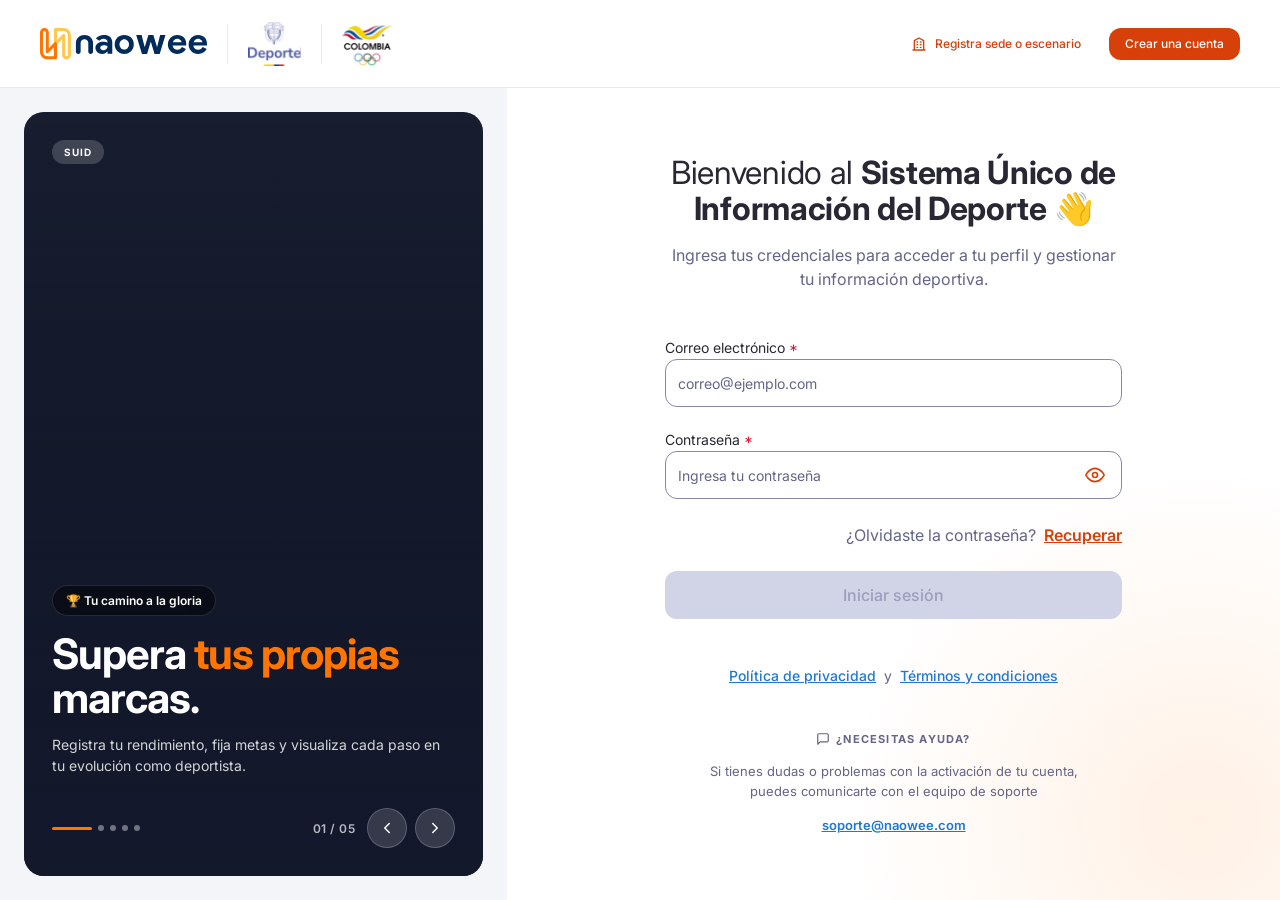
==== escenario-01-login.html @ 037224c5 "fix(revisor): menú contextual lógica por estado + profile switcher unificado + login carousel Dashbo" ====
<!DOCTYPE html>
<html lang="es">
<head>
<meta charset="UTF-8"/>
<meta name="viewport" content="width=device-width,initial-scale=1.0"/>
<title>SUID – Iniciar sesión</title>
<link href="https://fonts.googleapis.com/css2?family=Inter:wght@400;500;600;700;800&display=swap" rel="stylesheet"/>
<link rel="stylesheet" href="shared/design-system.css"/>
<style>
*{box-sizing:border-box;margin:0;padding:0}
body{
  font-family:var(--naowee-font-family,'Inter',sans-serif);
  background:var(--naowee-color-background-default,#fff);
  color:var(--naowee-color-text-primary,#282834);
  -webkit-font-smoothing:antialiased;
}

/* ═══ SHELL ═══ */
.auth-shell{min-height:100vh;display:flex;flex-direction:column;background:#fff;position:relative;overflow:hidden}
.auth-shell::before{
  content:'';position:absolute;right:-280px;bottom:-280px;width:720px;height:720px;
  background:radial-gradient(circle,rgba(255,117,0,.10) 0%,rgba(255,117,0,0) 70%);
  pointer-events:none;z-index:0;
}

/* ═══ HEADER ═══ */
.auth-header{
  height:88px;padding:0 40px;display:flex;align-items:center;justify-content:space-between;
  border-bottom:1px solid var(--naowee-color-border-default,#e7e9f3);
  background:#fff;position:relative;z-index:10;flex-shrink:0;
}
.auth-header__logos{display:flex;align-items:center;gap:20px}
.logo-naowee{height:32px;width:auto;display:block}
.logo-sep{width:1px;height:40px;background:var(--naowee-color-border-default,#e7e9f3)}
.logo-ministerio{height:44px;width:auto;display:block}
.logo-colombia{height:44px;width:auto;display:block}
.auth-header__actions{display:flex;align-items:center;gap:12px}

/* ═══ MAIN ═══ */
.auth-main{
  flex:1;display:grid;grid-template-columns:507px minmax(0,1fr);
  gap:0;min-height:0;position:relative;z-index:1;
}

/* ═══ CAROUSEL WRAPPER (left) ═══ */
.auth-carousel-wrap{
  background:var(--naowee-color-background-secondary,#e7e9f3);
  padding:24px;display:flex;align-items:stretch;justify-content:center;
  min-height:0;
}
.auth-carousel{
  position:relative;border-radius:20px;overflow:hidden;
  width:100%;max-width:459px;
  background:#1a1f2e;
}
.carousel-track{position:relative;width:100%;height:100%;min-height:680px}
.carousel-slide{
  position:absolute;inset:0;display:flex;flex-direction:column;justify-content:space-between;
  padding:28px 28px 100px 28px;opacity:0;transition:opacity .6s ease;
  color:#fff;
}
.carousel-slide.active{opacity:1;z-index:2}
.carousel-slide::before{display:none}
.carousel-slide::after{
  content:'';position:absolute;inset:0;
  background:linear-gradient(180deg,rgba(20,25,45,.15) 0%,rgba(20,25,45,.5) 45%,rgba(20,25,45,.94) 100%);
  pointer-events:none;
}

/* Slide backgrounds (gradient per sport theme) */
.carousel-slide[data-slide="1"]{background:linear-gradient(to bottom,rgba(20,30,50,.3),rgba(10,15,30,.85)),url('https://images.unsplash.com/photo-1461896836934-bd45ba8a0bca?w=800&h=1000&fit=crop') center/cover}
.carousel-slide[data-slide="2"]{background:linear-gradient(to bottom,rgba(15,40,25,.3),rgba(5,20,10,.85)),url('https://images.unsplash.com/photo-1579952363873-27f3bade9f55?w=800&h=1000&fit=crop') center/cover}
.carousel-slide[data-slide="3"]{background:linear-gradient(to bottom,rgba(10,50,70,.3),rgba(5,25,40,.85)),url('https://images.unsplash.com/photo-1554068865-24cecd4e34b8?w=800&h=1000&fit=crop') center/cover}
.carousel-slide[data-slide="4"]{background:linear-gradient(to bottom,rgba(60,40,10,.3),rgba(30,20,5,.85)),url('https://images.unsplash.com/photo-1517649763962-0c623066013b?w=800&h=1000&fit=crop') center/cover}
.carousel-slide[data-slide="5"]{background:linear-gradient(to bottom,rgba(15,35,60,.3),rgba(5,15,30,.85)),url('https://images.unsplash.com/photo-1552674605-db6ffd4facb5?w=800&h=1000&fit=crop') center/cover}

.slide-top{position:relative;z-index:3;display:flex}
.slide-badge{
  display:inline-flex;align-items:center;padding:6px 12px;border-radius:999px;
  background:rgba(255,255,255,.18);backdrop-filter:blur(10px);
  font-size:10px;font-weight:700;color:#fff;letter-spacing:1px;
}
.slide-bottom{position:relative;z-index:3;max-width:100%}
.slide-tag{
  display:inline-flex;align-items:center;gap:6px;padding:7px 13px;border-radius:999px;
  background:rgba(0,0,0,.45);backdrop-filter:blur(10px);
  font-size:12px;font-weight:600;color:#fff;margin-bottom:16px;
  border:1px solid rgba(255,255,255,.12);
}
.slide-title{
  font-size:42px;font-weight:700;line-height:1.05;letter-spacing:-1px;
  margin-bottom:14px;color:#fff;
}
.slide-title em{font-style:normal;color:#FF7500;display:inline;font-weight:700}
.slide-desc{
  font-size:14px;font-weight:400;line-height:1.5;color:rgba(255,255,255,.82);
}

/* Controls */
.carousel-controls{
  position:absolute;left:28px;right:28px;bottom:28px;z-index:5;
  display:flex;align-items:center;justify-content:space-between;
}
/* Progress bar */
.carousel-progress{
  width:100%;height:2px;background:rgba(255,255,255,.15);
  border-radius:2px;overflow:hidden;margin-bottom:16px;
}
.carousel-progress__bar{
  height:100%;width:0%;background:#FF7500;
  border-radius:2px;
  transition:width .1s linear;
}
.carousel-indicators{display:flex;align-items:center;gap:6px;flex:1}
.carousel-dot{
  width:6px;height:6px;border-radius:50%;background:rgba(255,255,255,.4);
  cursor:pointer;transition:all .3s ease;border:none;padding:0;
}
.carousel-dot.active{width:40px;height:3px;border-radius:2px;background:#FF7500}
.carousel-counter{
  font-size:12px;font-weight:600;color:rgba(255,255,255,.7);
  letter-spacing:.5px;margin-right:12px;
}
.carousel-nav{display:flex;gap:8px}
.carousel-arrow{
  width:40px;height:40px;border-radius:50%;
  background:rgba(255,255,255,.15);backdrop-filter:blur(10px);
  border:1px solid rgba(255,255,255,.2);cursor:pointer;
  display:flex;align-items:center;justify-content:center;color:#fff;
  transition:all .2s ease;
}
.carousel-arrow:hover{background:rgba(255,255,255,.25);transform:scale(1.05)}
.carousel-arrow svg{width:18px;height:18px}

/* ═══ FORM PANEL (right) ═══ */
.auth-form-panel{
  display:flex;align-items:center;justify-content:center;padding:40px 24px;min-height:0;overflow-y:auto;
}
.auth-form{width:100%;max-width:457px;display:flex;flex-direction:column;gap:48px}
.auth-form__header{text-align:center;display:flex;flex-direction:column;gap:16px}
.auth-form__title{
  font-size:32px;font-weight:400;line-height:36px;color:var(--naowee-color-text-primary,#282834);
  letter-spacing:-.3px;
}
.auth-form__title strong{font-weight:700}
.auth-form__subtitle{
  font-size:16px;font-weight:400;line-height:24px;color:var(--naowee-color-text-secondary,#646587);
  margin:0;
}
.auth-form__group{display:flex;flex-direction:column;gap:32px}
.auth-form__fields{display:flex;flex-direction:column;gap:24px}
.auth-form__forgot{text-align:right;font-size:16px;line-height:24px;color:var(--naowee-color-text-secondary,#646587)}
.auth-form__forgot a{color:var(--naowee-color-text-accent,#d74009);font-weight:600;text-decoration:underline;margin-left:4px}
.auth-form__legal{
  text-align:center;font-size:14px;color:var(--naowee-color-text-secondary,#646587);
  display:flex;align-items:center;justify-content:center;gap:8px;
}
.auth-form__legal a{color:#1f78d1;text-decoration:underline;font-weight:500}
.auth-form__legal a:hover{color:#0d5ba8}

.auth-help{text-align:center;display:flex;flex-direction:column;gap:16px}
.auth-help__title{
  display:inline-flex;align-items:center;justify-content:center;gap:6px;
  font-size:11px;font-weight:700;letter-spacing:1.2px;
  color:var(--naowee-color-text-secondary,#646587);
}
.auth-help__text{
  font-size:13px;line-height:1.5;color:var(--naowee-color-text-secondary,#646587);
  max-width:380px;margin:0 auto;
}
.auth-help__link{
  color:#1f78d1;text-decoration:underline;font-weight:600;font-size:13px;
}

/* Override naowee-textfield to ensure consistency */
.auth-form .naowee-textfield{width:100%}

/* Eye button for password */
.pw-toggle{
  background:none;border:none;cursor:pointer;padding:4px;display:flex;align-items:center;
  color:var(--naowee-color-text-accent,#d74009);
}
.pw-toggle:hover{opacity:.8}

/* ═══ DEMO MODE PICKER (modal tras login) ═══ */
.demo-overlay{
  position:fixed;inset:0;z-index:1500;
  background:rgba(40,40,52,.6);
  backdrop-filter:blur(3px);
  display:none;align-items:center;justify-content:center;
  padding:24px;
  animation:demoFade .25s ease;
}
.demo-overlay.open{display:flex}
@keyframes demoFade{from{opacity:0}to{opacity:1}}

.demo-modal{
  width:520px;max-width:100%;
  background:#fff;border-radius:20px;
  padding:32px;
  box-shadow:0 24px 48px rgba(0,0,0,.2);
  animation:demoScale .35s cubic-bezier(.175,.885,.32,1.275);
  display:flex;flex-direction:column;gap:20px;
}
@keyframes demoScale{
  from{opacity:0;transform:scale(.9) translateY(20px)}
  to{opacity:1;transform:scale(1) translateY(0)}
}

.demo-modal__header{
  display:flex;flex-direction:column;gap:6px;
}
.demo-modal__badge{
  display:inline-flex;align-items:center;gap:6px;
  align-self:flex-start;
  padding:4px 10px;border-radius:9999px;
  background:#fff3e6;color:#d74009;
  font-size:11px;font-weight:700;letter-spacing:.5px;
  text-transform:uppercase;
  margin-bottom:4px;
}
.demo-modal__title{
  font-size:22px;font-weight:700;line-height:28px;
  color:var(--naowee-color-text-primary,#282834);
  margin:0;
}
.demo-modal__subtitle{
  font-size:14px;line-height:20px;
  color:var(--naowee-color-text-secondary,#646587);
  margin:0;
}

.demo-modal__options{
  display:flex;flex-direction:column;gap:12px;
  margin-top:4px;
}
.demo-option{
  display:flex;align-items:center;gap:14px;
  padding:16px;
  background:#fff;
  border:1.5px solid var(--naowee-color-gray-200,#e7e9f3);
  border-radius:12px;
  cursor:pointer;text-align:left;
  transition:border-color .15s,background .15s,transform .1s;
  font-family:'Inter',sans-serif;
}
.demo-option:hover{
  border-color:#d74009;
  background:#fffbf8;
}
.demo-option:active{transform:scale(.99)}
.demo-option__icon{
  flex-shrink:0;width:40px;height:40px;border-radius:10px;
  background:#fff3e6;color:#d74009;
  display:flex;align-items:center;justify-content:center;
}
.demo-option__icon svg{width:22px;height:22px}
.demo-option__body{flex:1;display:flex;flex-direction:column;gap:2px;min-width:0}
.demo-option__title{
  font-size:14px;font-weight:700;line-height:18px;
  color:var(--naowee-color-text-primary,#282834);
}
.demo-option__desc{
  font-size:12px;font-weight:400;line-height:16px;
  color:var(--naowee-color-text-secondary,#646587);
}
.demo-option__arrow{
  flex-shrink:0;width:20px;height:20px;
  color:var(--naowee-color-text-secondary,#646587);
  transition:transform .2s,color .15s;
}
.demo-option:hover .demo-option__arrow{
  transform:translateX(4px);
  color:#d74009;
}

/* Responsive */
@media(max-width:1024px){
  .auth-main{grid-template-columns:1fr}
  .auth-carousel-wrap{display:none}
  .auth-form-panel{padding:24px}
}
@media(max-width:640px){
  .auth-header{padding:0 20px;height:72px}
  .auth-header__logos{gap:12px}
  .auth-header__logos .logo-sep,
  .logo-ministerio,.logo-colombia{display:none}
  .auth-header__actions .naowee-btn{padding:0 12px;font-size:12px}
  .auth-form__title{font-size:22px}
}
</style>
</head>
<body>

<div class="auth-shell">

  <!-- ═══ HEADER ═══ -->
  <header class="auth-header">
    <div class="auth-header__logos">
      <img src="shared/logos/naowee.svg" alt="Naowee" class="logo-naowee"/>
      <div class="logo-sep"></div>
      <img src="shared/logos/ministerio.svg" alt="Ministerio del Deporte Colombia" class="logo-ministerio"/>
      <div class="logo-sep"></div>
      <img src="shared/logos/colombia.svg" alt="Comité Olímpico Colombiano" class="logo-colombia"/>
    </div>

    <div class="auth-header__actions">
      <button class="naowee-btn naowee-btn--mute naowee-btn--small" onclick="window.location.href='escenario-03-registrar-escenario.html'">
        <svg viewBox="0 0 24 24" fill="none" stroke="currentColor" stroke-width="2" stroke-linecap="round" stroke-linejoin="round"><path d="M3 21h18M5 21V7l7-4 7 4v14M9 9h1M9 13h1M9 17h1M14 9h1M14 13h1M14 17h1"/></svg>
        Registra sede o escenario
      </button>
      <button class="naowee-btn naowee-btn--loud naowee-btn--small" onclick="alert('Crear cuenta — Próximamente')">
        Crear una cuenta
      </button>
    </div>
  </header>

  <!-- ═══ MAIN ═══ -->
  <main class="auth-main">

    <!-- Carousel wrapper (light gray background + padding) -->
    <div class="auth-carousel-wrap">
    <aside class="auth-carousel">
      <div class="carousel-track">

        <div class="carousel-slide active" data-slide="1" data-emoji="🏆">
          <div class="slide-top">
            <span class="slide-badge">SUID</span>
          </div>
          <div class="slide-bottom">
            <span class="slide-tag">🏆 Tu camino a la gloria</span>
            <h2 class="slide-title">Supera <em>tus propias</em> marcas.</h2>
            <p class="slide-desc">Registra tu rendimiento, fija metas y visualiza cada paso en tu evolución como deportista.</p>
          </div>
        </div>

        <div class="carousel-slide" data-slide="2" data-emoji="⚽">
          <div class="slide-top">
            <span class="slide-badge">SUID</span>
          </div>
          <div class="slide-bottom">
            <span class="slide-tag">⚽ Fútbol y pasión</span>
            <h2 class="slide-title">El partido lo gana <em>quien se prepara.</em></h2>
            <p class="slide-desc">Lleva un historial completo de tus partidos, posiciones y rendimiento en cada temporada.</p>
          </div>
        </div>

        <div class="carousel-slide" data-slide="3" data-emoji="🎾">
          <div class="slide-top">
            <span class="slide-badge">SUID</span>
          </div>
          <div class="slide-bottom">
            <span class="slide-tag">🎾 Métricas avanzadas</span>
            <h2 class="slide-title">Tus datos, <em>tu mayor</em> ventaja.</h2>
            <p class="slide-desc">Analiza estadísticas de entrenamiento, detecta áreas de mejora y toma decisiones con información real.</p>
          </div>
        </div>

        <div class="carousel-slide" data-slide="4" data-emoji="🏅">
          <div class="slide-top">
            <span class="slide-badge">SUID</span>
          </div>
          <div class="slide-bottom">
            <span class="slide-tag">👌 Reconocimientos</span>
            <h2 class="slide-title">Cada medalla <em>cuenta</em> una historia.</h2>
            <p class="slide-desc">Acumula logros, exhibe tus reconocimientos y deja que tu trayectoria hable por ti.</p>
          </div>
        </div>

        <div class="carousel-slide" data-slide="5" data-emoji="🇨🇴">
          <div class="slide-top">
            <span class="slide-badge">SUID</span>
          </div>
          <div class="slide-bottom">
            <span class="slide-tag">🇨🇴 Comunidad SUID</span>
            <h2 class="slide-title">El deporte <em>colombiano</em> te necesita.</h2>
            <p class="slide-desc">Miles de deportistas, clubes y ligas ya forman parte del Sistema Único de Información del Deporte.</p>
          </div>
        </div>

      </div>

      <!-- Progress bar (auto-advance timer) -->
      <div class="carousel-progress">
        <div class="carousel-progress__bar" id="carouselProgress"></div>
      </div>

      <div class="carousel-controls">
        <div class="carousel-indicators" id="carouselDots">
          <button class="carousel-dot active" data-go="1" aria-label="Ir al slide 1"></button>
          <button class="carousel-dot" data-go="2" aria-label="Ir al slide 2"></button>
          <button class="carousel-dot" data-go="3" aria-label="Ir al slide 3"></button>
          <button class="carousel-dot" data-go="4" aria-label="Ir al slide 4"></button>
          <button class="carousel-dot" data-go="5" aria-label="Ir al slide 5"></button>
        </div>
        <span class="carousel-counter" id="carouselCounter">01 / 05</span>
        <div class="carousel-nav">
          <button class="carousel-arrow" id="prevBtn" aria-label="Slide anterior">
            <svg viewBox="0 0 24 24" fill="none" stroke="currentColor" stroke-width="2" stroke-linecap="round" stroke-linejoin="round"><path d="M15 18l-6-6 6-6"/></svg>
          </button>
          <button class="carousel-arrow" id="nextBtn" aria-label="Siguiente slide">
            <svg viewBox="0 0 24 24" fill="none" stroke="currentColor" stroke-width="2" stroke-linecap="round" stroke-linejoin="round"><path d="M9 18l6-6-6-6"/></svg>
          </button>
        </div>
      </div>
    </aside>
    </div>

    <!-- Form panel -->
    <section class="auth-form-panel">
      <div class="auth-form">

        <div class="auth-form__header">
          <h1 class="auth-form__title">Bienvenido al <strong>Sistema Único de Información del Deporte&nbsp;👋</strong></h1>
          <p class="auth-form__subtitle">Ingresa tus credenciales para acceder a tu perfil y gestionar tu información deportiva.</p>
        </div>

        <div class="auth-form__group">
        <form class="auth-form__fields" id="loginForm" novalidate>

          <!-- Email field -->
          <div class="naowee-textfield" id="emailField">
            <label class="naowee-textfield__label naowee-textfield__label--required" for="email">Correo electrónico</label>
            <div class="naowee-textfield__input-wrap">
              <input
                type="email"
                id="email"
                class="naowee-textfield__input"
                placeholder="correo@ejemplo.com"
                autocomplete="email"
                required
              />
            </div>
          </div>

          <!-- Password field -->
          <div class="naowee-textfield" id="passwordField">
            <label class="naowee-textfield__label naowee-textfield__label--required" for="password">Contraseña</label>
            <div class="naowee-textfield__input-wrap">
              <input
                type="password"
                id="password"
                class="naowee-textfield__input"
                placeholder="Ingresa tu contraseña"
                autocomplete="current-password"
                required
              />
              <button type="button" class="naowee-textfield__suffix pw-toggle" id="pwToggle" aria-label="Mostrar u ocultar contraseña">
                <svg id="eyeIcon" viewBox="0 0 24 24" fill="none" stroke="currentColor" stroke-width="2" stroke-linecap="round" stroke-linejoin="round">
                  <path d="M1 12s4-8 11-8 11 8 11 8-4 8-11 8S1 12 1 12z"/><circle cx="12" cy="12" r="3"/>
                </svg>
              </button>
            </div>
          </div>

          <!-- Forgot link -->
          <div class="auth-form__forgot">
            ¿Olvidaste la contraseña? <a href="escenario-02-recuperar-password.html">Recuperar</a>
          </div>

          <!-- Submit -->
          <button type="submit" class="naowee-btn naowee-btn--loud naowee-btn--large naowee-btn--full" id="submitBtn" disabled>
            Iniciar sesión
          </button>

        </form>
        </div>

        <!-- Legal links (major section) -->
        <div class="auth-form__legal">
          <a href="#">Política de privacidad</a> <span>y</span> <a href="#">Términos y condiciones</a>
        </div>

        <div class="auth-help">
          <div class="auth-help__title">
            <svg width="14" height="14" viewBox="0 0 24 24" fill="none" stroke="currentColor" stroke-width="2" stroke-linecap="round" stroke-linejoin="round"><path d="M21 15a2 2 0 0 1-2 2H7l-4 4V5a2 2 0 0 1 2-2h14a2 2 0 0 1 2 2z"/></svg>
            ¿NECESITAS AYUDA?
          </div>
          <p class="auth-help__text">Si tienes dudas o problemas con la activación de tu cuenta, puedes comunicarte con el equipo de soporte</p>
          <a href="mailto:soporte@naowee.com" class="auth-help__link">soporte@naowee.com</a>
        </div>

      </div>
    </section>

  </main>
</div>

<!-- ═══ DEMO MODE PICKER MODAL ═══ -->
<div class="demo-overlay" id="demoOverlay" role="dialog" aria-labelledby="demoTitle" aria-modal="true">
  <div class="demo-modal">
    <div class="demo-modal__header">
      <span class="demo-modal__badge">🎬 Showcase</span>
      <h2 class="demo-modal__title" id="demoTitle">Elige el estado del dashboard</h2>
      <p class="demo-modal__subtitle">Para la demo, selecciona con qué datos quieres entrar. En producción, tu usuario real verá sus propios registros.</p>
    </div>

    <div class="demo-modal__options">

      <button type="button" class="demo-option" data-mode="empty">
        <div class="demo-option__icon">
          <svg viewBox="0 0 24 24" fill="none" stroke="currentColor" stroke-width="2" stroke-linecap="round" stroke-linejoin="round"><rect x="3" y="5" width="18" height="14" rx="2"/><path d="M3 7l9 6 9-6"/></svg>
        </div>
        <div class="demo-option__body">
          <span class="demo-option__title">Sin registros existentes</span>
          <span class="demo-option__desc">Ver el empty state con el CTA "Registrar el primer escenario".</span>
        </div>
        <svg class="demo-option__arrow" viewBox="0 0 24 24" fill="none" stroke="currentColor" stroke-width="2" stroke-linecap="round" stroke-linejoin="round"><line x1="5" y1="12" x2="19" y2="12"/><polyline points="12 5 19 12 12 19"/></svg>
      </button>

      <button type="button" class="demo-option" data-mode="single">
        <div class="demo-option__icon">
          <svg viewBox="0 0 24 24" fill="none" stroke="currentColor" stroke-width="2" stroke-linecap="round" stroke-linejoin="round"><path d="M14 2H6a2 2 0 0 0-2 2v16a2 2 0 0 0 2 2h12a2 2 0 0 0 2-2V8z"/><polyline points="14 2 14 8 20 8"/><line x1="9" y1="14" x2="15" y2="14"/></svg>
        </div>
        <div class="demo-option__body">
          <span class="demo-option__title">Con 1 registro existente</span>
          <span class="demo-option__desc">Un escenario en Borrador + toast "Datos guardados correctamente".</span>
        </div>
        <svg class="demo-option__arrow" viewBox="0 0 24 24" fill="none" stroke="currentColor" stroke-width="2" stroke-linecap="round" stroke-linejoin="round"><line x1="5" y1="12" x2="19" y2="12"/><polyline points="12 5 19 12 12 19"/></svg>
      </button>

      <button type="button" class="demo-option" data-mode="multiple">
        <div class="demo-option__icon">
          <svg viewBox="0 0 24 24" fill="none" stroke="currentColor" stroke-width="2" stroke-linecap="round" stroke-linejoin="round"><line x1="8" y1="6" x2="21" y2="6"/><line x1="8" y1="12" x2="21" y2="12"/><line x1="8" y1="18" x2="21" y2="18"/><line x1="3" y1="6" x2="3.01" y2="6"/><line x1="3" y1="12" x2="3.01" y2="12"/><line x1="3" y1="18" x2="3.01" y2="18"/></svg>
        </div>
        <div class="demo-option__body">
          <span class="demo-option__title">Con varios registros</span>
          <span class="demo-option__desc">4 escenarios con estados distintos: Borrador, En revisión, Activo, Rechazado.</span>
        </div>
        <svg class="demo-option__arrow" viewBox="0 0 24 24" fill="none" stroke="currentColor" stroke-width="2" stroke-linecap="round" stroke-linejoin="round"><line x1="5" y1="12" x2="19" y2="12"/><polyline points="12 5 19 12 12 19"/></svg>
      </button>

    </div>
  </div>
</div>

<script>
/* ═══ CAROUSEL ═══ */
(function(){
  const slides = document.querySelectorAll('.carousel-slide');
  const dots = document.querySelectorAll('.carousel-dot');
  const counter = document.getElementById('carouselCounter');
  const progressBar = document.getElementById('carouselProgress');
  const prev = document.getElementById('prevBtn');
  const next = document.getElementById('nextBtn');
  let current = 0;
  const total = slides.length;
  const DURATION = 6000; // ms per slide
  let autoplayId, progressId, progressStart;

  function go(i){
    current = (i + total) % total;
    slides.forEach((s,idx)=>s.classList.toggle('active', idx===current));
    dots.forEach((d,idx)=>d.classList.toggle('active', idx===current));
    counter.textContent = String(current+1).padStart(2,'0') + ' / ' + String(total).padStart(2,'0');
  }

  function startProgress(){
    cancelAnimationFrame(progressId);
    progressStart = performance.now();
    progressBar.style.width = '0%';
    function tick(now){
      const elapsed = now - progressStart;
      const pct = Math.min(100, (elapsed / DURATION) * 100);
      progressBar.style.width = pct + '%';
      if(pct >= 100){
        go(current + 1);
        startProgress();
        return;
      }
      progressId = requestAnimationFrame(tick);
    }
    progressId = requestAnimationFrame(tick);
  }

  function resetAutoplay(){
    startProgress();
  }

  prev.addEventListener('click', ()=>{go(current-1); resetAutoplay();});
  next.addEventListener('click', ()=>{go(current+1); resetAutoplay();});
  dots.forEach(d=>d.addEventListener('click', e=>{
    go(parseInt(e.currentTarget.dataset.go)-1);
    resetAutoplay();
  }));

  resetAutoplay();
})();

/* ═══ PASSWORD TOGGLE ═══ */
(function(){
  const btn = document.getElementById('pwToggle');
  const input = document.getElementById('password');
  const icon = document.getElementById('eyeIcon');
  btn.addEventListener('click', ()=>{
    const isPw = input.type === 'password';
    input.type = isPw ? 'text' : 'password';
    icon.innerHTML = isPw
      ? '<path d="M17.94 17.94A10.07 10.07 0 0 1 12 20c-7 0-11-8-11-8a18.45 18.45 0 0 1 5.06-5.94M9.9 4.24A9.12 9.12 0 0 1 12 4c7 0 11 8 11 8a18.5 18.5 0 0 1-2.16 3.19m-6.72-1.07a3 3 0 1 1-4.24-4.24"/><line x1="1" y1="1" x2="23" y2="23"/>'
      : '<path d="M1 12s4-8 11-8 11 8 11 8-4 8-11 8S1 12 1 12z"/><circle cx="12" cy="12" r="3"/>';
  });
})();

/* ═══ FORM VALIDATION ═══ */
(function(){
  const form = document.getElementById('loginForm');
  const email = document.getElementById('email');
  const password = document.getElementById('password');
  const submit = document.getElementById('submitBtn');
  const emailField = document.getElementById('emailField');
  const passwordField = document.getElementById('passwordField');

  const emailRegex = /^[^\s@]+@[^\s@]+\.[^\s@]+$/;

  function validate(){
    const emailOk = emailRegex.test(email.value.trim());
    const pwOk = password.value.length >= 6;
    submit.disabled = !(emailOk && pwOk);

    // Live error states
    if(email.value && !emailOk) emailField.classList.add('naowee-textfield--error');
    else emailField.classList.remove('naowee-textfield--error');

    if(password.value && !pwOk) passwordField.classList.add('naowee-textfield--error');
    else passwordField.classList.remove('naowee-textfield--error');
  }

  email.addEventListener('input', validate);
  password.addEventListener('input', validate);

  form.addEventListener('submit', e=>{
    e.preventDefault();
    // Abrir selector de modo demo
    const overlay = document.getElementById('demoOverlay');
    overlay.classList.add('open');
    // Focus primera opción para accesibilidad
    setTimeout(() => overlay.querySelector('.demo-option')?.focus(), 100);
  });
})();

/* ═══ DEMO MODE PICKER ═══ */
(function(){
  const overlay = document.getElementById('demoOverlay');
  const options = overlay.querySelectorAll('.demo-option');

  options.forEach(opt => {
    opt.addEventListener('click', () => {
      const mode = opt.dataset.mode;
      // Limpiar drafts acumulados para empezar la demo desde cero
      try { sessionStorage.removeItem('regDrafts'); } catch(e){}
      // Pequeña animación de salida antes de navegar
      overlay.style.animation = 'demoFade .2s ease reverse';
      setTimeout(() => {
        window.location.href = 'escenario-08-dashboard.html?mode=' + mode;
      }, 180);
    });
  });

  // ESC cierra el modal
  document.addEventListener('keydown', e => {
    if(e.key === 'Escape' && overlay.classList.contains('open')){
      overlay.classList.remove('open');
    }
  });

  // Click fuera del modal cierra
  overlay.addEventListener('click', e => {
    if(e.target === overlay){
      overlay.classList.remove('open');
    }
  });
})();
</script>

</body>
</html>
---- shared/design-system.css ----
/* ═══════════════════════════════════════════════════════════════
   NAOWEE DESIGN SYSTEM — Foundations + Components
   Source of truth: Figma "01 - Main library [NT]"
   Collection: Naowee Theming · Core values: Color, Font, Dimensions
   ═══════════════════════════════════════════════════════════════ */

/* ── FOUNDATIONS: CORE COLORS ──────────────────────────────── */
/* Extracted from Figma Core values page (node 95785:8280)      */
:root {
  /* ── Blue ── */
  --naowee-color-blue-100: #E9F1FF;
  --naowee-color-blue-200: #DEE9FF;
  --naowee-color-blue-300: #C6D8FF;
  --naowee-color-blue-400: #A3BCFE;
  --naowee-color-blue-500: #7A95FF;
  --naowee-color-blue-600: #5C70FA;
  --naowee-color-blue-700: #434CE4;
  --naowee-color-blue-800: #353AC5;
  --naowee-color-blue-900: #002B5B;

  /* ── Dark Blue ── */
  --naowee-color-dark-blue-100: #1E1F34;
  --naowee-color-dark-blue-200: #202546;
  --naowee-color-dark-blue-300: #273268;
  --naowee-color-dark-blue-400: #304291;
  --naowee-color-dark-blue-500: #435DCB;
  --naowee-color-dark-blue-600: #4F6DE8;
  --naowee-color-dark-blue-700: #6382FD;
  --naowee-color-dark-blue-800: #7D99FC;
  --naowee-color-dark-blue-900: #94AEFF;

  /* ── Green ── */
  --naowee-color-green-100: #DEFADE;
  --naowee-color-green-200: #BDF5BE;
  --naowee-color-green-300: #8BEA8D;
  --naowee-color-green-400: #50D853;
  --naowee-color-green-500: #28BF2D;
  --naowee-color-green-600: #14A919;
  --naowee-color-green-700: #1F8923;
  --naowee-color-green-800: #17641A;

  /* ── Dark Green ── */
  --naowee-color-dark-green-100: #17211B;
  --naowee-color-dark-green-200: #1D2F1F;
  --naowee-color-dark-green-300: #2D532F;
  --naowee-color-dark-green-400: #3C7C3F;
  --naowee-color-dark-green-500: #469B49;
  --naowee-color-dark-green-600: #5ABA5D;
  --naowee-color-dark-green-700: #6CD56E;
  --naowee-color-dark-green-800: #85E587;
  --naowee-color-dark-green-900: #A0EEA2;

  /* ── Orange (Brand primary) ── */
  --naowee-color-orange-100: #FFEDC7;
  --naowee-color-orange-200: #FFDAA3;
  --naowee-color-orange-300: #FFBF75;
  --naowee-color-orange-400: #FF9D47;
  --naowee-color-orange-500: #FF7B24;
  --naowee-color-orange-600: #F05705;
  --naowee-color-orange-700: #D74009;
  --naowee-color-orange-800: #B83100;
  --naowee-color-orange-900: #942700;

  /* ── Dark Orange ── */
  --naowee-color-dark-orange-100: #281A15;
  --naowee-color-dark-orange-200: #452717;
  --naowee-color-dark-orange-300: #6F3E20;
  --naowee-color-dark-orange-400: #98572F;
  --naowee-color-dark-orange-500: #C8743C;
  --naowee-color-dark-orange-600: #F29050;
  --naowee-color-dark-orange-700: #FFA366;
  --naowee-color-dark-orange-800: #FFB780;
  --naowee-color-dark-orange-900: #FFC894;

  /* ── Red ── */
  --naowee-color-red-100: #FFE5E9;
  --naowee-color-red-200: #FECDD4;
  --naowee-color-red-300: #FCABB6;
  --naowee-color-red-400: #FE8091;
  --naowee-color-red-500: #FB5067;
  --naowee-color-red-600: #ED314A;
  --naowee-color-red-700: #DA1630;
  --naowee-color-red-800: #C4031D;
  --naowee-color-red-900: #9E0015;

  /* ── Dark Red ── */
  --naowee-color-dark-red-100: #2B171D;
  --naowee-color-dark-red-200: #3D1A22;
  --naowee-color-dark-red-300: #672834;
  --naowee-color-dark-red-400: #9D3F4E;
  --naowee-color-dark-red-500: #C15767;
  --naowee-color-dark-red-600: #EC7486;
  --naowee-color-dark-red-700: #FE94A3;
  --naowee-color-dark-red-800: #FFA8B4;
  --naowee-color-dark-red-900: #FFB8C1;

  /* ── Yellow ── */
  --naowee-color-yellow-100: #FFFBD9;
  --naowee-color-yellow-200: #FFF7B9;
  --naowee-color-yellow-300: #FFF394;
  --naowee-color-yellow-400: #FFEE67;
  --naowee-color-yellow-500: #FFE600;
  --naowee-color-yellow-600: #FDDD00;
  --naowee-color-yellow-700: #FBD100;
  --naowee-color-yellow-800: #F9C200;
  --naowee-color-yellow-900: #F5B800;

  /* ── Dark Yellow ── */
  --naowee-color-dark-yellow-100: #292419;
  --naowee-color-dark-yellow-200: #3D341A;
  --naowee-color-dark-yellow-300: #4E401D;
  --naowee-color-dark-yellow-400: #7A662A;
  --naowee-color-dark-yellow-500: #A38E38;
  --naowee-color-dark-yellow-600: #DDC44B;
  --naowee-color-dark-yellow-700: #FAE76B;
  --naowee-color-dark-yellow-800: #FCEE92;
  --naowee-color-dark-yellow-900: #FFF5A8;

  /* ── Gray ── */
  --naowee-color-gray-100: #F4F5F9;
  --naowee-color-gray-200: #E7E9F3;
  --naowee-color-gray-300: #D0D4E6;
  --naowee-color-gray-400: #B5B9D4;
  --naowee-color-gray-500: #9C9EBF;
  --naowee-color-gray-600: #8788AB;
  --naowee-color-gray-700: #646587;
  --naowee-color-gray-800: #434565;
  --naowee-color-gray-900: #282834;

  /* ── Dark Gray ── */
  --naowee-color-dark-gray-50: #09090C;
  --naowee-color-dark-gray-100: #181820;
  --naowee-color-dark-gray-200: #1E1E29;
  --naowee-color-dark-gray-300: #20202C;
  --naowee-color-dark-gray-400: #292938;
  --naowee-color-dark-gray-500: #45455E;
  --naowee-color-dark-gray-600: #6D6D8D;
  --naowee-color-dark-gray-700: #A3A3BD;
  --naowee-color-dark-gray-800: #C8C8DA;
  --naowee-color-dark-gray-900: #DEDFED;

  /* ── Accent colors ── */
  --naowee-color-turquoise-100: #DBFBFF;
  --naowee-color-turquoise-200: #007B89;
  --naowee-color-turquoise-300: #22575D;
  --naowee-color-violet-100: #F9EBFF;
  --naowee-color-violet-200: #9D30D4;
  --naowee-color-violet-300: #6D3082;

  /* ── White Alpha ── */
  --naowee-color-white-alpha-10: rgba(255,255,255,.1);
  --naowee-color-white-alpha-20: rgba(255,255,255,.2);
  --naowee-color-white-alpha-30: rgba(255,255,255,.3);
  --naowee-color-white-alpha-40: rgba(255,255,255,.4);
  --naowee-color-white-alpha-50: rgba(255,255,255,.5);
  --naowee-color-white-alpha-60: rgba(255,255,255,.6);
  --naowee-color-white-alpha-70: rgba(255,255,255,.7);
  --naowee-color-white-alpha-80: rgba(255,255,255,.8);
  --naowee-color-white-alpha-90: rgba(255,255,255,.9);
  --naowee-color-white-alpha-100: #FFFFFF;

  /* ── Black Alpha ── */
  --naowee-color-black-alpha-10: rgba(40,40,52,.1);
  --naowee-color-black-alpha-20: rgba(40,40,52,.2);
  --naowee-color-black-alpha-30: rgba(40,40,52,.3);
  --naowee-color-black-alpha-40: rgba(40,40,52,.4);
  --naowee-color-black-alpha-50: rgba(40,40,52,.5);
  --naowee-color-black-alpha-60: rgba(40,40,52,.6);
  --naowee-color-black-alpha-70: rgba(40,40,52,.7);
  --naowee-color-black-alpha-80: rgba(40,40,52,.8);
  --naowee-color-black-alpha-90: rgba(40,40,52,.9);
  --naowee-color-black-alpha-100: #282834;

  /* ── Transparent ── */
  --naowee-color-transparent: transparent;
}

/* ── FOUNDATIONS: SEMANTIC COLOR ALIASES ────────────────────── */
/* From Figma Semantic values page (node 95785:12729)           */
/* Naowee theme: accent = orange (not blue base from Andes)     */
:root {
  /* ── Brand ── */
  --naowee-color-brand-fill-loud: var(--naowee-color-orange-700);
  --naowee-color-brand-fill-quiet: var(--naowee-color-orange-100);
  --naowee-color-brand-text-loud: var(--naowee-color-orange-700);
  --naowee-color-brand-text-loud-on-fill: var(--naowee-color-white-alpha-100);
  --naowee-color-brand-icon-loud: var(--naowee-color-orange-700);
  --naowee-color-brand-icon-loud-on-fill: var(--naowee-color-white-alpha-100);
  --naowee-color-brand-gradient-start: var(--naowee-color-orange-500);
  --naowee-color-brand-gradient-end: var(--naowee-color-orange-700);

  /* ── Interactive fills — Loud (primary) ── */
  --naowee-color-interactive-fill-loud-idle: var(--naowee-color-orange-700);
  --naowee-color-interactive-fill-loud-hover: var(--naowee-color-orange-800);
  --naowee-color-interactive-fill-loud-active: var(--naowee-color-orange-900);
  --naowee-color-interactive-fill-loud-idle-on-fill: var(--naowee-color-white-alpha-100);
  --naowee-color-interactive-fill-loud-hover-on-fill: var(--naowee-color-white-alpha-90);
  --naowee-color-interactive-fill-loud-active-on-fill: var(--naowee-color-white-alpha-80);
  --naowee-color-interactive-fill-loud-disabled: var(--naowee-color-gray-300);

  /* ── Interactive fills — Quiet (secondary) ── */
  --naowee-color-interactive-fill-quiet-idle: var(--naowee-color-orange-100);
  --naowee-color-interactive-fill-quiet-hover: var(--naowee-color-orange-200);
  --naowee-color-interactive-fill-quiet-active: var(--naowee-color-orange-300);

  /* ── Interactive fills — Mute (ghost) ── */
  --naowee-color-interactive-fill-mute-idle: transparent;
  --naowee-color-interactive-fill-mute-hover: var(--naowee-color-orange-100);
  --naowee-color-interactive-fill-mute-active: var(--naowee-color-orange-200);
  --naowee-color-interactive-fill-mute-idle-on-fill: transparent;
  --naowee-color-interactive-fill-mute-hover-on-fill: var(--naowee-color-white-alpha-20);
  --naowee-color-interactive-fill-mute-active-on-fill: var(--naowee-color-white-alpha-30);

  /* ── Interactive borders ── */
  --naowee-color-interactive-border-idle: var(--naowee-color-gray-300);
  --naowee-color-interactive-border-hover: var(--naowee-color-gray-500);
  --naowee-color-interactive-border-active: var(--naowee-color-orange-700);

  /* ── Text ── */
  --naowee-color-text-primary: var(--naowee-color-gray-900);
  --naowee-color-text-secondary: var(--naowee-color-gray-700);
  --naowee-color-text-accent: var(--naowee-color-orange-700);
  --naowee-color-text-inverse: var(--naowee-color-white-alpha-100);
  --naowee-color-text-disabled: var(--naowee-color-gray-500);
  --naowee-color-text-disabled-on-fill: var(--naowee-color-black-alpha-30);
  --naowee-color-text-disabled-on-fill-inverse: var(--naowee-color-white-alpha-30);
  --naowee-color-text-link-idle: var(--naowee-color-orange-700);
  --naowee-color-text-link-hover: var(--naowee-color-orange-800);
  --naowee-color-text-link-active: var(--naowee-color-orange-900);
  --naowee-color-text-link-idle-inverse: var(--naowee-color-white-alpha-100);
  --naowee-color-text-link-idle-neutral: var(--naowee-color-gray-900);

  /* ── Icon ── */
  --naowee-color-icon-primary: var(--naowee-color-gray-900);
  --naowee-color-icon-secondary: var(--naowee-color-gray-700);
  --naowee-color-icon-accent: var(--naowee-color-orange-700);
  --naowee-color-icon-accent-loud-on-fill: var(--naowee-color-white-alpha-100);
  --naowee-color-icon-accent-quiet-on-fill: var(--naowee-color-orange-700);
  --naowee-color-icon-inverse: var(--naowee-color-white-alpha-100);
  --naowee-color-icon-disabled: var(--naowee-color-gray-500);
  --naowee-color-icon-disabled-on-fill: var(--naowee-color-black-alpha-30);
  --naowee-color-icon-disabled-on-fill-inverse: var(--naowee-color-white-alpha-30);

  /* ── Fill (surfaces) ── */
  --naowee-color-fill-primary: var(--naowee-color-white-alpha-100);
  --naowee-color-fill-primary-on-fill: var(--naowee-color-black-alpha-100);
  --naowee-color-fill-primary-on-fill-inverse: var(--naowee-color-white-alpha-100);
  --naowee-color-fill-secondary: var(--naowee-color-gray-300);
  --naowee-color-fill-secondary-on-fill: var(--naowee-color-black-alpha-30);
  --naowee-color-fill-secondary-on-fill-inverse: var(--naowee-color-white-alpha-50);
  --naowee-color-fill-inverse: var(--naowee-color-gray-900);
  --naowee-color-fill-disabled: var(--naowee-color-gray-300);
  --naowee-color-fill-disabled-on-fill: var(--naowee-color-black-alpha-20);
  --naowee-color-fill-accent-loud: var(--naowee-color-orange-700);
  --naowee-color-fill-accent-quiet: var(--naowee-color-orange-100);

  /* ── Background ── */
  --naowee-color-background-primary: var(--naowee-color-white-alpha-100);
  --naowee-color-background-secondary: var(--naowee-color-gray-100);
  --naowee-color-background-disabled: transparent;

  /* ── Border ── */
  --naowee-color-border-primary: var(--naowee-color-gray-300);
  --naowee-color-border-default: var(--naowee-color-gray-200);
  --naowee-color-border-dark: var(--naowee-color-gray-300);
  --naowee-color-border-accent: var(--naowee-color-orange-700);
  --naowee-color-border-inverse: var(--naowee-color-white-alpha-100);
  --naowee-color-border-disabled: var(--naowee-color-gray-400);

  /* ── Feedback — Positive (success) ── */
  --naowee-color-feedback-fill-positive-loud: var(--naowee-color-green-700);
  --naowee-color-feedback-fill-positive-quiet: var(--naowee-color-green-100);
  --naowee-color-feedback-border-positive-loud: var(--naowee-color-green-600);
  --naowee-color-feedback-text-positive-loud: var(--naowee-color-green-700);
  --naowee-color-feedback-text-positive-loud-on-fill: var(--naowee-color-white-alpha-100);
  --naowee-color-feedback-text-positive-quiet-on-fill: var(--naowee-color-green-800);
  --naowee-color-feedback-icon-positive-loud: var(--naowee-color-green-700);
  /* aliases */
  --naowee-color-feedback-success: var(--naowee-color-green-700);
  --naowee-color-feedback-success-bg: var(--naowee-color-green-100);
  --naowee-color-feedback-success-border: var(--naowee-color-green-200);

  /* ── Feedback — Caution (warning) ── */
  /* Naowee theme: caution = orange (from Figma #d74009), not yellow */
  --naowee-color-feedback-fill-caution-loud: var(--naowee-color-orange-700);
  --naowee-color-feedback-fill-caution-quiet: var(--naowee-color-orange-100);
  --naowee-color-feedback-border-caution-loud: var(--naowee-color-orange-600);
  --naowee-color-feedback-text-caution-loud: var(--naowee-color-orange-700);
  --naowee-color-feedback-text-caution-loud-on-fill: var(--naowee-color-white-alpha-100);
  --naowee-color-feedback-text-caution-quiet-on-fill: var(--naowee-color-orange-900);
  --naowee-color-feedback-icon-caution-loud: var(--naowee-color-orange-700);
  /* aliases */
  --naowee-color-feedback-warning: var(--naowee-color-orange-400);
  --naowee-color-feedback-warning-bg: var(--naowee-color-orange-100);
  --naowee-color-feedback-warning-border: var(--naowee-color-orange-300);

  /* ── Feedback — Negative (error) ── */
  --naowee-color-feedback-fill-negative-loud: var(--naowee-color-red-700);
  --naowee-color-feedback-fill-negative-quiet: var(--naowee-color-red-100);
  --naowee-color-feedback-border-negative-loud: var(--naowee-color-red-600);
  --naowee-color-feedback-text-negative-loud: var(--naowee-color-red-800);
  --naowee-color-feedback-text-negative-loud-on-fill: var(--naowee-color-white-alpha-100);
  --naowee-color-feedback-text-negative-quiet-on-fill: var(--naowee-color-red-800);
  --naowee-color-feedback-icon-negative-loud: var(--naowee-color-red-700);
  /* aliases */
  --naowee-color-feedback-error: var(--naowee-color-red-700);
  --naowee-color-feedback-error-bg: var(--naowee-color-red-100);
  --naowee-color-feedback-error-border: var(--naowee-color-red-200);

  /* ── Feedback — Informative ── */
  /* Note: Naowee theme uses #006aff / #cef4ff (from Figma), not core blue palette */
  --naowee-color-feedback-fill-informative-loud: #006aff;
  --naowee-color-feedback-fill-informative-quiet: #cef4ff;
  --naowee-color-feedback-border-informative-loud: var(--naowee-color-blue-200);
  --naowee-color-feedback-text-informative-loud: #006aff;
  --naowee-color-feedback-text-informative-loud-on-fill: var(--naowee-color-white-alpha-100);
  --naowee-color-feedback-text-informative-quiet-on-fill: var(--naowee-color-blue-900);
  --naowee-color-feedback-icon-informative-loud: #006aff;
  /* aliases */
  --naowee-color-feedback-info: #006aff;
  --naowee-color-feedback-info-bg: #cef4ff;
  --naowee-color-feedback-info-border: var(--naowee-color-blue-200);

  /* ── Feedback — Neutral ── */
  --naowee-color-feedback-fill-neutral-loud: var(--naowee-color-gray-700);
  --naowee-color-feedback-fill-neutral-quiet: var(--naowee-color-gray-100);

  /* ── Button split borders ── */
  --naowee-button-split-loud-color-border: var(--naowee-color-orange-900);
  --naowee-button-split-quiet-color-border: var(--naowee-color-orange-300);
}

/* ── FOUNDATIONS: DIMENSIONS ───────────────────────────────── */
/* From Figma Core values → Dimensions                          */
:root {
  --naowee-dimension-0: 0px;
  --naowee-dimension-1: 1px;
  --naowee-dimension-2: 2px;
  --naowee-dimension-3: 3px;
  --naowee-dimension-4: 4px;
  --naowee-dimension-6: 6px;
  --naowee-dimension-8: 8px;
  --naowee-dimension-12: 12px;
  --naowee-dimension-16: 16px;
  --naowee-dimension-20: 20px;
  --naowee-dimension-24: 24px;
  --naowee-dimension-28: 28px;
  --naowee-dimension-32: 32px;
  --naowee-dimension-40: 40px;
  --naowee-dimension-48: 48px;
  --naowee-dimension-56: 56px;
  --naowee-dimension-64: 64px;
  --naowee-dimension-72: 72px;
  --naowee-dimension-80: 80px;
  --naowee-dimension-88: 88px;
  --naowee-dimension-96: 96px;
  --naowee-dimension-112: 112px;
  --naowee-dimension-120: 120px;
  --naowee-dimension-128: 128px;
  --naowee-dimension-144: 144px;
  --naowee-dimension-160: 160px;
  --naowee-dimension-176: 176px;
  --naowee-dimension-240: 240px;
  --naowee-dimension-320: 320px;

  /* Negative dimensions */
  --naowee-dimension-negative-2: -2px;
  --naowee-dimension-negative-4: -4px;
  --naowee-dimension-negative-6: -6px;
  --naowee-dimension-negative-8: -8px;
  --naowee-dimension-negative-12: -12px;
  --naowee-dimension-negative-16: -16px;
}

/* ── FOUNDATIONS: SPACING PADDING (from Figma semantic values) ── */
/* Scale: none→xmega (17 steps)                                   */
:root {
  --naowee-spacing-padding-none: 0px;
  --naowee-spacing-padding-pico: 2px;
  --naowee-spacing-padding-xnano: 4px;
  --naowee-spacing-padding-nano: 6px;
  --naowee-spacing-padding-xmicro: 8px;
  --naowee-spacing-padding-micro: 12px;
  --naowee-spacing-padding-xtiny: 16px;
  --naowee-spacing-padding-tiny: 20px;
  --naowee-spacing-padding-xsmall: 24px;
  --naowee-spacing-padding-small: 32px;
  --naowee-spacing-padding-medium: 40px;
  --naowee-spacing-padding-large: 48px;
  --naowee-spacing-padding-xlarge: 56px;
  --naowee-spacing-padding-huge: 64px;
  --naowee-spacing-padding-xhuge: 72px;
  --naowee-spacing-padding-mega: 80px;
  --naowee-spacing-padding-xmega: 88px;
}

/* ── FOUNDATIONS: SPACING GAP (from Figma semantic values) ────── */
:root {
  --naowee-spacing-gap-none: 0px;
  --naowee-spacing-gap-pico: 2px;
  --naowee-spacing-gap-xnano: 4px;
  --naowee-spacing-gap-nano: 6px;
  --naowee-spacing-gap-xmicro: 8px;
  --naowee-spacing-gap-micro: 12px;
  --naowee-spacing-gap-xtiny: 16px;
  --naowee-spacing-gap-tiny: 20px;
  --naowee-spacing-gap-xsmall: 24px;
  --naowee-spacing-gap-small: 32px;
  --naowee-spacing-gap-medium: 40px;
  --naowee-spacing-gap-large: 48px;
  --naowee-spacing-gap-xlarge: 56px;
  --naowee-spacing-gap-huge: 64px;
  --naowee-spacing-gap-xhuge: 72px;
  --naowee-spacing-gap-mega: 80px;
  --naowee-spacing-gap-xmega: 88px;
  /* Negative gaps */
  --naowee-spacing-gap-negative-pico: -2px;
  --naowee-spacing-gap-negative-xnano: -4px;
  --naowee-spacing-gap-negative-nano: -6px;
  --naowee-spacing-gap-negative-xmicro: -8px;
  --naowee-spacing-gap-negative-xtiny: -16px;
  /* Form-specific gaps */
  --naowee-spacing-gap-forms-horizontal-near: 8px;
  --naowee-spacing-gap-forms-horizontal-mid: 12px;
  --naowee-spacing-gap-forms-horizontal-related: 16px;
  --naowee-spacing-gap-forms-horizontal-wide: 24px;
  --naowee-spacing-gap-forms-vertical-near: 8px;
  --naowee-spacing-gap-forms-vertical-mid: 16px;
  --naowee-spacing-gap-forms-vertical-wide: 24px;
}

/* ── FOUNDATIONS: SIZING (from Figma semantic values) ───────── */
:root {
  /* Generic scale */
  --naowee-size-xnano: 4px;
  --naowee-size-nano: 6px;
  --naowee-size-xmicro: 8px;
  --naowee-size-micro: 12px;
  --naowee-size-xtiny: 16px;
  --naowee-size-tiny: 20px;
  --naowee-size-xsmall: 24px;
  --naowee-size-small: 32px;
  --naowee-size-medium: 40px;
  --naowee-size-large: 48px;
  --naowee-size-xlarge: 56px;
  --naowee-size-huge: 64px;
  --naowee-size-xhuge: 72px;
  --naowee-size-mega: 80px;
  --naowee-size-xmega: 88px;

  /* Generic heights */
  --naowee-size-height-xsmall: 24px;
  --naowee-size-height-small: 32px;
  --naowee-size-height-medium: 40px;
  --naowee-size-height-large: 48px;

  /* Actions (buttons) */
  --naowee-size-height-actions-small: 32px;
  --naowee-size-height-actions-medium: 40px;
  --naowee-size-height-actions-large: 48px;

  /* Inputs */
  --naowee-size-height-inputs-small: 32px;
  --naowee-size-height-inputs-medium: 40px;
  --naowee-size-height-inputs-large: 48px;

  /* Selection controls */
  --naowee-size-selection-controls-tiny: 20px;

  /* Icons */
  --naowee-size-icon-micro: 12px;
  --naowee-size-icon-xtiny: 16px;
  --naowee-size-icon-tiny: 20px;
  --naowee-size-icon-xsmall: 24px;
  --naowee-size-icon-small: 32px;
  --naowee-size-icon-medium: 40px;
  --naowee-size-icon-large: 48px;

  /* Media */
  --naowee-size-media-xlarge: 240px;
  --naowee-size-media-huge: 320px;
}

/* ── FOUNDATIONS: BORDER RADIUS (from Figma semantic values) ── */
:root {
  /* Generic scale */
  --naowee-border-radius-none: 0px;
  --naowee-border-radius-tiny: 4px;
  --naowee-border-radius-xsmall: 6px;
  --naowee-border-radius-small: 8px;
  --naowee-border-radius-medium: 12px;
  --naowee-border-radius-large: 16px;
  --naowee-border-radius-xlarge: 20px;
  --naowee-border-radius-full: 9999px;

  /* Context-specific */
  --naowee-border-radius-actions-inputs-default: 12px;
  --naowee-border-radius-actions-inputs-compact: 8px;
  --naowee-border-radius-containers-default: 20px;
  --naowee-border-radius-containers-compact: 12px;
  --naowee-border-radius-square-to-circle-small: 8px;
  --naowee-border-radius-square-to-circle-large: 12px;

  /* Alias for backward compatibility */
  --naowee-border-radius-default: var(--naowee-border-radius-actions-inputs-default);
}

/* ── FOUNDATIONS: BORDER WIDTH (from Figma semantic values) ─── */
:root {
  --naowee-border-width-none: 0px;
  --naowee-border-width-small: 1px;
  --naowee-border-width-medium: 2px;
  --naowee-border-width-large: 3px;
  --naowee-border-width-xlarge: 4px;
}

/* ── FOUNDATIONS: TYPOGRAPHY ────────────────────────────────── */
/* From Figma Core values → Font                                */
:root {
  /* Family */
  --naowee-font-family: 'Inter', sans-serif;

  /* Sizes (from naotech-font-size-*) */
  --naowee-font-size-10: 10px;
  --naowee-font-size-12: 12px;
  --naowee-font-size-14: 14px;
  --naowee-font-size-16: 16px;
  --naowee-font-size-18: 18px;
  --naowee-font-size-20: 20px;
  --naowee-font-size-24: 24px;
  --naowee-font-size-28: 28px;
  --naowee-font-size-32: 32px;
  --naowee-font-size-40: 40px;
  --naowee-font-size-48: 48px;
  --naowee-font-size-56: 56px;

  /* Weights (from naotech-font-weight-*) */
  --naowee-font-weight-regular: 400;
  --naowee-font-weight-medium: 500;
  --naowee-font-weight-semibold: 600;
  --naowee-font-weight-bold: 700;

  /* Line heights (from naotech-font-line-height-*) */
  --naowee-font-line-height-12: 12px;
  --naowee-font-line-height-16: 16px;
  --naowee-font-line-height-18: 18px;
  --naowee-font-line-height-20: 20px;
  --naowee-font-line-height-22: 22px;
  --naowee-font-line-height-24: 24px;
  --naowee-font-line-height-28: 28px;
  --naowee-font-line-height-34: 34px;
  --naowee-font-line-height-40: 40px;
  --naowee-font-line-height-48: 48px;
  --naowee-font-line-height-56: 56px;
  --naowee-font-line-height-66: 66px;

  /* Letter spacing */
  --naowee-font-letter-spacing-default: 0px;
  --naowee-font-letter-spacing-negative: -1px;
  --naowee-font-letter-spacing-caps: 0.5px;

  /* Paragraph spacing */
  --naowee-font-paragraph-spacing-10: 10px;
  --naowee-font-paragraph-spacing-12: 12px;
  --naowee-font-paragraph-spacing-14: 14px;
  --naowee-font-paragraph-spacing-16: 16px;
}

/* ── FOUNDATIONS: SHADOWS ──────────────────────────────────── */
:root {
  --naowee-shadow-small: 0 1px 4px rgba(0,0,0,.08);
  --naowee-shadow-medium: 0 4px 16px rgba(0,0,0,.12);
  --naowee-shadow-card: 0 0 2px rgba(145,158,171,.2), 0 12px 24px -4px rgba(145,158,171,.12);
  --naowee-shadow-modal: 0 20px 60px rgba(0,0,0,.25);
  --naowee-shadow-focus-accent: 0 0 0 3px rgba(215,64,9,.15);
  --naowee-shadow-focus-success: 0 0 0 3px rgba(31,137,35,.1);
  --naowee-shadow-focus-error: 0 0 0 3px rgba(220,38,38,.1);
}

/* ── FOUNDATIONS: TRANSITIONS ──────────────────────────────── */
:root {
  --naowee-transition-fast: 0.12s ease;
  --naowee-transition-default: 0.15s ease;
  --naowee-transition-smooth: 0.25s cubic-bezier(.4,0,.2,1);
  --naowee-transition-spring: 0.3s cubic-bezier(.4,0,.2,1);
}


/* ═══════════════════════════════════════════════════════════════
   COMPONENT: BUTTON
   Variants: Loud (primary), Quiet (secondary), Mute (ghost)
   Sizes: Large (48px), Medium (40px), Small (32px)
   States: Idle, Hover, Active, Disabled, Loading
   ═══════════════════════════════════════════════════════════════ */

/* ── Base ── */
.naowee-btn {
  display: inline-flex;
  align-items: center;
  justify-content: center;
  gap: var(--naowee-spacing-gap-xmicro);
  height: var(--naowee-size-height-actions-medium);
  padding: var(--naowee-spacing-padding-pico) var(--naowee-spacing-padding-xsmall);
  border-radius: var(--naowee-border-radius-default);
  border: none;
  cursor: pointer;
  font-family: var(--naowee-font-family);
  font-size: var(--naowee-font-size-14);
  font-weight: var(--naowee-font-weight-medium);
  line-height: var(--naowee-font-line-height-18);
  letter-spacing: var(--naowee-font-letter-spacing-default);
  white-space: nowrap;
  text-decoration: none;
  text-overflow: ellipsis;
  overflow: hidden;
  transition: background var(--naowee-transition-default), color var(--naowee-transition-default), box-shadow var(--naowee-transition-default), transform var(--naowee-transition-fast);
  position: relative;
  font-feature-settings: 'case' 1;
}
.naowee-btn:active { transform: scale(0.97); }
.naowee-btn:focus-visible { outline: none; box-shadow: var(--naowee-shadow-focus-accent); }
.naowee-btn svg { flex-shrink: 0; width: var(--naowee-size-icon-tiny); height: var(--naowee-size-icon-tiny); } /* 20px */

/* ── Sizes ── */
.naowee-btn--large {
  height: var(--naowee-size-height-actions-large);
  font-size: var(--naowee-font-size-16);
  padding: var(--naowee-spacing-padding-pico) var(--naowee-spacing-padding-small);
}
.naowee-btn--small {
  height: var(--naowee-size-height-actions-small);
  font-size: var(--naowee-font-size-12);
  padding: var(--naowee-spacing-padding-pico) var(--naowee-spacing-padding-xtiny);
}
.naowee-btn--small svg { width: var(--naowee-size-icon-xtiny); height: var(--naowee-size-icon-xtiny); } /* 16px */

/* ── Full width ── */
.naowee-btn--full { width: 100%; }

/* ── Hierarchy: Loud (Primary) ── */
.naowee-btn--loud {
  background: var(--naowee-color-interactive-fill-loud-idle);
  color: var(--naowee-color-text-inverse);
}
.naowee-btn--loud:hover { background: var(--naowee-color-interactive-fill-loud-hover); }
.naowee-btn--loud:active { background: var(--naowee-color-interactive-fill-loud-active); }
.naowee-btn--loud:disabled,
.naowee-btn--loud[disabled] {
  background: var(--naowee-color-interactive-fill-loud-disabled);
  color: var(--naowee-color-text-disabled);
  cursor: not-allowed;
  pointer-events: none;
  transform: none;
}
.naowee-btn--loud svg { stroke: var(--naowee-color-icon-inverse); color: var(--naowee-color-icon-inverse); }
.naowee-btn--loud:disabled svg,
.naowee-btn--loud[disabled] svg { stroke: var(--naowee-color-icon-disabled); color: var(--naowee-color-icon-disabled); }

/* ── Hierarchy: Quiet (Secondary) ── */
.naowee-btn--quiet {
  background: var(--naowee-color-interactive-fill-quiet-idle);
  color: var(--naowee-color-text-accent);
}
.naowee-btn--quiet:hover { background: var(--naowee-color-interactive-fill-quiet-hover); }
.naowee-btn--quiet:active { background: var(--naowee-color-interactive-fill-quiet-active); }
.naowee-btn--quiet:disabled,
.naowee-btn--quiet[disabled] {
  background: var(--naowee-color-fill-disabled);
  color: var(--naowee-color-text-disabled);
  cursor: not-allowed;
  pointer-events: none;
  transform: none;
}
.naowee-btn--quiet svg { stroke: var(--naowee-color-icon-accent); color: var(--naowee-color-icon-accent); }
.naowee-btn--quiet:disabled svg,
.naowee-btn--quiet[disabled] svg { stroke: var(--naowee-color-icon-disabled); color: var(--naowee-color-icon-disabled); }

/* ── Hierarchy: Mute (Ghost/Tertiary) ── */
.naowee-btn--mute {
  background: var(--naowee-color-interactive-fill-mute-idle);
  color: var(--naowee-color-text-accent);
}
.naowee-btn--mute:hover { background: var(--naowee-color-interactive-fill-mute-hover); }
.naowee-btn--mute:active { background: var(--naowee-color-interactive-fill-mute-active); }
.naowee-btn--mute:disabled,
.naowee-btn--mute[disabled] {
  background: transparent;
  color: var(--naowee-color-text-disabled);
  cursor: not-allowed;
  pointer-events: none;
  transform: none;
}
.naowee-btn--mute svg { stroke: var(--naowee-color-icon-accent); color: var(--naowee-color-icon-accent); }
.naowee-btn--mute:disabled svg { stroke: var(--naowee-color-icon-disabled); color: var(--naowee-color-icon-disabled); }

/* ── Loading state ── */
.naowee-btn--loading {
  pointer-events: none;
  color: transparent !important;
}
.naowee-btn--loading::after {
  content: '';
  position: absolute;
  width: 18px;
  height: 18px;
  border: 2px solid currentColor;
  border-top-color: transparent;
  border-radius: 50%;
  animation: naowee-spin 0.6s linear infinite;
}
.naowee-btn--loud.naowee-btn--loading::after { border-color: rgba(255,255,255,.3); border-top-color: white; }
.naowee-btn--quiet.naowee-btn--loading::after { border-color: rgba(215,64,9,.2); border-top-color: var(--naowee-color-text-accent); }

/* ── Icon button (square) ── */
/* Figma: Large 48x48 icon 24px, Medium 40x40 icon 20px, Small 32x32 icon 16px */
.naowee-btn--icon {
  width: var(--naowee-size-height-actions-medium);
  padding: 0;
  flex-shrink: 0;
}
.naowee-btn--icon svg { width: var(--naowee-size-icon-tiny); height: var(--naowee-size-icon-tiny); } /* 20px */
.naowee-btn--icon.naowee-btn--large { width: var(--naowee-size-height-actions-large); }
.naowee-btn--icon.naowee-btn--large svg { width: var(--naowee-size-icon-xsmall); height: var(--naowee-size-icon-xsmall); } /* 24px */
.naowee-btn--icon.naowee-btn--small { width: var(--naowee-size-height-actions-small); }
.naowee-btn--icon.naowee-btn--small svg { width: var(--naowee-size-icon-xtiny); height: var(--naowee-size-icon-xtiny); } /* 16px */

/* ── Bg type: On fill (for buttons on colored/dark backgrounds) ── */
.naowee-btn--on-fill.naowee-btn--loud {
  background: var(--naowee-color-interactive-fill-loud-idle-on-fill);
  color: var(--naowee-color-text-primary);
}
.naowee-btn--on-fill.naowee-btn--loud:hover { background: var(--naowee-color-interactive-fill-loud-hover-on-fill); }
.naowee-btn--on-fill.naowee-btn--loud:active { background: var(--naowee-color-interactive-fill-loud-active-on-fill); }
.naowee-btn--on-fill.naowee-btn--loud svg { color: var(--naowee-color-icon-primary); }
.naowee-btn--on-fill.naowee-btn--quiet {
  background: var(--naowee-color-interactive-fill-mute-idle-on-fill);
  color: var(--naowee-color-white-alpha-100);
}
.naowee-btn--on-fill.naowee-btn--quiet:hover { background: var(--naowee-color-interactive-fill-mute-hover-on-fill); }
.naowee-btn--on-fill.naowee-btn--mute {
  background: transparent;
  color: var(--naowee-color-white-alpha-100);
}
.naowee-btn--on-fill.naowee-btn--mute:hover { background: var(--naowee-color-interactive-fill-mute-hover-on-fill); }

/* ── Bg type: On fill inverse ── */
.naowee-btn--on-fill-inverse.naowee-btn--loud {
  background: var(--naowee-color-fill-inverse);
  color: var(--naowee-color-text-inverse);
}
.naowee-btn--on-fill-inverse.naowee-btn--loud:hover { opacity: 0.88; }
.naowee-btn--on-fill-inverse.naowee-btn--quiet {
  background: var(--naowee-color-black-alpha-20);
  color: var(--naowee-color-white-alpha-100);
}
.naowee-btn--on-fill-inverse.naowee-btn--quiet:hover { background: var(--naowee-color-black-alpha-30); }
.naowee-btn--on-fill-inverse.naowee-btn--mute {
  background: transparent;
  color: var(--naowee-color-white-alpha-100);
}
.naowee-btn--on-fill-inverse.naowee-btn--mute:hover { background: var(--naowee-color-white-alpha-10); }

/* ── Button Split ── */
.naowee-btn-split {
  display: inline-flex;
  align-items: stretch;
  border-radius: var(--naowee-border-radius-default);
  overflow: hidden;
}
.naowee-btn-split .naowee-btn {
  border-radius: 0;
}
.naowee-btn-split .naowee-btn:first-child {
  border-radius: var(--naowee-border-radius-default) 0 0 var(--naowee-border-radius-default);
}
.naowee-btn-split__divider {
  width: 1px;
  align-self: stretch;
}
.naowee-btn-split--loud .naowee-btn-split__divider { background: var(--naowee-button-split-loud-color-border); }
.naowee-btn-split--quiet .naowee-btn-split__divider { background: var(--naowee-button-split-quiet-color-border); }
.naowee-btn-split .naowee-btn--icon {
  border-radius: 0 var(--naowee-border-radius-default) var(--naowee-border-radius-default) 0;
}

/* ── Text link button ── */
.naowee-btn--link {
  background: none;
  border: none;
  color: var(--naowee-color-text-link-idle, var(--naowee-color-text-accent));
  height: auto;
  padding: var(--naowee-spacing-padding-xmicro) var(--naowee-spacing-padding-micro);
  border-radius: var(--naowee-border-radius-actions-inputs-compact, 8px);
}
.naowee-btn--link:hover {
  background: var(--naowee-color-interactive-fill-quiet-idle, #FFEDC7);
  color: var(--naowee-color-text-link-hover, var(--naowee-color-text-accent));
}
.naowee-btn--link:active {
  background: var(--naowee-color-interactive-fill-quiet-hover, #FFDAA3);
}

/* ── Animations ── */
@keyframes naowee-spin {
  to { transform: rotate(360deg); }
}


/* ═══════════════════════════════════════════════════════════════
   COMPONENT: TABS
   Modes: Proportional (equal width), Variable (content width)
   States: Idle, Hover, Active
   Selected: On (active tab), Off (inactive tab)
   Features: Optional icon, optional badge dot
   ═══════════════════════════════════════════════════════════════ */

/* ── Tab tokens (from Figma) ── */
:root {
  --naowee-tabs-pipe-height: 3px;
  --naowee-tabs-pipe-radius: var(--naowee-border-radius-tiny);
  --naowee-color-selected-text-idle: var(--naowee-color-orange-700);
  --naowee-color-selected-text-hover: var(--naowee-color-orange-800);
  --naowee-color-selected-text-active: var(--naowee-color-orange-900);
  --naowee-color-selected-fill-idle: var(--naowee-color-orange-700);
  --naowee-color-selected-fill-hover: var(--naowee-color-orange-800);
  --naowee-color-selected-fill-active: var(--naowee-color-orange-900);
}

/* ── Tabs container ── */
.naowee-tabs {
  display: flex;
  border-bottom: var(--naowee-border-width-small) solid var(--naowee-color-border-primary);
  background: var(--naowee-color-fill-primary);
  overflow-x: auto;
  -webkit-overflow-scrolling: touch;
  scrollbar-width: none;
}
.naowee-tabs::-webkit-scrollbar { display: none; }

/* Proportional: tabs share equal width */
.naowee-tabs--proportional .naowee-tab { flex: 1; }

/* ── Single tab ── */
.naowee-tab {
  display: flex;
  align-items: center;
  justify-content: center;
  gap: var(--naowee-spacing-gap-nano);
  height: var(--naowee-size-large);
  padding: var(--naowee-spacing-padding-none) var(--naowee-spacing-padding-xtiny);
  background: var(--naowee-color-interactive-fill-mute-idle);
  border: none;
  border-radius: var(--naowee-border-radius-small) var(--naowee-border-radius-small) 0 0;
  cursor: pointer;
  position: relative;
  white-space: nowrap;
  flex-shrink: 0;
  transition: background var(--naowee-transition-default), color var(--naowee-transition-default);
  /* Typography: heading/small/narrow */
  font-family: var(--naowee-font-family);
  font-size: var(--naowee-font-size-14);
  font-weight: var(--naowee-font-weight-semibold);
  line-height: var(--naowee-font-line-height-18);
  letter-spacing: var(--naowee-font-letter-spacing-default);
  text-align: center;
  text-decoration: none;
  font-feature-settings: 'case' 1;
  /* Default: unselected */
  color: var(--naowee-color-text-primary);
}

/* ── Hover (all tabs) ── */
.naowee-tab:hover {
  background: var(--naowee-color-interactive-fill-mute-hover);
}

/* ── Active indicator (underline pipe) ── */
.naowee-tab::after {
  content: '';
  position: absolute;
  bottom: 0;
  left: 0;
  right: 0;
  height: var(--naowee-tabs-pipe-height);
  border-radius: var(--naowee-tabs-pipe-radius) var(--naowee-tabs-pipe-radius) 0 0;
  background: transparent;
  transition: background var(--naowee-transition-default);
}

/* ── Selected state ── */
.naowee-tab--selected {
  color: var(--naowee-color-selected-text-idle);
}
.naowee-tab--selected::after {
  background: var(--naowee-color-selected-fill-idle);
}
.naowee-tab--selected:hover {
  color: var(--naowee-color-selected-text-hover);
}
.naowee-tab--selected:hover::after {
  background: var(--naowee-color-selected-fill-hover);
}

/* ── Unselected hover ── */
.naowee-tab:not(.naowee-tab--selected):hover {
  color: var(--naowee-color-text-secondary);
}

/* ── Tab icon ── */
.naowee-tab svg,
.naowee-tab__icon {
  width: var(--naowee-size-icon-xtiny);
  height: var(--naowee-size-icon-xtiny);
  flex-shrink: 0;
  opacity: .7;
}
.naowee-tab--selected svg,
.naowee-tab--selected .naowee-tab__icon {
  opacity: 1;
}

/* ── Tab badge (dot indicator) ── */
.naowee-tab__badge {
  width: 8px;
  height: 8px;
  border-radius: var(--naowee-border-radius-full);
  background: var(--naowee-color-fill-accent-loud);
  flex-shrink: 0;
}

/* ── Tab badge (count) ── */
.naowee-tab__count {
  font-size: var(--naowee-font-size-10);
  font-weight: var(--naowee-font-weight-medium);
  background: var(--naowee-color-border-default);
  color: var(--naowee-color-text-secondary);
  padding: 1px 6px;
  border-radius: var(--naowee-border-radius-full);
  min-width: 16px;
  text-align: center;
  line-height: 14px;
}
.naowee-tab--selected .naowee-tab__count {
  background: var(--naowee-color-interactive-fill-quiet-idle);
  color: var(--naowee-color-text-accent);
}

/* ── Disabled tab ── */
.naowee-tab--disabled {
  color: var(--naowee-color-text-disabled);
  cursor: not-allowed;
  pointer-events: none;
}
.naowee-tab--disabled::after { background: transparent !important; }

/* ── Sticky tabs (for modals/panels) ── */
.naowee-tabs--sticky {
  position: sticky;
  top: 0;
  z-index: 2;
}


/* ═══════════════════════════════════════════════════════════════
   COMPONENT: BADGE
   Types: Pill (text label), Dot (indicator), Icon
   Hierarchies: Loud (solid bg), Quiet (tinted bg)
   Colors: Informative, Brand, Positive, Caution, Negative, Neutral
   Sizes: Large (20px), Small (16px)
   ═══════════════════════════════════════════════════════════════ */

/* ── Badge tokens ── */
:root {
  --naowee-badge-border-radius: var(--naowee-border-radius-full);
  --naowee-badge-dot-size: 8px;
}

/* ── Badge Pill (base) ── */
.naowee-badge {
  display: inline-flex;
  align-items: center;
  justify-content: center;
  gap: var(--naowee-spacing-gap-xnano);
  height: 20px;
  min-width: 20px;
  padding: var(--naowee-spacing-padding-pico) var(--naowee-spacing-padding-xmicro);
  border-radius: var(--naowee-badge-border-radius);
  font-family: var(--naowee-font-family);
  font-size: var(--naowee-font-size-10);
  font-weight: var(--naowee-font-weight-medium);
  line-height: var(--naowee-font-line-height-12);
  letter-spacing: var(--naowee-font-letter-spacing-default);
  text-align: center;
  white-space: nowrap;
  border: none;
  font-feature-settings: 'case' 1;
}

/* ── Size: Small ── */
.naowee-badge--small {
  height: 16px;
  min-width: 16px;
  padding: 1px 6px;
  font-size: 9px;
  line-height: 10px;
}

/* ── Loud hierarchy (solid bg, light text) ── */
.naowee-badge--informative {
  background: var(--naowee-color-feedback-fill-informative-loud);
  color: var(--naowee-color-feedback-text-informative-loud-on-fill);
}
.naowee-badge--brand {
  background: var(--naowee-color-orange-700);
  color: var(--naowee-color-white-alpha-100);
}
.naowee-badge--positive {
  background: var(--naowee-color-feedback-fill-positive-loud);
  color: var(--naowee-color-feedback-text-positive-loud-on-fill);
}
.naowee-badge--caution {
  background: var(--naowee-color-feedback-fill-caution-loud);
  color: var(--naowee-color-feedback-text-caution-loud-on-fill);
}
.naowee-badge--negative {
  background: var(--naowee-color-feedback-fill-negative-loud);
  color: var(--naowee-color-feedback-text-negative-loud-on-fill);
}
.naowee-badge--neutral {
  background: var(--naowee-color-feedback-fill-neutral-loud);
  color: var(--naowee-color-white-alpha-100);
}

/* ── Quiet hierarchy (tinted bg, dark text) ── */
.naowee-badge--informative.naowee-badge--quiet {
  background: var(--naowee-color-feedback-fill-informative-quiet);
  color: var(--naowee-color-feedback-text-informative-quiet-on-fill);
}
.naowee-badge--brand.naowee-badge--quiet {
  background: var(--naowee-color-orange-100);
  color: var(--naowee-color-orange-900);
}
.naowee-badge--positive.naowee-badge--quiet {
  background: var(--naowee-color-feedback-fill-positive-quiet);
  color: var(--naowee-color-feedback-text-positive-quiet-on-fill);
}
.naowee-badge--caution.naowee-badge--quiet {
  background: var(--naowee-color-feedback-fill-caution-quiet);
  color: var(--naowee-color-feedback-text-caution-quiet-on-fill);
}
.naowee-badge--negative.naowee-badge--quiet {
  background: var(--naowee-color-feedback-fill-negative-quiet);
  color: var(--naowee-color-feedback-text-negative-quiet-on-fill);
}
.naowee-badge--neutral.naowee-badge--quiet {
  background: var(--naowee-color-feedback-fill-neutral-quiet);
  color: var(--naowee-color-gray-900);
}

/* ── Size: Large (explicit) ── */
.naowee-badge--large {
  height: 24px;
  min-width: 24px;
  padding: var(--naowee-spacing-padding-pico) var(--naowee-spacing-padding-micro);
  font-size: var(--naowee-font-size-12);
  line-height: var(--naowee-font-line-height-16);
}

/* ── Icon inside pill: Left or Right ── */
.naowee-badge svg {
  width: 10px;
  height: 10px;
  flex-shrink: 0;
}
.naowee-badge--large svg {
  width: 12px;
  height: 12px;
}

/* ── Background type: On fill (for badges on colored backgrounds) ── */
.naowee-badge--on-fill {
  background: var(--naowee-color-white-alpha-100);
  color: var(--naowee-color-text-primary);
}
.naowee-badge--on-fill-inverse {
  background: var(--naowee-color-black-alpha-60);
  color: var(--naowee-color-white-alpha-100);
}

/* ── Badge Dot ── */
.naowee-badge-dot {
  width: var(--naowee-badge-dot-size);
  height: var(--naowee-badge-dot-size);
  border-radius: var(--naowee-badge-border-radius);
  flex-shrink: 0;
}
.naowee-badge-dot--informative { background: var(--naowee-color-feedback-fill-informative-loud); }
.naowee-badge-dot--brand { background: var(--naowee-color-brand-fill-loud); }
.naowee-badge-dot--positive { background: var(--naowee-color-feedback-fill-positive-loud); }
.naowee-badge-dot--caution { background: var(--naowee-color-feedback-fill-caution-loud); }
.naowee-badge-dot--negative { background: var(--naowee-color-feedback-fill-negative-loud); }
.naowee-badge-dot--neutral { background: var(--naowee-color-feedback-fill-neutral-loud); }

/* ── Badge Icon (circle with icon inside) ── */
/* Sizes: Large (20px, icon 16px), Medium (16px, icon 12px), Small (12px, icon 8px) */
.naowee-badge-icon {
  display: inline-flex;
  align-items: center;
  justify-content: center;
  width: 16px;
  height: 16px;
  border-radius: var(--naowee-badge-border-radius);
  flex-shrink: 0;
}
.naowee-badge-icon svg {
  width: 12px;
  height: 12px;
}
.naowee-badge-icon--large {
  width: 20px;
  height: 20px;
}
.naowee-badge-icon--large svg {
  width: 16px;
  height: 16px;
}
.naowee-badge-icon--small {
  width: 12px;
  height: 12px;
}
.naowee-badge-icon--small svg {
  width: 8px;
  height: 8px;
}
.naowee-badge-icon--informative { background: var(--naowee-color-feedback-fill-informative-loud); color: var(--naowee-color-feedback-text-informative-loud-on-fill); }
.naowee-badge-icon--brand { background: var(--naowee-color-brand-fill-loud); color: var(--naowee-color-brand-text-loud-on-fill); }
.naowee-badge-icon--positive { background: var(--naowee-color-feedback-fill-positive-loud); color: var(--naowee-color-feedback-text-positive-loud-on-fill); }
.naowee-badge-icon--caution { background: var(--naowee-color-feedback-fill-caution-loud); color: var(--naowee-color-feedback-text-caution-loud-on-fill); }
.naowee-badge-icon--negative { background: var(--naowee-color-feedback-fill-negative-loud); color: var(--naowee-color-feedback-text-negative-loud-on-fill); }
.naowee-badge-icon--neutral { background: var(--naowee-color-feedback-fill-neutral-loud); color: var(--naowee-color-white-alpha-100); }

/* Quiet variants for icon badge */
.naowee-badge-icon--informative.naowee-badge--quiet { background: var(--naowee-color-feedback-fill-informative-quiet); color: var(--naowee-color-feedback-text-informative-quiet-on-fill); }
.naowee-badge-icon--brand.naowee-badge--quiet { background: var(--naowee-color-brand-fill-quiet); color: var(--naowee-color-orange-900); }
.naowee-badge-icon--positive.naowee-badge--quiet { background: var(--naowee-color-feedback-fill-positive-quiet); color: var(--naowee-color-feedback-text-positive-quiet-on-fill); }
.naowee-badge-icon--caution.naowee-badge--quiet { background: var(--naowee-color-feedback-fill-caution-quiet); color: var(--naowee-color-feedback-text-caution-quiet-on-fill); }
.naowee-badge-icon--negative.naowee-badge--quiet { background: var(--naowee-color-feedback-fill-negative-quiet); color: var(--naowee-color-feedback-text-negative-quiet-on-fill); }
.naowee-badge-icon--neutral.naowee-badge--quiet { background: var(--naowee-color-feedback-fill-neutral-quiet); color: var(--naowee-color-gray-900); }


/* ═══════════════════════════════════════════════════════════════
   COMPONENT: THUMBNAIL / AVATAR
   Shapes: Rounded (circle), Squared (rounded square)
   Content: Image, Text (initials), Icon
   Sizes: XTiny (16px) → Mega (80px) — 10 steps
   Features: Optional border, stacked groups, addon badge
   ═══════════════════════════════════════════════════════════════ */

/* ── Base ── */
.naowee-thumbnail {
  display: inline-flex;
  align-items: center;
  justify-content: center;
  overflow: hidden;
  flex-shrink: 0;
  background: var(--naowee-color-fill-accent-loud);
  color: var(--naowee-color-text-inverse);
  font-family: var(--naowee-font-family);
  font-weight: var(--naowee-font-weight-semibold);
  text-align: center;
  white-space: nowrap;
  font-feature-settings: 'case' 1;
  position: relative;
  /* Default: Medium 40px rounded */
  width: var(--naowee-size-medium);
  height: var(--naowee-size-medium);
  border-radius: var(--naowee-border-radius-full);
  font-size: var(--naowee-font-size-14);
  line-height: var(--naowee-font-line-height-18);
  padding: var(--naowee-spacing-padding-pico) var(--naowee-spacing-padding-xnano);
}

/* ── Image content ── */
.naowee-thumbnail img {
  width: 100%;
  height: 100%;
  object-fit: cover;
  pointer-events: none;
}

/* ── Shape: Squared ── */
.naowee-thumbnail--squared { border-radius: var(--naowee-border-radius-square-to-circle-large); }

/* ── Show border ── */
.naowee-thumbnail--bordered {
  border: var(--naowee-border-width-medium) solid var(--naowee-color-border-primary, #d0d4e6);
}

/* ── Sizes ── */
.naowee-thumbnail--xtiny {
  width: 16px; height: 16px;
  font-size: 0; padding: 0;
}
.naowee-thumbnail--tiny {
  width: var(--naowee-size-tiny); height: var(--naowee-size-tiny);
  font-size: var(--naowee-font-size-10); line-height: var(--naowee-font-line-height-12);
  padding: var(--naowee-spacing-padding-pico);
}
.naowee-thumbnail--xsmall {
  width: var(--naowee-size-xsmall); height: var(--naowee-size-xsmall);
  font-size: var(--naowee-font-size-10); line-height: var(--naowee-font-line-height-12);
  padding: var(--naowee-spacing-padding-pico);
}
.naowee-thumbnail--small {
  width: var(--naowee-size-small); height: var(--naowee-size-small);
  font-size: var(--naowee-font-size-12); line-height: var(--naowee-font-line-height-16);
  padding: var(--naowee-spacing-padding-pico) var(--naowee-spacing-padding-xnano);
}
/* .naowee-thumbnail--medium is default (40px) */
.naowee-thumbnail--large {
  width: var(--naowee-size-large); height: var(--naowee-size-large);
  font-size: var(--naowee-font-size-16); line-height: var(--naowee-font-line-height-18);
  padding: var(--naowee-spacing-padding-pico) var(--naowee-spacing-padding-xnano);
}
.naowee-thumbnail--xlarge {
  width: var(--naowee-size-xlarge); height: var(--naowee-size-xlarge);
  font-size: var(--naowee-font-size-18); line-height: var(--naowee-font-line-height-22);
  padding: var(--naowee-spacing-padding-pico) var(--naowee-spacing-padding-xmicro);
}
.naowee-thumbnail--huge {
  width: var(--naowee-size-huge); height: var(--naowee-size-huge);
  font-size: var(--naowee-font-size-20); line-height: var(--naowee-font-line-height-24);
  padding: var(--naowee-spacing-padding-pico) var(--naowee-spacing-padding-xmicro);
}
.naowee-thumbnail--xhuge {
  width: var(--naowee-size-xhuge); height: var(--naowee-size-xhuge);
  font-size: var(--naowee-font-size-24); line-height: var(--naowee-font-line-height-28);
  padding: var(--naowee-spacing-padding-pico) var(--naowee-spacing-padding-xmicro);
}
.naowee-thumbnail--mega {
  width: var(--naowee-size-mega); height: var(--naowee-size-mega);
  font-size: var(--naowee-font-size-28); line-height: var(--naowee-font-line-height-34);
  padding: var(--naowee-spacing-padding-pico) var(--naowee-spacing-padding-xmicro);
}

/* ── Squared size adjustments ── */
.naowee-thumbnail--squared.naowee-thumbnail--xtiny { border-radius: var(--naowee-border-radius-tiny); }
.naowee-thumbnail--squared.naowee-thumbnail--tiny { border-radius: var(--naowee-border-radius-tiny); }
.naowee-thumbnail--squared.naowee-thumbnail--xsmall { border-radius: var(--naowee-border-radius-xsmall); }
.naowee-thumbnail--squared.naowee-thumbnail--small { border-radius: var(--naowee-border-radius-small); }
.naowee-thumbnail--squared.naowee-thumbnail--large { border-radius: var(--naowee-border-radius-medium); }
.naowee-thumbnail--squared.naowee-thumbnail--xlarge { border-radius: var(--naowee-border-radius-large); }
.naowee-thumbnail--squared.naowee-thumbnail--huge { border-radius: var(--naowee-border-radius-large); }
.naowee-thumbnail--squared.naowee-thumbnail--xhuge { border-radius: var(--naowee-border-radius-xlarge); }
.naowee-thumbnail--squared.naowee-thumbnail--mega { border-radius: var(--naowee-border-radius-xlarge); }

/* ── Hierarchy: Loud (default — solid accent bg, white text) ── */
/* Already default via .naowee-thumbnail base */

/* ── Hierarchy: Quiet (tinted accent bg, accent icon/text) ── */
.naowee-thumbnail--quiet {
  background: var(--naowee-color-fill-accent-quiet, #ffedc7);
  color: var(--naowee-color-text-accent);
}

/* ── Hierarchy: Mute (white bg, secondary icon/text) ── */
.naowee-thumbnail--mute {
  background: var(--naowee-color-fill-primary);
  color: var(--naowee-color-text-secondary);
}

/* ── Custom color (webapp: inline style overrides bg, these set text/contrast) ── */
.naowee-thumbnail--custom { color: var(--naowee-color-text-inverse); }

/* ── Feedback colors (for status indicators) ── */
.naowee-thumbnail--positive { background: var(--naowee-color-feedback-fill-positive-loud); color: var(--naowee-color-text-inverse); }
.naowee-thumbnail--positive.naowee-thumbnail--quiet { background: var(--naowee-color-feedback-fill-positive-quiet); color: var(--naowee-color-green-800); }
.naowee-thumbnail--negative { background: var(--naowee-color-feedback-fill-negative-loud); color: var(--naowee-color-text-inverse); }
.naowee-thumbnail--negative.naowee-thumbnail--quiet { background: var(--naowee-color-feedback-fill-negative-quiet); color: var(--naowee-color-red-800); }
.naowee-thumbnail--informative { background: var(--naowee-color-feedback-fill-informative-loud); color: var(--naowee-color-text-inverse); }
.naowee-thumbnail--informative.naowee-thumbnail--quiet { background: var(--naowee-color-feedback-fill-informative-quiet); color: var(--naowee-color-blue-900); }
.naowee-thumbnail--neutral { background: var(--naowee-color-gray-400); color: var(--naowee-color-text-inverse); }
.naowee-thumbnail--neutral.naowee-thumbnail--quiet { background: var(--naowee-color-fill-secondary); color: var(--naowee-color-text-secondary); }

/* ── Hover state (for clickable thumbnails) ── */
.naowee-thumbnail--clickable { cursor: pointer; transition: transform var(--naowee-transition-fast), box-shadow var(--naowee-transition-default); }
.naowee-thumbnail--clickable:hover { transform: scale(1.05); box-shadow: 0 2px 8px rgba(0,0,0,.1); }

/* ── Icon content ── */
.naowee-thumbnail svg {
  width: 60%;
  height: 60%;
}

/* ── Stacked group ── */
/* ── Stacked thumbnails (overlapping) ── */
.naowee-thumbnail-stack {
  display: flex;
  align-items: flex-start;
}
.naowee-thumbnail-stack .naowee-thumbnail {
  border: var(--naowee-border-width-medium) solid var(--naowee-color-border-primary, #d0d4e6);
  background: var(--naowee-color-fill-primary);
  color: var(--naowee-color-icon-primary);
  flex-shrink: 0;
}
.naowee-thumbnail-stack .naowee-thumbnail + .naowee-thumbnail { margin-left: -8px; z-index: -1; }
.naowee-thumbnail-stack .naowee-thumbnail { position: relative; z-index: 4; }
.naowee-thumbnail-stack .naowee-thumbnail:nth-child(2) { z-index: 3; }
.naowee-thumbnail-stack .naowee-thumbnail:nth-child(3) { z-index: 2; }
.naowee-thumbnail-stack .naowee-thumbnail:nth-child(4) { z-index: 1; }
.naowee-thumbnail-stack--small .naowee-thumbnail + .naowee-thumbnail { margin-left: -6px; }
.naowee-thumbnail-stack--large .naowee-thumbnail + .naowee-thumbnail { margin-left: -12px; }
.naowee-thumbnail-stack--mega .naowee-thumbnail + .naowee-thumbnail { margin-left: -16px; }

/* ── Overflow counter ("+4") ── */
.naowee-thumbnail--overflow {
  background: var(--naowee-color-fill-secondary);
  color: var(--naowee-color-text-secondary);
  font-family: var(--naowee-font-family);
  font-weight: var(--naowee-font-weight-semibold);
  display: flex; align-items: center; justify-content: center;
}

/* ── Addon (badge overlay on thumbnail) ── */
.naowee-thumbnail-addon {
  position: relative;
  display: inline-flex;
}
.naowee-thumbnail-addon .naowee-badge-icon,
.naowee-thumbnail-addon__badge {
  position: absolute;
  bottom: 0; right: 0;
  width: 16px; height: 16px;
  border-radius: var(--naowee-border-radius-full);
  display: flex; align-items: center; justify-content: center;
  color: #fff;
}
.naowee-thumbnail-addon__badge svg { width: 12px; height: 12px; }
/* Addon badge colors */
.naowee-thumbnail-addon--informative .naowee-thumbnail-addon__badge { background: var(--naowee-color-feedback-fill-informative-loud); }
.naowee-thumbnail-addon--positive .naowee-thumbnail-addon__badge { background: var(--naowee-color-feedback-fill-positive-loud); }
.naowee-thumbnail-addon--caution .naowee-thumbnail-addon__badge { background: var(--naowee-color-feedback-fill-caution-loud, #d74009); }
.naowee-thumbnail-addon--negative .naowee-thumbnail-addon__badge { background: var(--naowee-color-feedback-fill-negative-loud); }

/* ── Grid thumbnails (2x2 grid) ── */
.naowee-thumbnail-grid {
  display: inline-grid;
  grid-template-columns: 1fr 1fr;
  gap: var(--naowee-spacing-gap-xnano);
  padding: var(--naowee-spacing-padding-xnano);
  background: var(--naowee-color-fill-secondary);
  border-radius: var(--naowee-border-radius-square-to-circle-large, 12px);
  overflow: hidden;
}
.naowee-thumbnail-grid .naowee-thumbnail {
  width: 100%; height: auto; aspect-ratio: 1;
  background: var(--naowee-color-fill-primary);
  color: var(--naowee-color-icon-primary);
}
.naowee-thumbnail-grid--small { border-radius: var(--naowee-border-radius-small, 8px); }
.naowee-thumbnail-grid--large { border-radius: var(--naowee-border-radius-xlarge, 20px); }


/* ═══════════════════════════════════════════════════════════════
   COMPONENT: MODAL
   Types: Eventful (header/body/footer), Confirmation, Slot (free)
   Desktop: 480px default, 800px wide
   Mobile: full-width bottom sheet
   Footer layouts: spread, end-aligned, stacked
   ═══════════════════════════════════════════════════════════════ */

/* ── Modal tokens (from Figma) ── */
:root {
  --naowee-shadow-modal-ds: 0px 8px 12px 0px rgba(40,40,52,.1);
  --naowee-shadow-modal-sticky-header: 0 6px 16px 0 rgba(0,0,0,.1);
  --naowee-modal-width-default: 480px;
  --naowee-modal-width-wide: 800px;
  --naowee-modal-width-max: calc(100vw - 64px);
}

/* ── Overlay / Dimmer ── */
.naowee-modal-overlay {
  position: fixed;
  inset: 0;
  background: rgba(40, 40, 52, 0.6);
  z-index: 1000;
  display: none;
  align-items: center;
  justify-content: center;
  padding: 32px; /* Margins */
  animation: naowee-fadeIn .2s ease;
}
.naowee-modal-overlay.open { display: flex; }

/* ── Modal container ── */
.naowee-modal {
  background: var(--naowee-color-fill-primary);
  border-radius: var(--naowee-border-radius-containers-default); /* 20px */
  width: var(--naowee-modal-width-default);
  max-width: var(--naowee-modal-width-max);
  max-height: calc(100vh - 64px);
  box-shadow: var(--naowee-shadow-modal-ds);
  animation: naowee-scaleIn .3s cubic-bezier(.4,0,.2,1);
  display: flex;
  flex-direction: column;
  padding: var(--naowee-spacing-padding-small) 0; /* 32px top + bottom */
  overflow: clip;
  font-family: var(--naowee-font-family);
  font-feature-settings: 'case' 1;
}
.naowee-modal--wide { width: var(--naowee-modal-width-wide); }
/* Scrollable modes give full viewport height to allow inner scroll */
.naowee-modal--scrollable {
  width: var(--naowee-modal-width-wide);
  height: calc(100vh - 64px);
}

/* ── Header (static) ── */
.naowee-modal__header {
  display: flex;
  align-items: flex-start;
  gap: 0;
  padding: 0 var(--naowee-spacing-padding-small); /* 0 32px */
  width: 100%;
  flex-shrink: 0;
}
.naowee-modal__title-group {
  flex: 1;
  min-width: 0;
  display: flex;
  flex-direction: column;
  gap: var(--naowee-spacing-gap-xmicro); /* 8px */
  min-height: 24px;
  justify-content: center;
}
.naowee-modal__pagination {
  font-size: var(--naowee-font-size-14);
  font-weight: var(--naowee-font-weight-regular);
  line-height: var(--naowee-font-line-height-18);
  color: var(--naowee-color-text-secondary);
}
.naowee-modal__title {
  font-family: var(--naowee-font-family);
  font-size: var(--naowee-font-size-20);
  font-weight: var(--naowee-font-weight-bold);
  line-height: var(--naowee-font-line-height-24);
  color: var(--naowee-color-text-primary);
  margin: 0;
}
.naowee-modal__subtitle {
  font-size: var(--naowee-font-size-12);
  color: var(--naowee-color-text-secondary);
  margin-top: 2px;
}

/* ── Dismiss button (static header: 24x24) ── */
.naowee-modal__dismiss {
  width: 24px;
  height: 24px;
  border-radius: var(--naowee-border-radius-small);
  border: 0;
  background: transparent;
  display: inline-flex;
  align-items: center;
  justify-content: center;
  cursor: pointer;
  flex-shrink: 0;
  color: var(--naowee-color-text-primary);
  padding: 0;
  transition: background var(--naowee-transition-fast);
}
.naowee-modal__dismiss:hover {
  background: var(--naowee-color-gray-100, #f4f5f9);
}
.naowee-modal__dismiss svg { width: 20px; height: 20px; }

/* ── Body ── */
.naowee-modal__body {
  padding: var(--naowee-spacing-padding-xtiny) var(--naowee-spacing-padding-small) 0;
  font-family: var(--naowee-font-family);
  font-size: var(--naowee-font-size-14);
  font-weight: var(--naowee-font-weight-regular);
  line-height: var(--naowee-font-line-height-18);
  color: var(--naowee-color-text-primary);
  width: 100%;
  flex: 1;
  min-height: 0;
}
.naowee-modal__body p { margin: 0 0 14px 0; }
.naowee-modal__body p:last-child { margin-bottom: 0; }
.naowee-modal__body ul { margin: 0 0 14px 0; padding-left: 20px; }
.naowee-modal__body ul li { margin-bottom: 8px; }

/* ── Footer (static) ── */
.naowee-modal__footer {
  padding: var(--naowee-spacing-padding-small) var(--naowee-spacing-padding-small) 0;
  display: flex;
  align-items: center;
  gap: var(--naowee-spacing-gap-xmicro);
  width: 100%;
  flex-shrink: 0;
  justify-content: flex-start;
}
/* Footer layouts (custom) */
.naowee-modal__footer--spread { justify-content: space-between; }
.naowee-modal__footer--end { justify-content: flex-end; }
.naowee-modal__footer--center { justify-content: center; }
.naowee-modal__footer--stacked {
  flex-direction: column;
  align-items: stretch;
}
.naowee-modal__footer--stacked .naowee-btn { width: 100%; }

/* ═══════════════════════════════════════════════════════════════
   Fixed header / Fixed footer (scrollable)
   ═══════════════════════════════════════════════════════════════ */

/* When fixed header is active, switch layout so body scrolls between them */
.naowee-modal--fixed-header,
.naowee-modal--fixed-footer {
  padding: 0; /* remove py 32 — header/footer handle their own padding */
}
.naowee-modal--fixed-header .naowee-modal__header {
  padding: var(--naowee-spacing-padding-xtiny) var(--naowee-spacing-padding-small); /* 16 32 */
  background: var(--naowee-color-fill-primary);
  box-shadow: var(--naowee-shadow-modal-sticky-header);
  gap: var(--naowee-spacing-gap-xmicro);
  position: relative;
  z-index: 2;
}
.naowee-modal--fixed-header .naowee-modal__title {
  font-size: 18px;
  line-height: 22px;
  overflow: hidden;
  text-overflow: ellipsis;
  white-space: nowrap;
}
.naowee-modal--fixed-header .naowee-modal__dismiss {
  width: 32px;
  height: 32px;
}
.naowee-modal--fixed-header .naowee-modal__dismiss svg { width: 24px; height: 24px; }

.naowee-modal--fixed-header .naowee-modal__body,
.naowee-modal--fixed-footer .naowee-modal__body {
  overflow-y: auto;
  padding: var(--naowee-spacing-padding-small);
  white-space: normal;
}
.naowee-modal--fixed-header:not(.naowee-modal--fixed-footer) .naowee-modal__body {
  padding-bottom: var(--naowee-spacing-padding-small);
}
.naowee-modal--fixed-footer .naowee-modal__footer {
  padding: var(--naowee-spacing-padding-small);
  background: var(--naowee-color-fill-primary);
  flex-shrink: 0;
  position: relative;
  z-index: 2;
}
.naowee-modal--fixed-footer:not(.naowee-modal--fixed-header) .naowee-modal__header {
  padding-top: var(--naowee-spacing-padding-small);
}
.naowee-modal--fixed-footer:not(.naowee-modal--fixed-header) .naowee-modal__body {
  padding-top: var(--naowee-spacing-padding-xtiny);
}

/* Thumbnail-centered content helpers (not a variant, just helpers) */
.naowee-modal__centered {
  display: flex;
  flex-direction: column;
  align-items: center;
  text-align: center;
  gap: var(--naowee-spacing-gap-small, 16px);
}
.naowee-modal__centered .naowee-modal__title { text-align: center; }
.naowee-modal--centered .naowee-modal__header { justify-content: center; }
.naowee-modal--centered .naowee-modal__footer { justify-content: center; }

/* ── Modal animations ── */
@keyframes naowee-fadeIn { from { opacity: 0; } to { opacity: 1; } }
@keyframes naowee-scaleIn { from { opacity: 0; transform: scale(.92); } to { opacity: 1; transform: scale(1); } }

/* ── Mobile: bottom sheet ── */
@media (max-width: 600px) {
  .naowee-modal-overlay { align-items: flex-end; }
  .naowee-modal {
    width: 100%;
    max-width: 100%;
    max-height: 92vh;
    border-radius: var(--naowee-border-radius-containers-default) var(--naowee-border-radius-containers-default) 0 0;
    animation: naowee-slideUp .3s cubic-bezier(.4,0,.2,1);
  }
}
@keyframes naowee-slideUp {
  from { opacity: 0; transform: translateY(100%); }
  to { opacity: 1; transform: translateY(0); }
}


/* ═══════════════════════════════════════════════════════════════
   COMPONENT: TEXTFIELD
   Sizes: Large (48px), Medium (40px — default), Small (32px)
   States: Idle, Hover, Focus, Error, Disabled, Filled
   Features: Label, Helper text, Prefix/Suffix, Icon, Counter
   ═══════════════════════════════════════════════════════════════ */

/* ── Textfield wrapper ── */
.naowee-textfield {
  display: flex;
  flex-direction: column;
  width: 100%;
  font-family: var(--naowee-font-family);
  font-feature-settings: 'case' 1;
}

/* ── Label ── */
.naowee-textfield__label {
  font-family: var(--naowee-font-family);
  font-size: var(--naowee-font-size-14);
  font-weight: var(--naowee-font-weight-regular);
  line-height: var(--naowee-font-line-height-18);
  color: var(--naowee-color-text-primary);
  padding-bottom: var(--naowee-spacing-padding-pico);
}
.naowee-textfield__label--required::after {
  content: ' *';
  color: var(--naowee-color-feedback-fill-negative-loud);
}

/* ── Input container (the bordered box) ── */
.naowee-textfield__input-wrap {
  display: flex;
  align-items: center;
  gap: var(--naowee-spacing-gap-xmicro);
  height: 48px; /* Large default per Figma */
  padding: 0 var(--naowee-spacing-padding-micro);
  background: var(--naowee-color-fill-primary);
  border: 1px solid var(--naowee-color-gray-600, #8788ab); /* Figma: interactive-border-idle */
  border-radius: var(--naowee-border-radius-actions-inputs-default);
  transition: border-color var(--naowee-transition-default), border-width var(--naowee-transition-default), box-shadow var(--naowee-transition-default);
}

/* Fix: compensate padding for 2px border so height stays 48px */
.naowee-textfield__input-wrap {
  box-sizing: border-box;
}

/* ── Input element ── */
.naowee-textfield__input {
  flex: 1;
  min-width: 0;
  height: 100%;
  border: none;
  background: transparent;
  outline: none;
  font-family: var(--naowee-font-family);
  font-size: var(--naowee-font-size-14);
  font-weight: var(--naowee-font-weight-regular);
  line-height: var(--naowee-font-line-height-18);
  color: var(--naowee-color-text-primary);
  padding: 0;
  font-feature-settings: 'case' 1;
}
.naowee-textfield__input::placeholder {
  color: var(--naowee-color-text-secondary);
  font-weight: var(--naowee-font-weight-regular);
}

/* ── States ── */
/* Hover — darker border */
.naowee-textfield__input-wrap:hover {
  border-color: var(--naowee-color-gray-700, #646587);
}
/* Focus / Active — accent 2px */
.naowee-textfield__input-wrap:focus-within,
.naowee-textfield--active .naowee-textfield__input-wrap {
  border-width: 2px;
  border-color: var(--naowee-color-interactive-border-active);
  padding: 0 11px; /* compensate 1px extra border */
}

/* ── Error (idle) ── */
.naowee-textfield--error .naowee-textfield__input-wrap {
  border-color: var(--naowee-color-feedback-border-negative-loud, #ed314a);
}
/* Error active (focus/click) */
.naowee-textfield--error.naowee-textfield--active .naowee-textfield__input-wrap,
.naowee-textfield--error .naowee-textfield__input-wrap:focus-within {
  border-width: 2px;
  border-color: var(--naowee-color-feedback-border-negative-loud, #ed314a);
  padding: 0 11px;
}

/* ── Caution (idle) — same as idle border, feedback only in helper ── */
.naowee-textfield--caution .naowee-textfield__input-wrap {
  border-color: var(--naowee-color-gray-600, #8788ab);
}
/* Caution active — accent 2px */
.naowee-textfield--caution.naowee-textfield--active .naowee-textfield__input-wrap,
.naowee-textfield--caution .naowee-textfield__input-wrap:focus-within {
  border-width: 2px;
  border-color: var(--naowee-color-interactive-border-active);
  padding: 0 11px;
}

/* ── Validated — accent 2px border + green check icon ── */
.naowee-textfield--validated .naowee-textfield__input-wrap {
  border-width: 2px;
  border-color: var(--naowee-color-interactive-border-active);
  padding: 0 11px;
}
.naowee-textfield__check {
  width: 20px; height: 20px; flex-shrink: 0;
  color: var(--naowee-color-feedback-fill-positive-loud);
  display: flex; align-items: center; justify-content: center;
}
.naowee-textfield__check svg { width: 20px; height: 20px; }

/* ── Loading — accent 2px + orange spinner ── */
.naowee-textfield--loading .naowee-textfield__input-wrap {
  border-width: 2px;
  border-color: var(--naowee-color-interactive-border-active);
  padding: 0 11px;
}
.naowee-textfield__spinner {
  width: 16px; height: 16px; flex-shrink: 0;
  color: var(--naowee-color-interactive-border-active);
  animation: naowee-spin 0.8s linear infinite;
}
.naowee-textfield__spinner svg { width: 16px; height: 16px; }

/* ── Disabled ── */
.naowee-textfield--disabled .naowee-textfield__input-wrap {
  background: var(--naowee-color-fill-primary);
  border-color: var(--naowee-color-border-disabled, #b5b9d4);
  cursor: not-allowed;
}
.naowee-textfield--disabled .naowee-textfield__input,
.naowee-textfield--disabled .naowee-textfield__input::placeholder {
  color: var(--naowee-color-text-disabled, #9c9ebf);
  cursor: not-allowed;
}
.naowee-textfield--disabled .naowee-textfield__label {
  color: var(--naowee-color-text-disabled, #9c9ebf);
}
.naowee-textfield--disabled .naowee-textfield__prefix,
.naowee-textfield--disabled .naowee-textfield__suffix {
  color: var(--naowee-color-text-disabled, #9c9ebf);
}

/* ── Read only — no border, no background ── */
.naowee-textfield--readonly .naowee-textfield__input-wrap {
  background: transparent;
  border-color: transparent;
  padding: 0;
}
.naowee-textfield--readonly .naowee-textfield__input { cursor: default; }
.naowee-textfield--readonly .naowee-textfield__label {
  color: var(--naowee-color-text-secondary);
}

/* ── Sizes ── */
.naowee-textfield--small .naowee-textfield__input-wrap {
  height: 32px;
  padding: 0 var(--naowee-spacing-padding-nano, 6px);
  border-radius: var(--naowee-border-radius-actions-inputs-compact);
}
.naowee-textfield--small .naowee-textfield__input,
.naowee-textfield--small .naowee-textfield__prefix,
.naowee-textfield--small .naowee-textfield__suffix {
  font-size: var(--naowee-font-size-12);
  line-height: var(--naowee-font-line-height-16);
}
.naowee-textfield--small .naowee-textfield__label {
  font-size: var(--naowee-font-size-12);
  line-height: var(--naowee-font-line-height-16);
}
.naowee-textfield--small.naowee-textfield--active .naowee-textfield__input-wrap,
.naowee-textfield--small .naowee-textfield__input-wrap:focus-within {
  padding: 0 5px; /* compensate 2px border */
}

/* ── Prefix / Suffix ── */
.naowee-textfield__prefix,
.naowee-textfield__suffix {
  font-family: var(--naowee-font-family);
  font-size: var(--naowee-font-size-14);
  font-weight: var(--naowee-font-weight-regular);
  line-height: var(--naowee-font-line-height-18);
  color: var(--naowee-color-text-secondary);
  flex-shrink: 0;
  white-space: nowrap;
  display: inline-flex;
  align-items: center;
  gap: 4px;
}
.naowee-textfield__prefix svg,
.naowee-textfield__suffix svg {
  width: 20px;
  height: 20px;
}

/* ── Clear button (X) ── */
.naowee-textfield__clear {
  width: 24px;
  height: 24px;
  flex-shrink: 0;
  border-radius: var(--naowee-border-radius-small);
  background: transparent;
  border: 0;
  padding: 0;
  display: inline-flex;
  align-items: center;
  justify-content: center;
  color: var(--naowee-color-text-secondary);
  cursor: pointer;
  transition: background var(--naowee-transition-fast);
}
.naowee-textfield__clear:hover {
  background: var(--naowee-color-fill-secondary);
}
.naowee-textfield__clear svg { width: 20px; height: 20px; }
.naowee-textfield--small .naowee-textfield__clear { width: 16px; height: 16px; border-radius: var(--naowee-border-radius-tiny); }
.naowee-textfield--small .naowee-textfield__clear svg { width: 16px; height: 16px; }

/* ── Textarea variant ── */
.naowee-textfield--textarea .naowee-textfield__input-wrap {
  height: auto;
  min-height: 80px;
  align-items: flex-start;
  padding: var(--naowee-spacing-padding-xmicro) var(--naowee-spacing-padding-micro);
}
.naowee-textfield--textarea .naowee-textfield__input {
  resize: vertical;
  min-height: 60px;
}


/* ═══════════════════════════════════════════════════════════════
   COMPONENT: INPUT STEPPER
   Numeric +/- stepper with Value + Complementary text
   Sizes: Large (48px), Small (32px)
   States: Idle, Hover, Active, Loading, Caution, Error, Disabled
   ═══════════════════════════════════════════════════════════════ */

/* ── Wrapper ── */
.naowee-input-stepper {
  display: flex; flex-direction: column;
  width: 100%;
  font-feature-settings: 'case' 1;
}

/* ── Content (input container) ── */
.naowee-input-stepper__content {
  display: flex; flex-direction: column;
  align-items: flex-start; justify-content: center;
  height: var(--naowee-size-height-inputs-large, 48px);
  padding: var(--naowee-spacing-padding-xmicro);
  background: var(--naowee-color-fill-primary);
  border: var(--naowee-border-width-small) solid var(--naowee-color-interactive-border-idle);
  border-radius: var(--naowee-border-radius-actions-inputs-default, 12px);
  overflow: clip;
  transition: border-color var(--naowee-transition-default);
}

/* ── Input row (- [value] +) ── */
.naowee-input-stepper__input {
  display: flex; align-items: center;
  justify-content: space-between;
  width: 100%; flex: 1; min-height: 0;
}

/* ── +/- Buttons ── */
.naowee-input-stepper__btn {
  width: 32px; height: 32px; flex-shrink: 0;
  border: none; cursor: pointer;
  border-radius: var(--naowee-border-radius-actions-inputs-compact, 8px);
  background: var(--naowee-color-interactive-fill-quiet-idle);
  color: var(--naowee-color-text-accent);
  display: flex; align-items: center; justify-content: center;
  padding: var(--naowee-spacing-padding-pico);
  transition: background var(--naowee-transition-default);
  font-family: var(--naowee-font-family);
}
.naowee-input-stepper__btn:hover { background: var(--naowee-color-interactive-fill-quiet-hover); }
.naowee-input-stepper__btn:active { background: var(--naowee-color-interactive-fill-quiet-active); }
.naowee-input-stepper__btn svg { width: 16px; height: 16px; }
.naowee-input-stepper__btn:disabled,
.naowee-input-stepper__btn--disabled {
  background: var(--naowee-color-fill-disabled, #d0d4e6);
  color: var(--naowee-color-icon-disabled);
  cursor: not-allowed; pointer-events: none;
}

/* ── Value area (center) ── */
.naowee-input-stepper__value {
  flex: 1; display: flex; align-items: center; justify-content: center;
  gap: var(--naowee-spacing-gap-xnano);
  font-family: var(--naowee-font-family);
  font-size: var(--naowee-font-size-14);
  font-weight: var(--naowee-font-weight-regular, 400);
  line-height: var(--naowee-font-line-height-18, 18px);
  overflow: clip; white-space: nowrap;
  height: 100%;
}
.naowee-input-stepper__value-text { color: var(--naowee-color-text-primary); }
.naowee-input-stepper__value-input {
  border: none; background: transparent; outline: none;
  font: inherit; color: var(--naowee-color-text-primary);
  text-align: center; width: 48px;
  -moz-appearance: textfield;
}
.naowee-input-stepper__value-input::-webkit-inner-spin-button,
.naowee-input-stepper__value-input::-webkit-outer-spin-button { -webkit-appearance: none; margin: 0; }
.naowee-input-stepper__value-comp { color: var(--naowee-color-text-secondary); }

/* ── States ── */
.naowee-input-stepper__content:hover { border-color: var(--naowee-color-interactive-border-hover); }
.naowee-input-stepper--active .naowee-input-stepper__content {
  border-width: var(--naowee-border-width-medium);
  border-color: var(--naowee-color-interactive-border-active);
}
.naowee-input-stepper--caution .naowee-input-stepper__content {
  border-color: var(--naowee-color-feedback-border-caution-loud);
}
.naowee-input-stepper--caution-active .naowee-input-stepper__content {
  border-width: var(--naowee-border-width-medium);
  border-color: var(--naowee-color-interactive-border-active);
}
.naowee-input-stepper--error .naowee-input-stepper__content {
  border-color: var(--naowee-color-feedback-border-negative-loud);
}
.naowee-input-stepper--error-active .naowee-input-stepper__content {
  border-width: var(--naowee-border-width-medium);
  border-color: var(--naowee-color-feedback-border-negative-loud);
}
.naowee-input-stepper--disabled .naowee-input-stepper__content {
  border-color: var(--naowee-color-border-disabled);
}
.naowee-input-stepper--disabled .naowee-input-stepper__value {
  color: var(--naowee-color-text-disabled);
}
.naowee-input-stepper--disabled .naowee-input-stepper__value-text,
.naowee-input-stepper--disabled .naowee-input-stepper__value-comp {
  color: var(--naowee-color-text-disabled);
}
.naowee-input-stepper--disabled .naowee-input-stepper__btn {
  background: var(--naowee-color-fill-disabled, #d0d4e6);
  color: var(--naowee-color-icon-disabled);
  cursor: not-allowed; pointer-events: none;
}
.naowee-input-stepper--disabled .naowee-input-stepper__label {
  color: var(--naowee-color-text-disabled);
}

/* ── Label ── */
.naowee-input-stepper__label {
  font-family: var(--naowee-font-family);
  font-size: var(--naowee-font-size-14);
  font-weight: var(--naowee-font-weight-regular, 400);
  line-height: var(--naowee-font-line-height-18, 18px);
  color: var(--naowee-color-text-primary);
  padding-bottom: var(--naowee-spacing-padding-pico);
}

/* ── Small size ── */
.naowee-input-stepper--small .naowee-input-stepper__content {
  height: var(--naowee-size-height-inputs-small, 32px);
  padding: var(--naowee-spacing-padding-xnano);
  border-radius: var(--naowee-border-radius-actions-inputs-compact, 8px);
}
.naowee-input-stepper--small .naowee-input-stepper__btn {
  width: 24px; height: 24px;
  border-radius: var(--naowee-border-radius-tiny, 4px);
}
.naowee-input-stepper--small .naowee-input-stepper__btn svg { width: 12px; height: 12px; }
.naowee-input-stepper--small .naowee-input-stepper__value {
  font-size: var(--naowee-font-size-12);
  line-height: var(--naowee-font-line-height-16);
}
.naowee-input-stepper--small .naowee-input-stepper__label {
  font-size: var(--naowee-font-size-12);
  line-height: var(--naowee-font-line-height-16);
}


/* ═══════════════════════════════════════════════════════════════
   COMPONENT: SEARCHBOX
   States: Idle, Hover, Focus, Error, Disabled
   Features: Search icon, clear button, suggestions dropdown
   ═══════════════════════════════════════════════════════════════ */

/* ── Searchbox wrapper ── */
.naowee-searchbox {
  position: relative;
  width: 100%;
  transition: width 0.35s cubic-bezier(.4,0,.2,1);
}
.naowee-searchbox--collapsed {
  width: 48px;
}
.naowee-searchbox--collapsed.naowee-searchbox--small {
  width: 32px;
}

/* ── Input container ── */
.naowee-searchbox__input-wrap {
  display: flex;
  align-items: center;
  gap: var(--naowee-spacing-gap-xmicro);
  height: var(--naowee-size-height-inputs-large, 48px);
  padding: var(--naowee-spacing-padding-xmicro) var(--naowee-spacing-padding-micro);
  background: var(--naowee-color-fill-primary);
  border: var(--naowee-border-width-small) solid var(--naowee-color-interactive-border-idle);
  border-radius: var(--naowee-border-radius-full);
  transition: border-color 0.25s cubic-bezier(.4,0,.2,1),
              width 0.35s cubic-bezier(.4,0,.2,1),
              padding 0.35s cubic-bezier(.4,0,.2,1),
              gap 0.35s cubic-bezier(.4,0,.2,1);
  overflow: hidden;
  font-feature-settings: 'case' 1;
}
.naowee-searchbox__input-wrap:hover { border-color: var(--naowee-color-interactive-border-hover); }
.naowee-searchbox__input-wrap:focus-within {
  border-width: var(--naowee-border-width-medium);
  border-color: var(--naowee-color-interactive-border-active);
}

/* ── Shape: Squared ── */
.naowee-searchbox--squared .naowee-searchbox__input-wrap {
  border-radius: var(--naowee-border-radius-actions-inputs-default, 12px);
}

/* ── Search icon ── */
.naowee-searchbox__icon {
  width: 24px; height: 24px;
  flex-shrink: 0;
  color: var(--naowee-color-icon-secondary);
}
.naowee-searchbox__icon svg { width: 24px; height: 24px; }

/* ── Input ── */
.naowee-searchbox__input {
  flex: 1; min-width: 0; height: 100%;
  border: none; background: transparent; outline: none;
  font-family: var(--naowee-font-family);
  font-size: var(--naowee-font-size-14);
  font-weight: var(--naowee-font-weight-regular, 400);
  line-height: var(--naowee-font-line-height-18, 18px);
  color: var(--naowee-color-text-primary);
  padding: 0;
}
.naowee-searchbox__input::placeholder { color: var(--naowee-color-text-secondary); }

/* ── Clear button ── */
.naowee-searchbox__clear {
  width: 24px; height: 24px;
  border-radius: var(--naowee-border-radius-small, 8px);
  border: none;
  background: transparent;
  color: var(--naowee-color-icon-secondary);
  display: none;
  align-items: center; justify-content: center;
  cursor: pointer; flex-shrink: 0;
  transition: background var(--naowee-transition-default);
}
.naowee-searchbox__clear svg { width: 20px; height: 20px; }
.naowee-searchbox__clear:hover { background: var(--naowee-color-interactive-fill-mute-hover); }
.naowee-searchbox--has-value .naowee-searchbox__clear { display: flex; }
.naowee-searchbox__input:not(:placeholder-shown) ~ .naowee-searchbox__clear { display: flex; }

/* ── Size: Medium (40px, default for medium) ── */
.naowee-searchbox--medium .naowee-searchbox__input-wrap {
  height: var(--naowee-size-height-inputs-medium, 40px);
  padding: var(--naowee-spacing-padding-nano, 6px) var(--naowee-spacing-padding-xmicro);
}

/* ── Size: Small (32px) ── */
.naowee-searchbox--small .naowee-searchbox__input-wrap {
  height: var(--naowee-size-height-inputs-small, 32px);
  padding: var(--naowee-spacing-padding-xnano) var(--naowee-spacing-padding-nano, 6px);
}
.naowee-searchbox--small .naowee-searchbox__icon { width: 20px; height: 20px; }
.naowee-searchbox--small .naowee-searchbox__icon svg { width: 20px; height: 20px; }
.naowee-searchbox--small .naowee-searchbox__input { font-size: var(--naowee-font-size-12); line-height: var(--naowee-font-line-height-16); }
.naowee-searchbox--small.naowee-searchbox--squared .naowee-searchbox__input-wrap {
  border-radius: var(--naowee-border-radius-actions-inputs-compact, 8px);
}

/* ── Collapsed (icon-only) with smooth transition ── */
.naowee-searchbox__input,
.naowee-searchbox__clear,
.naowee-searchbox__split {
  transition: opacity 0.2s cubic-bezier(.4,0,.2,1),
              max-width 0.35s cubic-bezier(.4,0,.2,1);
  max-width: 999px;
  opacity: 1;
}
.naowee-searchbox--collapsed .naowee-searchbox__input-wrap {
  width: 48px;
  height: 48px;
  justify-content: center;
  gap: 0;
  padding: 0;
}
.naowee-searchbox--collapsed .naowee-searchbox__input,
.naowee-searchbox--collapsed .naowee-searchbox__clear,
.naowee-searchbox--collapsed .naowee-searchbox__split {
  max-width: 0;
  opacity: 0;
  padding: 0;
  margin: 0;
  border: 0;
  pointer-events: none;
  overflow: hidden;
}
.naowee-searchbox--collapsed.naowee-searchbox--small .naowee-searchbox__input-wrap {
  width: 32px;
  height: 32px;
}

/* ── Suggestions dropdown ── */
.naowee-searchbox__menu {
  position: absolute;
  top: calc(100% + var(--naowee-spacing-gap-xnano));
  left: 0; right: 0;
  background: var(--naowee-color-fill-primary);
  border: var(--naowee-border-width-small) solid var(--naowee-color-border-dark);
  border-radius: var(--naowee-border-radius-actions-inputs-default);
  box-shadow: var(--naowee-shadow-modal-ds);
  z-index: 999; max-height: 260px; overflow-y: auto;
  opacity: 0; pointer-events: none;
  transition: opacity var(--naowee-transition-default), max-height var(--naowee-transition-smooth);
}
.naowee-searchbox__menu.open { opacity: 1; pointer-events: auto; }

/* ── Suggestion item ── */
.naowee-searchbox__item {
  padding: var(--naowee-spacing-padding-xmicro) var(--naowee-spacing-padding-micro);
  font-family: var(--naowee-font-family); font-size: var(--naowee-font-size-14);
  color: var(--naowee-color-text-primary); cursor: pointer;
  display: flex; align-items: center; gap: var(--naowee-spacing-gap-xmicro);
  transition: background var(--naowee-transition-fast);
}
.naowee-searchbox__item:hover { background: var(--naowee-color-fill-secondary); }
.naowee-searchbox__item--selected {
  background: var(--naowee-color-interactive-fill-quiet-idle);
  color: var(--naowee-color-text-accent);
  font-weight: var(--naowee-font-weight-semibold);
}

/* ── Split variant: dropdown selector on the left ── */
.naowee-searchbox__split {
  display: flex; align-items: center;
  align-self: stretch;
  padding: 0 var(--naowee-spacing-padding-micro);
  border-right: var(--naowee-border-width-small) solid var(--naowee-color-interactive-border-idle);
  flex-shrink: 0; cursor: pointer;
  gap: var(--naowee-spacing-gap-pico, 2px);
}
.naowee-searchbox__split-label {
  font-family: var(--naowee-font-family);
  font-size: var(--naowee-font-size-14);
  font-weight: var(--naowee-font-weight-regular, 400);
  line-height: var(--naowee-font-line-height-18, 18px);
  color: var(--naowee-color-text-secondary);
  white-space: nowrap;
}
.naowee-searchbox__split-chevron {
  width: 16px; height: 16px; flex-shrink: 0;
  color: var(--naowee-color-icon-secondary);
}
.naowee-searchbox__split-chevron svg { width: 16px; height: 16px; }
.naowee-searchbox--small .naowee-searchbox__split {
  padding: 0 var(--naowee-spacing-padding-xmicro) 0 var(--naowee-spacing-padding-micro);
}
.naowee-searchbox--small .naowee-searchbox__split-label {
  font-size: var(--naowee-font-size-12);
  line-height: var(--naowee-font-line-height-16);
}
.naowee-searchbox--small .naowee-searchbox__split-chevron { width: 12px; height: 12px; }
.naowee-searchbox--small .naowee-searchbox__split-chevron svg { width: 12px; height: 12px; }


/* ═══════════════════════════════════════════════════════════════
   COMPONENT: DROPDOWN
   Types: Single select, Multiple select, Standalone (inline)
   Sizes: Large (48px), Medium (40px — default), Small (32px)
   States: Idle, Hover, Active/Open, Error, Disabled, Read-only
   Features: Label, Helper, Left icon, Clear button, Chevron
   ═══════════════════════════════════════════════════════════════ */

/* ── Dropdown wrapper ── */
.naowee-dropdown {
  display: flex;
  flex-direction: column;
  width: 100%;
  position: relative;
}

/* ── Label ── */
.naowee-dropdown__label {
  font-family: var(--naowee-font-family);
  font-size: var(--naowee-font-size-14);
  font-weight: var(--naowee-font-weight-regular);
  line-height: var(--naowee-font-line-height-18);
  color: var(--naowee-color-text-primary);
  padding-bottom: var(--naowee-spacing-padding-pico);
}

/* ── Trigger (the clickable input area) ── */
.naowee-dropdown__trigger {
  display: flex;
  align-items: center;
  gap: var(--naowee-spacing-gap-xmicro);
  width: 100%;
  height: var(--naowee-size-height-inputs-large);
  padding: var(--naowee-spacing-padding-xmicro) var(--naowee-spacing-padding-micro);
  background: var(--naowee-color-fill-primary);
  border: var(--naowee-border-width-small) solid var(--naowee-color-interactive-border-idle);
  border-radius: var(--naowee-border-radius-actions-inputs-default);
  cursor: pointer;
  transition: border-color var(--naowee-transition-default), box-shadow var(--naowee-transition-default);
  font-family: var(--naowee-font-family);
  font-size: var(--naowee-font-size-14);
  font-weight: var(--naowee-font-weight-regular);
  line-height: var(--naowee-font-line-height-18);
  color: var(--naowee-color-text-primary);
  text-align: left;
}

/* ── Placeholder text ── */
.naowee-dropdown__placeholder {
  flex: 1;
  min-width: 0;
  overflow: hidden;
  text-overflow: ellipsis;
  white-space: nowrap;
  color: var(--naowee-color-text-secondary);
}
/* Value selected */
.naowee-dropdown__value {
  flex: 1;
  min-width: 0;
  overflow: hidden;
  text-overflow: ellipsis;
  white-space: nowrap;
  color: var(--naowee-color-text-primary);
}

/* ── Controls group (clear + chevron, right side) ── */
.naowee-dropdown__controls {
  display: flex;
  align-items: center;
  gap: var(--naowee-spacing-gap-xnano);
  flex-shrink: 0;
}

/* ── Chevron arrow ── */
.naowee-dropdown__chevron {
  width: var(--naowee-size-icon-tiny);
  height: var(--naowee-size-icon-tiny);
  flex-shrink: 0;
  color: var(--naowee-color-icon-primary);
  transition: transform var(--naowee-transition-default);
  display: flex;
  align-items: center;
}
.naowee-dropdown--open .naowee-dropdown__chevron { transform: rotate(180deg); }

/* ── Clear button ── */
.naowee-dropdown__clear {
  width: var(--naowee-size-xsmall);
  height: var(--naowee-size-xsmall);
  border-radius: var(--naowee-border-radius-small);
  border: none;
  background: var(--naowee-color-interactive-fill-mute-idle);
  color: var(--naowee-color-icon-secondary);
  display: flex;
  align-items: center;
  justify-content: center;
  cursor: pointer;
  flex-shrink: 0;
  transition: background var(--naowee-transition-default);
  padding: 0;
}
.naowee-dropdown__clear:hover { background: var(--naowee-color-interactive-fill-mute-hover); }
.naowee-dropdown__clear svg { width: 16px; height: 16px; }

/* ── Tags container (multiple select) ── */
.naowee-dropdown__tags {
  flex: 1;
  min-width: 0;
  display: flex;
  align-items: center;
  gap: var(--naowee-spacing-gap-xnano);
  flex-wrap: wrap;
  overflow: hidden;
}

/* ── Helper container ── */
.naowee-dropdown__helper {
  padding-top: var(--naowee-spacing-padding-xnano);
}

/* ── Left icon ── */
.naowee-dropdown__icon {
  width: var(--naowee-size-icon-xsmall);
  height: var(--naowee-size-icon-xsmall);
  flex-shrink: 0;
  color: var(--naowee-color-icon-secondary);
}

/* ── States ── */
.naowee-dropdown__trigger:hover { border-color: var(--naowee-color-interactive-border-hover); }
.naowee-dropdown--open .naowee-dropdown__trigger {
  border-width: var(--naowee-border-width-medium);
  border-color: var(--naowee-color-interactive-border-active);
}
.naowee-dropdown--error .naowee-dropdown__trigger {
  border-color: var(--naowee-color-feedback-fill-negative-loud);
}
.naowee-dropdown--error.naowee-dropdown--open .naowee-dropdown__trigger {
  border-width: var(--naowee-border-width-medium);
  border-color: var(--naowee-color-feedback-fill-negative-loud);
}
.naowee-dropdown--disabled .naowee-dropdown__trigger {
  background: var(--naowee-color-fill-primary);
  border-color: var(--naowee-color-border-disabled);
  cursor: not-allowed;
  color: var(--naowee-color-text-disabled);
}
.naowee-dropdown--disabled .naowee-dropdown__label { color: var(--naowee-color-text-disabled); }
.naowee-dropdown--disabled .naowee-dropdown__placeholder { color: var(--naowee-color-text-disabled); }
.naowee-dropdown--disabled .naowee-dropdown__chevron { color: var(--naowee-color-icon-disabled); }

/* ── Loading state ── */
.naowee-dropdown--loading .naowee-dropdown__trigger {
  border-width: var(--naowee-border-width-medium);
  border-color: var(--naowee-color-interactive-border-active);
  pointer-events: none;
}

/* ── Standalone (inline, no border/bg) ── */
.naowee-dropdown--standalone .naowee-dropdown__trigger {
  border: none;
  background: none;
  padding: 0;
  height: auto;
  gap: var(--naowee-spacing-gap-xnano);
}
.naowee-dropdown--standalone .naowee-dropdown__trigger:hover { background: none; }

/* ── Small size overrides ── */
.naowee-dropdown--small .naowee-dropdown__label { font-size: var(--naowee-font-size-12); line-height: var(--naowee-font-line-height-16); }
.naowee-dropdown--small .naowee-dropdown__trigger {
  height: var(--naowee-size-height-inputs-small);
  padding: var(--naowee-spacing-padding-xnano) var(--naowee-spacing-padding-nano);
  border-radius: var(--naowee-border-radius-actions-inputs-compact);
  font-size: var(--naowee-font-size-12);
  gap: var(--naowee-spacing-gap-pico);
}
.naowee-dropdown--small .naowee-dropdown__chevron { width: var(--naowee-size-icon-xtiny); height: var(--naowee-size-icon-xtiny); }
.naowee-dropdown--readonly .naowee-dropdown__trigger {
  background: var(--naowee-color-fill-secondary);
  border-color: transparent;
  cursor: default;
}

/* ── Sizes ── */
/* Default is Large (48px) */
.naowee-dropdown--medium .naowee-dropdown__trigger {
  height: var(--naowee-size-height-inputs-medium);
}
.naowee-dropdown--small .naowee-dropdown__trigger {
  height: var(--naowee-size-height-inputs-small);
  padding: var(--naowee-spacing-padding-xnano) var(--naowee-spacing-padding-xmicro);
  font-size: var(--naowee-font-size-12);
}
.naowee-dropdown--small .naowee-dropdown__label { font-size: var(--naowee-font-size-12); }

/* ── Helper text ── */
.naowee-dropdown__helper {
  font-family: var(--naowee-font-family);
  font-size: var(--naowee-font-size-12);
  font-weight: var(--naowee-font-weight-regular);
  line-height: var(--naowee-font-line-height-16);
  color: var(--naowee-color-text-secondary);
  padding-top: var(--naowee-spacing-padding-xnano);
}
.naowee-dropdown--error .naowee-dropdown__helper { color: var(--naowee-color-feedback-fill-negative-loud); }

/* ── Menu (dropdown options) ── */
.naowee-dropdown__menu {
  position: absolute;
  top: 100%;
  left: 0;
  right: 0;
  margin-top: var(--naowee-spacing-padding-pico);
  background: var(--naowee-color-fill-primary);
  border: var(--naowee-border-width-small) solid var(--naowee-color-border-dark);
  border-radius: var(--naowee-border-radius-actions-inputs-default);
  box-shadow: var(--naowee-shadow-modal-ds);
  z-index: 999;
  max-height: 0;
  overflow: hidden;
  opacity: 0;
  pointer-events: none;
  transition: max-height var(--naowee-transition-smooth), opacity var(--naowee-transition-default);
}
.naowee-dropdown--open .naowee-dropdown__menu {
  max-height: 260px;
  overflow-y: auto;
  opacity: 1;
  pointer-events: auto;
}

/* ── Option item ── */
.naowee-dropdown__option {
  padding: var(--naowee-spacing-padding-xmicro) var(--naowee-spacing-padding-micro);
  font-family: var(--naowee-font-family);
  font-size: var(--naowee-font-size-14);
  color: var(--naowee-color-text-primary);
  cursor: pointer;
  display: flex;
  align-items: center;
  gap: var(--naowee-spacing-gap-xmicro);
  transition: background var(--naowee-transition-fast);
}
.naowee-dropdown__option:hover { background: var(--naowee-color-background-secondary, #F4F5F9); }
.naowee-dropdown__option--selected {
  background: var(--naowee-color-interactive-fill-quiet-idle);
  color: var(--naowee-color-text-accent);
  font-weight: var(--naowee-font-weight-semibold);
}
.naowee-dropdown__option--disabled {
  color: var(--naowee-color-text-disabled);
  cursor: not-allowed;
  pointer-events: none;
}

/* ── Standalone variant (no border, compact) ── */
.naowee-dropdown--standalone .naowee-dropdown__trigger {
  border: none;
  background: transparent;
  height: auto;
  padding: 0;
  gap: var(--naowee-spacing-gap-pico);
}
.naowee-dropdown--standalone .naowee-dropdown__trigger:hover {
  box-shadow: none;
}
.naowee-dropdown--standalone .naowee-dropdown__chevron {
  width: var(--naowee-size-icon-xtiny);
  height: var(--naowee-size-icon-xtiny);
}

/* ── Multiple select: selected tags ── */
.naowee-dropdown__tags {
  display: flex;
  flex-wrap: wrap;
  gap: var(--naowee-spacing-gap-nano, 6px);
  flex: 1;
  min-width: 0;
  align-items: center;
}
.naowee-dropdown__tag {
  display: inline-flex;
  align-items: center;
  gap: var(--naowee-spacing-gap-xnano);
  padding: 2px 8px;
  background: var(--naowee-color-interactive-fill-quiet-idle);
  color: var(--naowee-color-text-accent);
  border-radius: var(--naowee-border-radius-full);
  font-size: var(--naowee-font-size-12);
  font-weight: var(--naowee-font-weight-medium);
}
.naowee-dropdown__tag-remove {
  width: 14px; height: 14px;
  cursor: pointer;
  color: var(--naowee-color-icon-accent);
  display: flex; align-items: center; justify-content: center;
}

/* ── Option with checkbox (multiple) ── */
.naowee-dropdown__option-check {
  width: 18px;
  height: 18px;
  border: var(--naowee-border-width-medium) solid var(--naowee-color-border-dark);
  border-radius: var(--naowee-border-radius-tiny);
  display: flex;
  align-items: center;
  justify-content: center;
  flex-shrink: 0;
  transition: all var(--naowee-transition-default);
}
.naowee-dropdown__option--selected .naowee-dropdown__option-check {
  background: var(--naowee-color-interactive-fill-loud-idle);
  border-color: var(--naowee-color-interactive-fill-loud-idle);
  color: var(--naowee-color-white-alpha-100);
}


/* ═══════════════════════════════════════════════════════════════
   COMPONENT: TABLE
   Based on webapp patterns (lista.html, evento-detalle.html)
   Variants: Default, Compact, Borderless
   Features: Sortable headers, row hover, sticky header, responsive
   NOTE: No Figma page — built from webapp patterns + DS tokens
   ═══════════════════════════════════════════════════════════════ */

/* ── Table container ── */
.naowee-table-wrap { overflow-x: auto; }

.naowee-table {
  width: 100%;
  border-collapse: collapse;
  font-family: var(--naowee-font-family);
  font-size: var(--naowee-font-size-14);
  color: var(--naowee-color-text-primary);
}

/* ── Header ── */
.naowee-table thead th {
  font-size: var(--naowee-font-size-12);
  font-weight: var(--naowee-font-weight-medium);
  color: var(--naowee-color-text-secondary);
  text-align: left;
  padding: var(--naowee-spacing-padding-xmicro) var(--naowee-spacing-padding-micro);
  letter-spacing: var(--naowee-font-letter-spacing-caps);
  white-space: nowrap;
  background: transparent;
  border-bottom: none;
  user-select: none;
}

/* ── Sortable header ── */
.naowee-table th[data-sort] { cursor: pointer; }
.naowee-table th[data-sort]:hover { color: var(--naowee-color-text-primary); }
.naowee-table th[data-sort]::after {
  content: '';
  display: inline-block;
  width: 0; height: 0;
  margin-left: 6px;
  border-left: 4px solid transparent;
  border-right: 4px solid transparent;
  border-top: 4px solid var(--naowee-color-border-dark);
  vertical-align: middle;
  opacity: .4;
}
.naowee-table th[data-sort="asc"]::after {
  border-top: none;
  border-bottom: 4px solid var(--naowee-color-text-accent);
  opacity: 1;
}
.naowee-table th[data-sort="desc"]::after {
  border-top: 4px solid var(--naowee-color-text-accent);
  opacity: 1;
}

/* ── Body rows ── */
.naowee-table tbody td {
  padding: var(--naowee-spacing-padding-micro) var(--naowee-spacing-padding-micro);
  border-bottom: var(--naowee-border-width-small) solid var(--naowee-color-border-default);
  vertical-align: middle;
  line-height: var(--naowee-font-line-height-18);
}
.naowee-table tbody tr:last-child td { border-bottom: none; }
.naowee-table tbody tr {
  transition: background var(--naowee-transition-fast);
}
.naowee-table tbody tr:hover {
  background: var(--naowee-color-fill-secondary);
}

/* ── Clickable row ── */
.naowee-table tbody tr[onclick],
.naowee-table tbody tr.naowee-table__row--clickable {
  cursor: pointer;
}

/* ── Row number column ── */
.naowee-table__num {
  font-weight: var(--naowee-font-weight-semibold);
  color: var(--naowee-color-text-secondary);
  width: 36px;
  text-align: center;
}

/* ── Cell: primary text + subtitle ── */
.naowee-table__cell-primary {
  font-weight: var(--naowee-font-weight-semibold);
  color: var(--naowee-color-text-primary);
  white-space: nowrap;
  overflow: hidden;
  text-overflow: ellipsis;
  max-width: 200px;
}
.naowee-table__cell-sub {
  font-size: var(--naowee-font-size-12);
  color: var(--naowee-color-text-secondary);
  margin-top: 1px;
  display: flex;
  align-items: center;
  gap: var(--naowee-spacing-gap-xnano);
}

/* ── Cell: action link ── */
.naowee-table__action {
  display: flex;
  align-items: center;
  justify-content: center;
}
.naowee-table__action a,
.naowee-table__action button {
  display: flex;
  align-items: center;
  justify-content: center;
  width: var(--naowee-size-small);
  height: var(--naowee-size-small);
  border-radius: var(--naowee-border-radius-small);
  border: none;
  background: transparent;
  color: var(--naowee-color-icon-accent);
  cursor: pointer;
  transition: background var(--naowee-transition-default);
}
.naowee-table__action a:hover,
.naowee-table__action button:hover {
  background: var(--naowee-color-interactive-fill-mute-hover);
}

/* ── Row arrow (navigate indicator) ── */
.naowee-table__arrow {
  color: var(--naowee-color-text-accent);
  display: flex;
  align-items: center;
  opacity: .6;
  transition: opacity var(--naowee-transition-default);
}
.naowee-table tbody tr:hover .naowee-table__arrow { opacity: 1; }

/* ── Compact variant ── */
.naowee-table--compact thead th {
  padding: var(--naowee-spacing-padding-xnano) var(--naowee-spacing-padding-xmicro);
  font-size: var(--naowee-font-size-10);
}
.naowee-table--compact tbody td {
  padding: var(--naowee-spacing-padding-xmicro) var(--naowee-spacing-padding-xmicro);
  font-size: var(--naowee-font-size-12);
}

/* ── Borderless variant ── */
.naowee-table--borderless tbody td { border-bottom: none; }

/* ── Striped variant ── */
.naowee-table--striped tbody tr:nth-child(even) {
  background: var(--naowee-color-fill-secondary);
}

/* ── Sticky header ── */
.naowee-table--sticky-header thead th {
  position: sticky;
  top: 0;
  background: var(--naowee-color-fill-primary);
  z-index: 1;
}

/* ── Empty state ── */
.naowee-table__empty {
  padding: var(--naowee-spacing-padding-medium) var(--naowee-spacing-padding-xlarge);
  text-align: center;
  color: var(--naowee-color-text-secondary);
  font-size: var(--naowee-font-size-14);
}

/* ── Standings table (sport-specific) ── */
.naowee-table--standings .naowee-table__pos {
  width: 28px;
  height: 28px;
  border-radius: var(--naowee-border-radius-small);
  display: inline-flex;
  align-items: center;
  justify-content: center;
  font-size: var(--naowee-font-size-12);
  font-weight: var(--naowee-font-weight-bold);
  background: var(--naowee-color-fill-secondary);
  color: var(--naowee-color-text-secondary);
}
.naowee-table--standings .naowee-table__pos--gold {
  background: var(--naowee-color-yellow-100);
  color: var(--naowee-color-yellow-900);
}
.naowee-table--standings .naowee-table__pos--silver {
  background: var(--naowee-color-gray-100);
  color: var(--naowee-color-gray-700);
}
.naowee-table--standings .naowee-table__pos--bronze {
  background: var(--naowee-color-orange-100);
  color: var(--naowee-color-orange-900);
}
.naowee-table--standings td.naowee-table__pts {
  font-weight: var(--naowee-font-weight-bold);
  color: var(--naowee-color-text-accent);
}


/* ═══════════════════════════════════════════════════════════════
   COMPONENT: SWITCH
   States: Idle, Hover, Active, Disabled
   Selected: True (on), False (off)
   Label: Right, Left, None
   ═══════════════════════════════════════════════════════════════ */

/* ── Switch tokens ── */
:root {
  --naowee-switch-width: 35px;
  --naowee-switch-height: 20px;
  --naowee-switch-handle-size: 20px;
  --naowee-color-selected-border-idle: var(--naowee-color-orange-700);
  --naowee-shadow-highlight-accent: 0 0 0 2px var(--naowee-color-orange-200);
  --naowee-shadow-highlight-positive: 0 0 0 2px var(--naowee-color-green-100);
  --naowee-shadow-highlight-caution: 0 0 0 2px var(--naowee-color-orange-100);
  --naowee-shadow-highlight-negative: 0 0 0 2px var(--naowee-color-red-100);
}

/* ── Switch wrapper ── */
.naowee-switch {
  display: inline-flex;
  align-items: center;
  gap: var(--naowee-spacing-gap-xmicro);
  cursor: pointer;
  padding: var(--naowee-spacing-padding-pico) 0;
  user-select: none;
}

/* ── Track ── */
.naowee-switch__track {
  width: var(--naowee-switch-width);
  height: var(--naowee-switch-height);
  border-radius: var(--naowee-border-radius-full);
  border: var(--naowee-border-width-small) solid var(--naowee-color-interactive-border-idle);
  background: var(--naowee-color-fill-primary);
  position: relative;
  transition: background 0.25s cubic-bezier(.4,0,.2,1),
              border-color 0.25s cubic-bezier(.4,0,.2,1),
              box-shadow 0.25s cubic-bezier(.4,0,.2,1);
  flex-shrink: 0;
}

/* ── Handle ── */
.naowee-switch__handle {
  width: var(--naowee-switch-handle-size);
  height: var(--naowee-switch-handle-size);
  border-radius: var(--naowee-border-radius-full);
  background: var(--naowee-color-fill-primary);
  border: var(--naowee-border-width-small) solid var(--naowee-color-interactive-border-idle);
  position: absolute;
  top: -1px;
  left: -1px;
  transition: left 0.3s cubic-bezier(.68,-0.4,.32,1.4),
              border-color 0.25s cubic-bezier(.4,0,.2,1);
  display: flex;
  align-items: center;
  justify-content: center;
}
.naowee-switch:active .naowee-switch__handle {
  width: calc(var(--naowee-switch-handle-size) + 2px);
}

/* ── Selected (on) ── */
.naowee-switch--on .naowee-switch__track {
  background: var(--naowee-color-selected-fill-idle);
  border-color: var(--naowee-color-selected-border-idle);
  box-shadow: var(--naowee-shadow-highlight-accent);
}
.naowee-switch--on .naowee-switch__handle {
  left: calc(var(--naowee-switch-width) - var(--naowee-switch-handle-size) - 1px);
  border-color: var(--naowee-color-selected-border-idle);
}
.naowee-switch--on .naowee-switch__handle svg {
  width: 16px;
  height: 16px;
  color: var(--naowee-color-selected-fill-idle);
}

/* ── Hover ── */
.naowee-switch:hover .naowee-switch__track {
  border-color: var(--naowee-color-interactive-border-hover);
}
.naowee-switch--on:hover .naowee-switch__track {
  background: var(--naowee-color-selected-fill-hover);
  border-color: var(--naowee-color-selected-fill-hover);
}
.naowee-switch--on:hover .naowee-switch__handle {
  border-color: var(--naowee-color-selected-fill-hover);
}

/* ── Disabled ── */
.naowee-switch--disabled {
  cursor: not-allowed;
  opacity: .5;
  pointer-events: none;
}

/* ── Label ── */
.naowee-switch__label {
  font-family: var(--naowee-font-family);
  font-size: var(--naowee-font-size-14);
  font-weight: var(--naowee-font-weight-regular);
  line-height: var(--naowee-font-line-height-18);
  color: var(--naowee-color-text-primary);
}
.naowee-switch--disabled .naowee-switch__label { color: var(--naowee-color-text-disabled); }

/* ── Label left (reverse order) ── */
.naowee-switch--label-left { flex-direction: row-reverse; }


/* ═══════════════════════════════════════════════════════════════
   COMPONENT: CHECKBOX
   States: Idle, Hover, Active, Error, Disabled
   Selected: Unchecked, Checked, Indeterminate
   Features: Label, Highlight variant
   ═══════════════════════════════════════════════════════════════ */

/* ── Checkbox wrapper ── */
.naowee-checkbox {
  display: inline-flex;
  align-items: center;
  gap: var(--naowee-spacing-gap-xmicro);
  cursor: pointer;
  user-select: none;
  padding: var(--naowee-spacing-padding-pico) 0;
}

/* ── Check box (20x20, radius 4px) ── */
.naowee-checkbox__box {
  width: var(--naowee-size-selection-controls-tiny);
  height: var(--naowee-size-selection-controls-tiny);
  border-radius: var(--naowee-border-radius-tiny);
  border: var(--naowee-border-width-small) solid var(--naowee-color-interactive-border-idle);
  background: var(--naowee-color-fill-primary);
  display: flex;
  align-items: center;
  justify-content: center;
  flex-shrink: 0;
  transition: background 0.2s cubic-bezier(.4,0,.2,1),
              border-color 0.2s cubic-bezier(.4,0,.2,1),
              box-shadow 0.2s cubic-bezier(.4,0,.2,1),
              transform 0.15s cubic-bezier(.68,-0.2,.32,1.4);
}
.naowee-checkbox:active .naowee-checkbox__box {
  transform: scale(0.9);
}
.naowee-checkbox__box svg {
  width: 16px;
  height: 16px;
  opacity: 0;
  transform: scale(0.5);
  color: var(--naowee-color-white-alpha-100);
  transition: opacity 0.2s cubic-bezier(.4,0,.2,1),
              transform 0.25s cubic-bezier(.68,-0.2,.32,1.4);
}
.naowee-checkbox--checked .naowee-checkbox__box svg,
.naowee-checkbox--indeterminate .naowee-checkbox__box svg {
  opacity: 1;
  transform: scale(1);
}

/* ── Hover ── */
.naowee-checkbox:hover .naowee-checkbox__box {
  border-color: var(--naowee-color-interactive-border-hover);
}

/* ── Checked ── */
.naowee-checkbox--checked .naowee-checkbox__box {
  background: var(--naowee-color-interactive-fill-loud-idle);
  border-color: var(--naowee-color-interactive-fill-loud-idle);
}
.naowee-checkbox--checked:hover .naowee-checkbox__box {
  background: var(--naowee-color-interactive-fill-loud-hover);
  border-color: var(--naowee-color-interactive-fill-loud-hover);
}

/* ── Indeterminate ── */
.naowee-checkbox--indeterminate .naowee-checkbox__box {
  background: var(--naowee-color-interactive-fill-loud-idle);
  border-color: var(--naowee-color-interactive-fill-loud-idle);
}

/* ── Error ── */
.naowee-checkbox--error .naowee-checkbox__box {
  border-width: var(--naowee-border-width-medium);
  border-color: var(--naowee-color-feedback-fill-negative-loud);
}
.naowee-checkbox--error.naowee-checkbox--checked .naowee-checkbox__box {
  background: var(--naowee-color-feedback-fill-negative-loud);
  border-color: var(--naowee-color-feedback-fill-negative-loud);
}

/* ── Disabled ── */
.naowee-checkbox--disabled {
  cursor: not-allowed;
  pointer-events: none;
}
.naowee-checkbox--disabled .naowee-checkbox__box {
  background: var(--naowee-color-fill-disabled);
  border-color: var(--naowee-color-border-disabled);
}
.naowee-checkbox--disabled .naowee-checkbox__label { color: var(--naowee-color-text-disabled); }

/* ── Label ── */
.naowee-checkbox__label {
  font-family: var(--naowee-font-family);
  font-size: var(--naowee-font-size-14);
  font-weight: var(--naowee-font-weight-regular);
  line-height: var(--naowee-font-line-height-18);
  color: var(--naowee-color-text-primary);
}

/* ── Label position: Left ── */
.naowee-checkbox--label-left { flex-direction: row-reverse; }

/* ── Highlight variant (32x32 tinted bg container) ── */
.naowee-checkbox--highlight {
  padding: var(--naowee-spacing-padding-xmicro) var(--naowee-spacing-padding-micro);
  border-radius: var(--naowee-border-radius-small);
  background: var(--naowee-color-fill-accent-quiet);
}
.naowee-checkbox--highlight.naowee-checkbox--error {
  background: var(--naowee-color-feedback-fill-negative-quiet);
}
.naowee-checkbox--highlight.naowee-checkbox--disabled {
  background: var(--naowee-color-feedback-fill-neutral-quiet);
}

/* ── Checkbox Group ── */
.naowee-checkbox-group {
  display: flex;
  flex-direction: column;
  gap: var(--naowee-spacing-gap-xmicro);
}
.naowee-checkbox-group__label {
  font-family: var(--naowee-font-family);
  font-size: var(--naowee-font-size-14);
  font-weight: var(--naowee-font-weight-medium);
  line-height: var(--naowee-font-line-height-18);
  color: var(--naowee-color-text-primary);
  margin-bottom: var(--naowee-spacing-gap-xnano);
}
.naowee-checkbox-group__helper {
  font-size: var(--naowee-font-size-12);
  color: var(--naowee-color-text-secondary);
}
.naowee-checkbox-group--error .naowee-checkbox-group__helper {
  color: var(--naowee-color-feedback-fill-negative-loud);
}
.naowee-checkbox-group--horizontal {
  flex-direction: row;
  flex-wrap: wrap;
  gap: var(--naowee-spacing-gap-xtiny);
}


/* ═══════════════════════════════════════════════════════════════
   COMPONENT: MESSAGE (inline feedback card)
   Colors: Informative, Positive, Caution, Negative, Neutral
   Features: Icon, Title, Body, Action link, Dismiss button
   ═══════════════════════════════════════════════════════════════ */

/* ── Container ── */
.naowee-message {
  display: flex; flex-direction: column;
  align-items: flex-start;
  gap: var(--naowee-spacing-gap-xmicro);
  padding: var(--naowee-spacing-padding-xtiny);
  border-radius: var(--naowee-border-radius-containers-default, 20px);
  font-family: var(--naowee-font-family);
  font-feature-settings: 'case' 1;
  position: relative;
  color: var(--naowee-color-text-primary);
}

/* ── Header row (icon/thumbnail + title + dismiss) ── */
.naowee-message__header {
  display: flex; align-items: flex-start;
  gap: var(--naowee-spacing-gap-xmicro);
  width: 100%;
}

/* ── Badge icon (20px colored circle) ── */
.naowee-message__icon {
  width: 20px; height: 20px; flex-shrink: 0;
  border-radius: var(--naowee-border-radius-full);
  display: flex; align-items: center; justify-content: center;
  color: #fff; padding: 2px;
}
.naowee-message__icon svg { width: 16px; height: 16px; }

/* ── Thumbnail (32px circle with badge overlay) ── */
.naowee-message__thumbnail {
  width: 32px; height: 32px; flex-shrink: 0;
  border-radius: var(--naowee-border-radius-full);
  background: var(--naowee-color-fill-secondary);
  overflow: hidden; position: relative;
}
.naowee-message__thumbnail img { width: 100%; height: 100%; object-fit: cover; }
.naowee-message__thumbnail .naowee-message__icon {
  position: absolute; bottom: 0; right: 0;
  width: 12px; height: 12px; padding: 0;
}
.naowee-message__thumbnail .naowee-message__icon svg { width: 12px; height: 12px; }

/* ── Title ── */
.naowee-message__title {
  flex: 1; min-width: 0;
  font-size: 16px; font-weight: 700;
  line-height: 20px;
}

/* ── Body (no-title inline text) ── */
.naowee-message__body {
  flex: 1; min-width: 0;
  font-size: var(--naowee-font-size-14);
  font-weight: var(--naowee-font-weight-regular, 400);
  line-height: var(--naowee-font-line-height-18, 18px);
  overflow: hidden; text-overflow: ellipsis; white-space: nowrap;
}

/* ── Description (below title) ── */
.naowee-message__text {
  font-size: var(--naowee-font-size-14);
  font-weight: var(--naowee-font-weight-regular, 400);
  line-height: var(--naowee-font-line-height-18, 18px);
  width: 100%;
}

/* ── Action button (CTA) ── */
.naowee-message__action {
  display: inline-flex; align-items: center; justify-content: center;
  gap: var(--naowee-spacing-gap-none, 0px);
  height: 32px;
  padding: var(--naowee-spacing-padding-pico) var(--naowee-spacing-padding-micro);
  border-radius: var(--naowee-border-radius-actions-inputs-compact, 8px);
  background: var(--naowee-color-interactive-fill-loud-idle);
  color: #fff;
  font-family: var(--naowee-font-family);
  font-size: var(--naowee-font-size-12);
  font-weight: var(--naowee-font-weight-semibold);
  line-height: var(--naowee-font-line-height-16);
  border: none; cursor: pointer;
  text-decoration: none; white-space: nowrap;
  align-self: flex-start;
}

/* When has title + action, wrap description + action in a column */
.naowee-message__content {
  display: flex; flex-direction: column;
  gap: var(--naowee-spacing-gap-xtiny, 16px);
  width: 100%;
}

/* ── Dismiss button (×) ── */
.naowee-message__dismiss {
  width: 24px; height: 24px;
  border: none; background: transparent;
  cursor: pointer; display: flex;
  align-items: center; justify-content: center;
  flex-shrink: 0;
  border-radius: var(--naowee-border-radius-small, 8px);
  transition: background var(--naowee-transition-default);
  color: var(--naowee-color-icon-secondary);
}
.naowee-message__dismiss:hover { background: var(--naowee-color-black-alpha-10); }
.naowee-message__dismiss svg { width: 20px; height: 20px; }

/* ══ Colors (Quiet hierarchy) ══ */
.naowee-message--informative { background: var(--naowee-color-feedback-fill-informative-quiet); }
.naowee-message--informative .naowee-message__icon { background: var(--naowee-color-feedback-fill-informative-loud); }
.naowee-message--positive { background: var(--naowee-color-feedback-fill-positive-quiet); }
.naowee-message--positive .naowee-message__icon { background: var(--naowee-color-feedback-fill-positive-loud); }
.naowee-message--caution { background: var(--naowee-color-feedback-fill-caution-quiet); }
.naowee-message--caution .naowee-message__icon { background: var(--naowee-color-feedback-fill-caution-loud, #d74009); }
.naowee-message--negative { background: var(--naowee-color-feedback-fill-negative-quiet); }
.naowee-message--negative .naowee-message__icon { background: var(--naowee-color-feedback-fill-negative-loud); }

/* ══ Loud hierarchy (only Negative) ══ */
.naowee-message--loud.naowee-message--negative {
  background: var(--naowee-color-feedback-fill-negative-loud);
  color: #fff;
}
.naowee-message--loud.naowee-message--negative .naowee-message__icon {
  background: linear-gradient(#ffe5e9, #ffe5e9), linear-gradient(#fff, #fff);
  color: var(--naowee-color-feedback-fill-negative-loud);
}
.naowee-message--loud.naowee-message--negative .naowee-message__dismiss { color: #fff; }
.naowee-message--loud.naowee-message--negative .naowee-message__action {
  background: #fff; color: var(--naowee-color-text-primary);
}


/* ═══════════════════════════════════════════════════════════════
   COMPONENT: SNACKBAR (temporary toast notification)
   Figma: bg #002B5B, radius 12px, padding 16px, width 600px
   Features: Description text, optional Action textlink, optional Badge icon
   ═══════════════════════════════════════════════════════════════ */

.naowee-snackbar {
  display: flex;
  align-items: flex-start;
  gap: 16px; /* gap between description and action */
  width: 600px;
  max-width: 100%;
  background: var(--naowee-color-blue-900); /* Figma: #002B5B */
  color: var(--naowee-color-text-inverse);
  border-radius: var(--naowee-border-radius-containers-compact);
  padding: 16px;
  box-shadow: 0 8px 12px 0 rgba(40, 40, 52, 0.1);
  font-family: var(--naowee-font-family);
  overflow: clip;
}
.naowee-snackbar__content {
  flex: 1;
  display: flex;
  align-items: flex-start;
  gap: 8px; /* gap between badge and text */
  min-width: 0;
}
.naowee-snackbar__badge {
  flex-shrink: 0;
  width: 20px;
  height: 20px;
  border-radius: 9999px;
  background: var(--naowee-color-feedback-fill-informative-loud, #006AFF);
  display: inline-flex;
  align-items: center;
  justify-content: center;
  color: var(--naowee-color-text-inverse);
}
.naowee-snackbar__badge svg { width: 16px; height: 16px; }
.naowee-snackbar__text {
  flex: 1;
  font-size: var(--naowee-font-size-14);
  font-weight: var(--naowee-font-weight-regular);
  line-height: 18px;
  color: var(--naowee-color-text-inverse);
}
.naowee-snackbar__action {
  flex-shrink: 0;
  font-size: var(--naowee-font-size-14);
  font-weight: var(--naowee-font-weight-semibold);
  line-height: 18px;
  color: var(--naowee-color-text-inverse);
  text-decoration: underline;
  text-decoration-skip-ink: none;
  white-space: nowrap;
  cursor: pointer;
  background: transparent;
  border: 0;
  padding: 0;
  font-family: inherit;
}
.naowee-snackbar__action:hover { opacity: 0.9; }

/* Mobile: full width */
@media (max-width: 600px) {
  .naowee-snackbar { width: 100%; }
}


/* ═══════════════════════════════════════════════════════════════
   COMPONENT: PROGRESS INDICATOR
   Types: Linear (bar), Circular (ring), Segments
   Sizes: Linear/Segments → Small (4px), Large (8px)
          Circular → XSmall (16), Small (24), Medium (32), Large (48), XLarge (64)
   Colors: Accent, Positive, Negative
   ═══════════════════════════════════════════════════════════════ */

/* ── Linear: Wrap (label + bar) ── */
.naowee-progress-wrap {
  display: flex;
  flex-direction: column;
  gap: var(--naowee-spacing-gap-micro); /* 12px Figma */
}
.naowee-progress-wrap__header {
  display: flex;
  align-items: center;
  justify-content: space-between;
  gap: var(--naowee-spacing-gap-nano);
}
.naowee-progress-wrap__label {
  font-family: var(--naowee-font-family);
  font-size: var(--naowee-font-size-12);
  font-weight: var(--naowee-font-weight-regular);
  line-height: 16px;
  color: var(--naowee-color-text-primary);
}
.naowee-progress-wrap__value {
  font-family: var(--naowee-font-family);
  font-size: var(--naowee-font-size-12);
  font-weight: var(--naowee-font-weight-regular);
  line-height: 16px;
  color: var(--naowee-color-text-primary);
}
/* Large size label typography */
.naowee-progress-wrap--lg .naowee-progress-wrap__label,
.naowee-progress-wrap--lg .naowee-progress-wrap__value {
  font-size: var(--naowee-font-size-14);
  line-height: 18px;
}

/* ── Linear: Bar ── */
.naowee-progress {
  width: 100%;
  height: 4px;
  background: var(--naowee-color-border-primary);
  border-radius: var(--naowee-border-radius-full);
  overflow: hidden;
  position: relative;
}
.naowee-progress__fill {
  height: 100%;
  background: var(--naowee-color-border-accent);
  border-radius: var(--naowee-border-radius-full);
  transition: width var(--naowee-transition-smooth);
}

/* Size: Large = 8px bar */
.naowee-progress--lg { height: 8px; }

/* Color variants */
.naowee-progress--positive .naowee-progress__fill { background: var(--naowee-color-feedback-border-positive-loud); }
.naowee-progress--negative .naowee-progress__fill { background: var(--naowee-color-feedback-fill-negative-loud); }

/* Indeterminate animation */
.naowee-progress--indeterminate .naowee-progress__fill {
  width: 30% !important;
  animation: naowee-progress-slide 1.5s ease-in-out infinite;
}
@keyframes naowee-progress-slide {
  0% { transform: translateX(-100%); }
  100% { transform: translateX(400%); }
}

/* ── Circular: Container ── */
.naowee-progress-circular {
  display: inline-flex;
  flex-direction: column;
  align-items: center;
  gap: 8px; /* Figma: 8px between circle and label */
}
.naowee-progress-circular__ring {
  position: relative;
  display: inline-flex;
  align-items: center;
  justify-content: center;
}
.naowee-progress-circular__ring svg {
  transform: rotate(-90deg);
}
.naowee-progress-circular__track {
  fill: none;
  stroke: var(--naowee-color-border-primary);
  stroke-linecap: round;
}
.naowee-progress-circular__fill {
  fill: none;
  stroke: var(--naowee-color-border-accent);
  stroke-linecap: round;
  transition: stroke-dashoffset var(--naowee-transition-smooth);
}
.naowee-progress-circular__counter {
  position: absolute;
  font-family: var(--naowee-font-family);
  font-size: var(--naowee-font-size-12);
  font-weight: var(--naowee-font-weight-regular);
  line-height: 16px;
  color: var(--naowee-color-text-primary);
}
.naowee-progress-circular__text {
  font-family: var(--naowee-font-family);
  font-size: var(--naowee-font-size-14);
  font-weight: var(--naowee-font-weight-regular);
  line-height: 18px;
  color: var(--naowee-color-text-primary);
}

/* Circular sizes — stroke widths from Figma */
.naowee-progress-circular--xs .naowee-progress-circular__track,
.naowee-progress-circular--xs .naowee-progress-circular__fill { stroke-width: 1; }
.naowee-progress-circular--sm .naowee-progress-circular__track,
.naowee-progress-circular--sm .naowee-progress-circular__fill { stroke-width: 1; }
.naowee-progress-circular--md .naowee-progress-circular__track,
.naowee-progress-circular--md .naowee-progress-circular__fill { stroke-width: 2; }
.naowee-progress-circular--lg .naowee-progress-circular__track,
.naowee-progress-circular--lg .naowee-progress-circular__fill { stroke-width: 3; }
.naowee-progress-circular--xl .naowee-progress-circular__track,
.naowee-progress-circular--xl .naowee-progress-circular__fill { stroke-width: 4; }

/* Circular XL counter text is 14px */
.naowee-progress-circular--xl .naowee-progress-circular__counter {
  font-size: var(--naowee-font-size-14);
  line-height: 18px;
}
/* Circular L/XL label text is 16px */
.naowee-progress-circular--lg .naowee-progress-circular__text,
.naowee-progress-circular--xl .naowee-progress-circular__text {
  font-size: var(--naowee-font-size-16);
  line-height: 24px;
}

/* Color variants */
.naowee-progress-circular--positive .naowee-progress-circular__fill { stroke: var(--naowee-color-feedback-border-positive-loud); }
.naowee-progress-circular--negative .naowee-progress-circular__fill { stroke: var(--naowee-color-feedback-border-negative-loud); }

/* Indeterminate spin */
.naowee-progress-circular--indeterminate .naowee-progress-circular__ring svg {
  animation: naowee-spin 1.2s linear infinite;
}

/* ── Segments ── */
.naowee-progress-segments-wrap {
  display: flex;
  flex-direction: column;
  gap: var(--naowee-spacing-gap-micro); /* 12px */
}
.naowee-progress-segments-wrap__header {
  display: flex;
  align-items: center;
  justify-content: space-between;
  gap: var(--naowee-spacing-gap-nano);
}
.naowee-progress-segments-wrap__label {
  font-family: var(--naowee-font-family);
  font-size: var(--naowee-font-size-12);
  font-weight: var(--naowee-font-weight-regular);
  line-height: 16px;
  color: var(--naowee-color-text-primary);
}
.naowee-progress-segments-wrap__value {
  font-family: var(--naowee-font-family);
  font-size: var(--naowee-font-size-12);
  font-weight: var(--naowee-font-weight-regular);
  line-height: 16px;
  color: var(--naowee-color-text-primary);
}
/* Large size label typography */
.naowee-progress-segments-wrap--lg .naowee-progress-segments-wrap__label,
.naowee-progress-segments-wrap--lg .naowee-progress-segments-wrap__value {
  font-size: var(--naowee-font-size-14);
  line-height: 18px;
}

.naowee-progress-segments {
  display: flex;
  gap: var(--naowee-spacing-gap-xnano); /* 4px small */
  width: 100%;
}
.naowee-progress-segments__item {
  flex: 1;
  height: 4px;
  border-radius: var(--naowee-border-radius-full);
  background: var(--naowee-color-border-primary);
  transition: background var(--naowee-transition-smooth);
}
.naowee-progress-segments__item--active {
  background: var(--naowee-color-border-accent);
}

/* Size: Large = 8px height, 8px gap */
.naowee-progress-segments--lg { gap: 8px; }
.naowee-progress-segments--lg .naowee-progress-segments__item { height: 8px; }

/* Color variants */
.naowee-progress-segments--positive .naowee-progress-segments__item--active { background: var(--naowee-color-feedback-border-positive-loud); }
.naowee-progress-segments--negative .naowee-progress-segments__item--active { background: var(--naowee-color-feedback-fill-negative-loud); }


/* ═══════════════════════════════════════════════════════════════
   COMPONENT: SLIDER (single & range)
   Track: 4px pill, thumb 20px with 40px hit area
   States: Idle, Hover, Active (ring), Disabled
   Content types: None, Text (end labels), Icon (end icons)
   ═══════════════════════════════════════════════════════════════ */

.naowee-slider {
  display: flex;
  flex-direction: column;
  gap: 8px; /* label → slider */
  width: 100%;
  font-family: var(--naowee-font-family);
}
.naowee-slider__label {
  font-size: var(--naowee-font-size-14);
  font-weight: var(--naowee-font-weight-regular);
  line-height: 18px;
  color: var(--naowee-color-text-primary);
  padding-bottom: 2px;
}
.naowee-slider__body {
  display: flex;
  align-items: center;
  gap: 16px;
}
.naowee-slider__end {
  font-size: var(--naowee-font-size-12);
  font-weight: var(--naowee-font-weight-regular);
  line-height: 16px;
  color: var(--naowee-color-text-primary);
  padding: 4px 0;
  white-space: nowrap;
  flex-shrink: 0;
}
.naowee-slider__end-icon {
  display: inline-flex;
  align-items: center;
  justify-content: center;
  color: var(--naowee-color-text-secondary);
  padding: 2px 0;
  flex-shrink: 0;
}
.naowee-slider__end-icon svg { width: 20px; height: 20px; }

/* Track area — holds track, filled range, thumbs, tooltips */
.naowee-slider__track-area {
  position: relative;
  flex: 1;
  height: 40px; /* total hit area height */
  display: flex;
  align-items: center;
}
.naowee-slider__track {
  position: relative;
  width: 100%;
  height: 4px;
  background: var(--naowee-color-border-primary);
  border-radius: var(--naowee-border-radius-full);
}
.naowee-slider__fill {
  position: absolute;
  top: 0;
  left: 0;
  height: 100%;
  background: var(--naowee-color-selected-fill-idle);
  border-radius: var(--naowee-border-radius-full);
  transition: background var(--naowee-transition-smooth);
}
.naowee-slider:hover .naowee-slider__fill { background: var(--naowee-color-selected-fill-hover); }
.naowee-slider.is-active .naowee-slider__fill { background: var(--naowee-color-selected-fill-active); }

/* Thumb */
.naowee-slider__thumb {
  position: absolute;
  top: 50%;
  width: 40px;
  height: 40px;
  margin-left: -20px;
  margin-top: -20px;
  border-radius: 9999px;
  display: flex;
  align-items: center;
  justify-content: center;
  cursor: grab;
  z-index: 2;
  background: transparent;
  transition: background var(--naowee-transition-smooth);
}
.naowee-slider__thumb::before {
  content: "";
  width: 20px;
  height: 20px;
  border-radius: 9999px;
  background: var(--naowee-color-fill-primary);
  border: 1px solid var(--naowee-color-gray-600);
  box-shadow: 0 8px 12px 0 rgba(40,40,52,0.1);
  transition: border-color var(--naowee-transition-smooth);
}
.naowee-slider__thumb:hover::before { border-color: var(--naowee-color-gray-700); }
.naowee-slider__thumb.is-active {
  background: var(--naowee-color-interactive-fill-quiet-active);
}
.naowee-slider__thumb.is-active::before {
  border-color: var(--naowee-color-interactive-border-active);
  box-shadow: none;
}
.naowee-slider__thumb:active { cursor: grabbing; }

/* Reference value below thumb */
.naowee-slider__ref {
  position: absolute;
  top: calc(50% + 14px);
  transform: translateX(-50%);
  font-size: var(--naowee-font-size-12);
  font-weight: var(--naowee-font-weight-regular);
  line-height: 16px;
  color: var(--naowee-color-text-primary);
  padding: 2px 0;
  white-space: nowrap;
  transition: opacity var(--naowee-transition-smooth);
  z-index: 1;
}
.naowee-slider__thumb.is-active + .naowee-slider__ref {
  opacity: 0;
}

/* Tooltip above thumb (active) */
.naowee-slider__tooltip {
  position: absolute;
  bottom: calc(50% + 14px);
  transform: translateX(-50%);
  background: var(--naowee-color-interactive-fill-loud-active);
  color: var(--naowee-color-text-inverse);
  font-size: var(--naowee-font-size-12);
  font-weight: var(--naowee-font-weight-semibold);
  line-height: 16px;
  padding: 2px 8px;
  border-radius: 4px;
  min-width: 32px;
  text-align: center;
  box-shadow: 0 2px 4px 0 rgba(40,40,52,0.1);
  opacity: 0;
  pointer-events: none;
  transition: opacity var(--naowee-transition-smooth);
  z-index: 3;
}
.naowee-slider__thumb.is-active ~ .naowee-slider__tooltip,
.naowee-slider__thumb.is-active + .naowee-slider__ref + .naowee-slider__tooltip {
  opacity: 1;
}

/* Range variant: tooltip is blue */
.naowee-slider--range .naowee-slider__tooltip {
  background: var(--naowee-color-fill-inverse);
}

/* Disabled state */
.naowee-slider.is-disabled { pointer-events: none; }
.naowee-slider.is-disabled .naowee-slider__label,
.naowee-slider.is-disabled .naowee-slider__end,
.naowee-slider.is-disabled .naowee-slider__ref {
  color: var(--naowee-color-text-disabled);
}
.naowee-slider.is-disabled .naowee-slider__end-icon { color: var(--naowee-color-text-disabled); }
.naowee-slider.is-disabled .naowee-slider__fill {
  background: var(--naowee-color-border-primary);
}
.naowee-slider.is-disabled .naowee-slider__thumb::before {
  border-color: var(--naowee-color-border-disabled);
}
.naowee-slider.is-disabled .naowee-slider__tooltip { opacity: 0 !important; }


/* ═══════════════════════════════════════════════════════════════
   COMPONENT: PAGINATION
   Features: Page numbers, prev/next arrows, compact mode
   ═══════════════════════════════════════════════════════════════ */

/* ── Pagination container ── */
.naowee-pagination {
  display: flex;
  align-items: flex-start;
  gap: var(--naowee-spacing-gap-xsmall, 24px);
  font-family: var(--naowee-font-family);
  font-feature-settings: 'case' 1;
}

/* ── Pages section ("Página [input] de 20") ── */
.naowee-pagination__pages {
  display: flex; align-items: center;
  gap: var(--naowee-spacing-gap-micro, 12px);
}
.naowee-pagination__label {
  font-size: var(--naowee-font-size-14);
  font-weight: var(--naowee-font-weight-regular, 400);
  line-height: var(--naowee-font-line-height-18, 18px);
  color: var(--naowee-color-text-secondary);
  white-space: nowrap;
}
.naowee-pagination__total {
  display: flex; align-items: center; gap: var(--naowee-spacing-gap-nano, 6px);
  font-size: var(--naowee-font-size-14);
  line-height: var(--naowee-font-line-height-18, 18px);
  color: var(--naowee-color-text-secondary);
  white-space: nowrap;
}
.naowee-pagination__total strong {
  font-weight: var(--naowee-font-weight-semibold);
}

/* ── Page input ── */
.naowee-pagination__input {
  width: 56px;
  height: var(--naowee-size-height-inputs-large, 48px);
  border: var(--naowee-border-width-small) solid var(--naowee-color-interactive-border-idle);
  border-radius: var(--naowee-border-radius-actions-inputs-default, 12px);
  background: var(--naowee-color-fill-primary);
  font-family: var(--naowee-font-family);
  font-size: var(--naowee-font-size-14);
  font-weight: var(--naowee-font-weight-regular, 400);
  color: var(--naowee-color-text-primary);
  text-align: center;
  padding: var(--naowee-spacing-padding-xmicro) var(--naowee-spacing-padding-micro);
  transition: border-color var(--naowee-transition-default);
}
.naowee-pagination__input:hover { border-color: var(--naowee-color-interactive-border-hover); }
.naowee-pagination__input:focus {
  border-width: var(--naowee-border-width-medium);
  border-color: var(--naowee-color-interactive-border-active);
  outline: none;
}

/* ── Controls (prev/next icon buttons) ── */
.naowee-pagination__controls {
  display: flex; align-items: center;
  gap: var(--naowee-spacing-gap-xmicro);
}
.naowee-pagination__btn {
  width: 48px; height: 48px;
  border-radius: var(--naowee-border-radius-actions-inputs-default, 12px);
  border: none;
  background: var(--naowee-color-interactive-fill-quiet-idle);
  display: flex; align-items: center; justify-content: center;
  cursor: pointer;
  color: var(--naowee-color-icon-accent, var(--naowee-color-text-accent));
  transition: background var(--naowee-transition-default);
  flex-shrink: 0;
  padding: var(--naowee-spacing-padding-pico) 0;
}
.naowee-pagination__btn:hover { background: var(--naowee-color-interactive-fill-quiet-hover); }
.naowee-pagination__btn:active { background: var(--naowee-color-interactive-fill-quiet-active); }
.naowee-pagination__btn:disabled,
.naowee-pagination__btn[disabled] {
  opacity: .35; cursor: not-allowed; pointer-events: none;
}
.naowee-pagination__btn svg { width: 24px; height: 24px; }

/* ── Small size ── */
.naowee-pagination--small {
  gap: var(--naowee-spacing-gap-none, 0px);
}
.naowee-pagination--small .naowee-pagination__pages {
  gap: var(--naowee-spacing-gap-nano, 6px);
}
.naowee-pagination--small .naowee-pagination__label {
  font-size: var(--naowee-font-size-12);
  line-height: var(--naowee-font-line-height-16);
}
.naowee-pagination--small .naowee-pagination__total {
  font-size: var(--naowee-font-size-12);
  line-height: var(--naowee-font-line-height-16);
}
.naowee-pagination--small .naowee-pagination__input {
  width: 48px;
  height: var(--naowee-size-height-inputs-small, 32px);
  border-radius: var(--naowee-border-radius-actions-inputs-compact, 8px);
  font-size: var(--naowee-font-size-12);
  padding: var(--naowee-spacing-padding-xnano) var(--naowee-spacing-padding-nano, 6px);
}
.naowee-pagination--small .naowee-pagination__btn {
  width: 32px; height: 32px;
  border-radius: var(--naowee-border-radius-actions-inputs-compact, 8px);
}
.naowee-pagination--small .naowee-pagination__btn svg { width: 16px; height: 16px; }


/* ═══════════════════════════════════════════════════════════════
   COMPONENT: STEPPER (wizard steps)
   Built from Badge + Progress tokens (no Figma page)
   Based on webapp stepper.html pattern
   ═══════════════════════════════════════════════════════════════ */

.naowee-stepper {
  display: flex;
  align-items: center;
  gap: var(--naowee-spacing-gap-none);
  font-family: var(--naowee-font-family);
}

/* Step item */
.naowee-stepper__step {
  display: flex;
  align-items: center;
  gap: var(--naowee-spacing-gap-xmicro);
  padding: var(--naowee-spacing-padding-xmicro) var(--naowee-spacing-padding-micro);
  cursor: default;
}

/* Step number badge */
.naowee-stepper__number {
  width: var(--naowee-size-xsmall);
  height: var(--naowee-size-xsmall);
  border-radius: var(--naowee-border-radius-full);
  display: flex;
  align-items: center;
  justify-content: center;
  font-size: var(--naowee-font-size-12);
  font-weight: var(--naowee-font-weight-bold);
  flex-shrink: 0;
  transition: all var(--naowee-transition-default);
  /* Default: pending */
  background: var(--naowee-color-fill-secondary);
  color: var(--naowee-color-text-secondary);
}

/* Step label */
.naowee-stepper__label {
  font-size: var(--naowee-font-size-14);
  font-weight: var(--naowee-font-weight-regular);
  color: var(--naowee-color-text-secondary);
  white-space: nowrap;
  transition: color var(--naowee-transition-default);
}

/* Connector line between steps */
.naowee-stepper__connector {
  flex: 1;
  height: 2px;
  background: var(--naowee-color-border-default);
  min-width: var(--naowee-spacing-padding-xtiny);
  transition: background var(--naowee-transition-default);
}

/* ── Active step ── */
.naowee-stepper__step--active .naowee-stepper__number {
  background: var(--naowee-color-interactive-fill-loud-idle);
  color: var(--naowee-color-text-inverse);
}
.naowee-stepper__step--active .naowee-stepper__label {
  font-weight: var(--naowee-font-weight-semibold);
  color: var(--naowee-color-text-primary);
}

/* ── Completed step ── */
.naowee-stepper__step--done .naowee-stepper__number {
  background: var(--naowee-color-feedback-fill-positive-loud);
  color: var(--naowee-color-text-inverse);
}
.naowee-stepper__step--done .naowee-stepper__label {
  color: var(--naowee-color-text-primary);
}
.naowee-stepper__connector--done {
  background: var(--naowee-color-feedback-fill-positive-loud);
}

/* ── Clickable completed step ── */
.naowee-stepper__step--done { cursor: pointer; }
.naowee-stepper__step--done:hover .naowee-stepper__label {
  color: var(--naowee-color-text-accent);
}


/* ═══════════════════════════════════════════════════════════════
   COMPONENT: RADIO BUTTON
   States: Idle, Hover, Active, Error, Disabled
   Selected: True, False
   Label position: Left, Right, None
   ═══════════════════════════════════════════════════════════════ */

/* ── Radio wrapper ── */
.naowee-radio {
  display: inline-flex;
  align-items: flex-start;
  gap: var(--naowee-spacing-gap-xmicro);
  cursor: pointer;
  user-select: none;
  padding: var(--naowee-spacing-padding-pico) 0;
}

/* ── Circle ── */
.naowee-radio__circle {
  width: var(--naowee-size-selection-controls-tiny);
  height: var(--naowee-size-selection-controls-tiny);
  border-radius: var(--naowee-border-radius-full);
  border: var(--naowee-border-width-medium) solid var(--naowee-color-interactive-border-idle);
  background: var(--naowee-color-fill-primary);
  display: flex;
  align-items: center;
  justify-content: center;
  flex-shrink: 0;
  transition: border-color 0.2s cubic-bezier(.4,0,.2,1),
              box-shadow 0.2s cubic-bezier(.4,0,.2,1),
              transform 0.15s cubic-bezier(.68,-0.2,.32,1.4);
  margin-top: 1px;
}
.naowee-radio:active .naowee-radio__circle {
  transform: scale(0.9);
}
/* Inner dot (hidden by default) */
.naowee-radio__circle::after {
  content: '';
  width: 10px;
  height: 10px;
  border-radius: var(--naowee-border-radius-full);
  background: transparent;
  transform: scale(0.5);
  transition: background 0.2s cubic-bezier(.4,0,.2,1),
              transform 0.3s cubic-bezier(.68,-0.2,.32,1.4);
}
.naowee-radio--selected .naowee-radio__circle::after {
  transform: scale(1);
}

/* ── Hover ── */
.naowee-radio:hover .naowee-radio__circle {
  border-color: var(--naowee-color-interactive-border-hover);
}

/* ── Selected ── */
.naowee-radio--selected .naowee-radio__circle {
  border-color: var(--naowee-color-interactive-fill-loud-idle);
}
.naowee-radio--selected .naowee-radio__circle::after {
  background: var(--naowee-color-interactive-fill-loud-idle);
}
.naowee-radio--selected:hover .naowee-radio__circle {
  border-color: var(--naowee-color-interactive-fill-loud-hover);
}
.naowee-radio--selected:hover .naowee-radio__circle::after {
  background: var(--naowee-color-interactive-fill-loud-hover);
}

/* ── Error ── */
.naowee-radio--error .naowee-radio__circle {
  border-color: var(--naowee-color-feedback-fill-negative-loud);
}
.naowee-radio--error.naowee-radio--selected .naowee-radio__circle::after {
  background: var(--naowee-color-feedback-fill-negative-loud);
}

/* ── Disabled ── */
.naowee-radio--disabled {
  cursor: not-allowed;
  pointer-events: none;
}
.naowee-radio--disabled .naowee-radio__circle {
  border-color: var(--naowee-color-border-disabled);
  background: var(--naowee-color-fill-disabled);
}
.naowee-radio--disabled .naowee-radio__label { color: var(--naowee-color-text-disabled); }

/* ── Label ── */
.naowee-radio__label {
  font-family: var(--naowee-font-family);
  font-size: var(--naowee-font-size-14);
  font-weight: var(--naowee-font-weight-regular);
  line-height: var(--naowee-font-line-height-18);
  color: var(--naowee-color-text-primary);
}

/* ── Radio Group ── */
.naowee-radio-group {
  display: flex;
  flex-direction: column;
  gap: var(--naowee-spacing-gap-xmicro);
}
.naowee-radio-group__label {
  font-family: var(--naowee-font-family);
  font-size: var(--naowee-font-size-14);
  font-weight: var(--naowee-font-weight-medium);
  color: var(--naowee-color-text-primary);
  margin-bottom: var(--naowee-spacing-gap-xnano);
}
.naowee-radio-group--horizontal {
  flex-direction: row;
  flex-wrap: wrap;
  gap: var(--naowee-spacing-gap-xtiny);
}


/* ═══════════════════════════════════════════════════════════════
   COMPONENT: BREADCRUMB
   Levels: 2-6, separator chevron "›"
   Current level: accent color (on) or neutral (off)
   ═══════════════════════════════════════════════════════════════ */

.naowee-breadcrumb {
  display: flex;
  align-items: center;
  gap: var(--naowee-spacing-gap-xmicro);
  font-family: var(--naowee-font-family);
  font-size: var(--naowee-font-size-14);
  line-height: var(--naowee-font-line-height-18);
  font-feature-settings: 'case' 1;
  flex-wrap: wrap;
}

/* Level link */
.naowee-breadcrumb__item {
  color: var(--naowee-color-text-primary);
  text-decoration: none;
  font-weight: var(--naowee-font-weight-medium);
  cursor: pointer;
  transition: color var(--naowee-transition-default);
  white-space: nowrap;
}
.naowee-breadcrumb__item:hover {
  color: var(--naowee-color-text-link-hover);
  text-decoration: underline;
}

/* Separator — Chevron right icon (16x16) */
.naowee-breadcrumb__sep {
  color: var(--naowee-color-text-secondary);
  flex-shrink: 0;
  user-select: none;
  display: flex;
  align-items: center;
}
.naowee-breadcrumb__sep svg {
  width: 16px;
  height: 16px;
}

/* Current level (last item) */
.naowee-breadcrumb__current {
  color: var(--naowee-color-text-accent);
  font-weight: var(--naowee-font-weight-medium);
  cursor: default;
}

/* Back link (simplified breadcrumb with arrow) */
.naowee-breadcrumb--back {
  gap: var(--naowee-spacing-gap-xmicro);
}
.naowee-breadcrumb--back .naowee-breadcrumb__item {
  display: inline-flex;
  align-items: center;
  gap: var(--naowee-spacing-gap-xmicro);
  font-weight: var(--naowee-font-weight-medium);
  font-size: var(--naowee-font-size-14);
  padding: var(--naowee-spacing-padding-xmicro) var(--naowee-spacing-padding-micro);
  border-radius: var(--naowee-border-radius-actions-inputs-default);
  transition: background var(--naowee-transition-default);
}
.naowee-breadcrumb--back .naowee-breadcrumb__item:hover {
  background: var(--naowee-color-interactive-fill-mute-hover);
  text-decoration: none;
}
.naowee-breadcrumb--back .naowee-breadcrumb__item svg {
  width: var(--naowee-size-icon-xtiny);
  height: var(--naowee-size-icon-xtiny);
}


/* ═══════════════════════════════════════════════════════════════
   COMPONENT: TAG
   Variants: Tag (dismissible), Tag Choice (selectable)
   Sizes: Large (32px), Small (24px)
   Colors (Tag only): Accent, Positive, Caution, Negative
   Content: None, Thumbnail, Icon
   States: Idle, Hover, Active, Disabled
   Selected (Choice only): adds accent border + check icon + shadow
   ═══════════════════════════════════════════════════════════════ */

/* ── Base Tag ── */
.naowee-tag {
  display: inline-flex;
  align-items: center;
  justify-content: center;
  gap: var(--naowee-spacing-gap-none, 0px);
  height: var(--naowee-size-height-small, 32px);
  padding: var(--naowee-spacing-padding-pico) var(--naowee-spacing-padding-micro);
  border-radius: var(--naowee-border-radius-square-to-circle-small, 8px);
  font-family: var(--naowee-font-family);
  font-size: var(--naowee-font-size-12);
  font-weight: var(--naowee-font-weight-semibold);
  line-height: var(--naowee-font-line-height-16);
  white-space: nowrap;
  overflow: clip;
  border: var(--naowee-border-width-medium) solid var(--naowee-color-interactive-border-idle);
  background: var(--naowee-color-fill-primary);
  color: var(--naowee-color-text-primary);
  box-shadow: none;
  cursor: pointer;
  transition: border-color var(--naowee-transition-default), box-shadow var(--naowee-transition-default);
  font-feature-settings: 'case' 1;
}

/* ── Size: Small (24px) ── */
.naowee-tag--small {
  height: var(--naowee-size-height-xsmall, 24px);
  padding: var(--naowee-spacing-padding-pico) var(--naowee-spacing-padding-xmicro);
}

/* When tag has active-area (dismiss), remove right padding — active-area handles it */
.naowee-tag:has(.naowee-tag__active-area) { padding-right: 0; }

/* ── Active area (dismiss wrapper) ── */
.naowee-tag__active-area {
  display: flex; align-items: center;
  align-self: stretch;
  gap: var(--naowee-spacing-gap-none, 0px);
  padding: var(--naowee-spacing-padding-none, 0px) var(--naowee-spacing-padding-micro) var(--naowee-spacing-padding-none, 0px) var(--naowee-spacing-padding-xnano);
  flex-shrink: 0; cursor: pointer;
}
.naowee-tag--small .naowee-tag__active-area {
  padding: var(--naowee-spacing-padding-none, 0px) var(--naowee-spacing-padding-xmicro) var(--naowee-spacing-padding-none, 0px) var(--naowee-spacing-padding-pico);
}

/* ── Close icon ── */
.naowee-tag__close {
  width: 12px; height: 12px; flex-shrink: 0;
  color: var(--naowee-color-interactive-icon-idle, #646587);
}
.naowee-tag__close svg { width: 12px; height: 12px; }

/* ── Content: Icon / Thumbnail ── */
.naowee-tag__icon { width: 16px; height: 16px; flex-shrink: 0; display: flex; align-items: center; justify-content: center; margin-right: var(--naowee-spacing-gap-xnano); }
.naowee-tag__icon svg { width: 16px; height: 16px; }
.naowee-tag__thumbnail {
  width: 20px; height: 20px; border-radius: var(--naowee-border-radius-xsmall);
  border: var(--naowee-border-width-small) solid var(--naowee-color-border-primary);
  overflow: hidden; flex-shrink: 0;
  background: var(--naowee-color-fill-secondary);
  margin-right: var(--naowee-spacing-gap-xnano);
}
.naowee-tag__thumbnail img { width: 100%; height: 100%; object-fit: cover; }

/* ── Color: Accent ── */
.naowee-tag--accent {
  border-color: var(--naowee-color-border-accent);
  box-shadow: var(--naowee-shadow-highlight-accent);
}

/* ── Color: Positive ── */
.naowee-tag--positive {
  border-color: var(--naowee-color-feedback-border-positive-loud);
  box-shadow: var(--naowee-shadow-highlight-positive);
}
/* ── Color: Caution ── */
.naowee-tag--caution {
  border-color: var(--naowee-color-feedback-border-caution-loud);
  box-shadow: var(--naowee-shadow-highlight-caution);
}
/* ── Color: Negative ── */
.naowee-tag--negative {
  border-color: var(--naowee-color-feedback-border-negative-loud);
  box-shadow: var(--naowee-shadow-highlight-negative);
}

/* ── Tag Choice (selectable) ── */
.naowee-tag--choice { cursor: pointer; }
.naowee-tag--selected {
  border-color: var(--naowee-color-selected-fill-idle);
  color: var(--naowee-color-selected-text-idle);
  box-shadow: var(--naowee-shadow-highlight-accent);
}
.naowee-tag--selected:hover {
  border-color: var(--naowee-color-selected-fill-hover);
  color: var(--naowee-color-selected-text-hover);
}
.naowee-tag--selected:active {
  border-color: var(--naowee-color-selected-fill-active);
  color: var(--naowee-color-selected-text-active);
}
.naowee-tag--selected .naowee-tag__check { display: flex; }
.naowee-tag__check {
  display: none; width: 16px; height: 16px; flex-shrink: 0;
  align-items: center; justify-content: center;
  color: var(--naowee-color-selected-fill-idle);
  margin-left: var(--naowee-spacing-gap-xnano);
}

/* ── Disabled ── */
.naowee-tag--disabled {
  border-color: var(--naowee-color-border-disabled);
  background: var(--naowee-color-fill-secondary, #f0f1f7);
  color: var(--naowee-color-text-disabled);
  box-shadow: none;
  cursor: not-allowed;
  pointer-events: none;
}
.naowee-tag--disabled svg { color: var(--naowee-color-icon-disabled); }

/* ── Tag group ── */
.naowee-tag-group { display: flex; flex-wrap: wrap; gap: var(--naowee-spacing-gap-xnano); }

/* ═══ Tag Input ═══ */
/* Wrapper (label + input-wrap + helper) */
.naowee-tag-input-wrap {
  display: flex;
  flex-direction: column;
  width: 100%;
}
.naowee-tag-input-wrap .naowee-textfield__label { padding-bottom: var(--naowee-spacing-padding-pico); }

/* Input container */
.naowee-tag-input {
  display: flex; flex-wrap: wrap; gap: var(--naowee-spacing-gap-xnano); align-items: center;
  min-height: var(--naowee-size-height-inputs-large);
  padding: var(--naowee-spacing-padding-xmicro) var(--naowee-spacing-padding-micro);
  border: var(--naowee-border-width-small) solid var(--naowee-color-interactive-border-idle);
  border-radius: var(--naowee-border-radius-actions-inputs-default);
  background: var(--naowee-color-fill-primary);
  transition: border-color var(--naowee-transition-default);
  position: relative;
}
.naowee-tag-input:hover { border-color: var(--naowee-color-interactive-border-hover); }
.naowee-tag-input:focus-within,
.naowee-tag-input--active {
  border-width: var(--naowee-border-width-medium);
  border-color: var(--naowee-color-interactive-border-active);
}

/* States */
.naowee-tag-input--error { border-color: var(--naowee-color-feedback-fill-negative-loud); }
.naowee-tag-input--error.naowee-tag-input--active { border-width: var(--naowee-border-width-medium); }
.naowee-tag-input--caution { border-color: var(--naowee-color-feedback-fill-caution-loud); }
.naowee-tag-input--caution.naowee-tag-input--active { border-width: var(--naowee-border-width-medium); }
.naowee-tag-input--disabled {
  border-color: var(--naowee-color-border-disabled);
  pointer-events: none;
}
.naowee-tag-input--disabled .naowee-tag { opacity: 0.5; }
.naowee-tag-input--readonly {
  border: none;
  padding-left: 0;
  padding-right: 0;
}

/* Clear button inside */
.naowee-tag-input__clear {
  display: flex; align-items: center; justify-content: center;
  width: 20px; height: 20px; flex-shrink: 0;
  cursor: pointer; color: var(--naowee-color-icon-secondary);
  margin-left: auto;
}
.naowee-tag-input__clear svg { width: 16px; height: 16px; }

/* Text input */
.naowee-tag-input input {
  flex: 1; min-width: 60px; border: none; background: transparent; outline: none;
  font-family: var(--naowee-font-family); font-size: var(--naowee-font-size-14); color: var(--naowee-color-text-primary);
  padding: var(--naowee-spacing-padding-xnano) 0;
  height: 24px;
}
.naowee-tag-input input::placeholder { color: var(--naowee-color-text-secondary); }

/* Size: Small */
.naowee-tag-input--small {
  min-height: var(--naowee-size-height-inputs-small);
  padding: var(--naowee-spacing-padding-xnano) var(--naowee-spacing-padding-nano);
  border-radius: var(--naowee-border-radius-actions-inputs-compact);
}
.naowee-tag-input--small input { font-size: var(--naowee-font-size-12); height: 20px; }

/* Height: singleline (no wrap) */
.naowee-tag-input--singleline { flex-wrap: nowrap; overflow: hidden; }

/* Helper */
.naowee-tag-input-wrap .naowee-dropdown__helper { padding-top: var(--naowee-spacing-padding-xnano); }


/* ═══════════════════════════════════════════════════════════════
   COMPONENT: ACCORDION
   Sizes: Large, Medium, Small
   States: Collapsed, Expanded
   Features: Title, Description, Show more link, Slot content
   ═══════════════════════════════════════════════════════════════ */

.naowee-accordion { border-top: var(--naowee-border-width-small) solid var(--naowee-color-border-default); }
.naowee-accordion__item { border-bottom: var(--naowee-border-width-small) solid var(--naowee-color-border-default); }

.naowee-accordion__header {
  display: flex; align-items: center; gap: var(--naowee-spacing-gap-xmicro);
  padding: var(--naowee-spacing-padding-xtiny) 0;
  cursor: pointer; user-select: none;
  transition: background var(--naowee-transition-default);
}
.naowee-accordion__header:hover { background: var(--naowee-color-fill-secondary); margin: 0 calc(-1 * var(--naowee-spacing-padding-xmicro)); padding-left: var(--naowee-spacing-padding-xmicro); padding-right: var(--naowee-spacing-padding-xmicro); border-radius: var(--naowee-border-radius-small); }
.naowee-accordion__title {
  flex: 1; font-family: var(--naowee-font-family);
  font-size: var(--naowee-font-size-16); font-weight: var(--naowee-font-weight-semibold);
  color: var(--naowee-color-text-primary);
}
.naowee-accordion__description { font-size: var(--naowee-font-size-14); color: var(--naowee-color-text-secondary); margin-top: 2px; }
.naowee-accordion__action {
  font-size: var(--naowee-font-size-14); font-weight: var(--naowee-font-weight-semibold);
  color: var(--naowee-color-text-link-idle); cursor: pointer; white-space: nowrap; flex-shrink: 0;
}
.naowee-accordion__chevron {
  width: var(--naowee-size-icon-tiny); height: var(--naowee-size-icon-tiny); flex-shrink: 0;
  color: var(--naowee-color-icon-secondary); transition: transform var(--naowee-transition-default);
}
.naowee-accordion__item--open .naowee-accordion__chevron { transform: rotate(180deg); }
.naowee-accordion__body {
  max-height: 0; overflow: hidden;
  transition: max-height var(--naowee-transition-smooth), padding var(--naowee-transition-smooth);
}
.naowee-accordion__item--open .naowee-accordion__body { max-height: 500px; padding-bottom: var(--naowee-spacing-padding-xtiny); }
.naowee-accordion__content { font-family: var(--naowee-font-family); font-size: var(--naowee-font-size-14); line-height: var(--naowee-font-line-height-20); color: var(--naowee-color-text-primary); }

/* Sizes */
.naowee-accordion--medium .naowee-accordion__title { font-size: var(--naowee-font-size-14); }
.naowee-accordion--small .naowee-accordion__title { font-size: var(--naowee-font-size-12); }
.naowee-accordion--small .naowee-accordion__header { padding: var(--naowee-spacing-padding-xmicro) 0; }

/* Disabled */
.naowee-accordion__item--disabled { opacity: .5; pointer-events: none; }


/* ═══════════════════════════════════════════════════════════════
   COMPONENT: TEXTLINK
   States: Idle, Hover, Active, Disabled
   Sizes: Large (16px), Medium (14px), Small (12px), XSmall (10px)
   ═══════════════════════════════════════════════════════════════ */

.naowee-textlink {
  font-family: var(--naowee-font-family);
  font-size: var(--naowee-font-size-14);
  font-weight: var(--naowee-font-weight-medium);
  color: var(--naowee-color-text-link-idle);
  text-decoration: underline;
  cursor: pointer;
  transition: color var(--naowee-transition-default);
  display: inline-flex; align-items: center; gap: var(--naowee-spacing-gap-xnano);
}
.naowee-textlink:hover { color: var(--naowee-color-text-link-hover); }
.naowee-textlink:active { color: var(--naowee-color-text-link-active); }
.naowee-textlink--disabled { color: var(--naowee-color-text-disabled); cursor: not-allowed; pointer-events: none; }
.naowee-textlink--large { font-size: var(--naowee-font-size-16); }
.naowee-textlink--small { font-size: var(--naowee-font-size-12); }
.naowee-textlink--xsmall { font-size: var(--naowee-font-size-10); }
.naowee-textlink svg { width: 1em; height: 1em; flex-shrink: 0; }


/* ═══════════════════════════════════════════════════════════════
   COMPONENT: TOOLTIP
   Dark pill with text, positioned above/below/left/right
   ═══════════════════════════════════════════════════════════════ */

.naowee-tooltip {
  position: relative; display: inline-flex;
}
.naowee-tooltip__content {
  position: absolute; z-index: 1100;
  background: var(--naowee-color-fill-inverse);
  color: var(--naowee-color-text-inverse);
  border-radius: var(--naowee-border-radius-small);
  padding: var(--naowee-spacing-padding-xnano) var(--naowee-spacing-padding-xmicro);
  font-family: var(--naowee-font-family);
  font-size: var(--naowee-font-size-12);
  font-weight: var(--naowee-font-weight-regular);
  line-height: var(--naowee-font-line-height-16);
  white-space: nowrap;
  pointer-events: none;
  opacity: 0;
  transition: opacity var(--naowee-transition-default);
  /* Default: above */
  bottom: calc(100% + 6px); left: 50%; transform: translateX(-50%);
}
.naowee-tooltip:hover .naowee-tooltip__content { opacity: 1; }
/* Arrow */
.naowee-tooltip__content::after {
  content: ''; position: absolute;
  border: 5px solid transparent; border-top-color: var(--naowee-color-fill-inverse);
  top: 100%; left: 50%; transform: translateX(-50%);
}
/* Position: below */
.naowee-tooltip--bottom .naowee-tooltip__content { bottom: auto; top: calc(100% + 6px); }
.naowee-tooltip--bottom .naowee-tooltip__content::after { top: auto; bottom: 100%; border-top-color: transparent; border-bottom-color: var(--naowee-color-fill-inverse); }


/* ═══════════════════════════════════════════════════════════════
   COMPONENT: POPOVER
   Card flotante con title + content + action
   Positioned relative to trigger element
   ═══════════════════════════════════════════════════════════════ */

.naowee-popover { position: relative; display: inline-flex; }
.naowee-popover__content {
  position: absolute; z-index: 1050;
  background: var(--naowee-color-fill-primary);
  border: var(--naowee-border-width-small) solid var(--naowee-color-border-default);
  border-radius: var(--naowee-border-radius-containers-compact);
  box-shadow: var(--naowee-shadow-modal-ds);
  padding: var(--naowee-spacing-padding-xtiny);
  min-width: 200px; max-width: 320px;
  opacity: 0; pointer-events: none;
  transition: opacity var(--naowee-transition-default);
  /* Default: below */
  top: calc(100% + 8px); left: 0;
}
.naowee-popover--open .naowee-popover__content { opacity: 1; pointer-events: auto; }
.naowee-popover__title {
  font-family: var(--naowee-font-family);
  font-size: var(--naowee-font-size-14); font-weight: var(--naowee-font-weight-semibold);
  color: var(--naowee-color-text-primary); margin-bottom: var(--naowee-spacing-gap-xnano);
}
.naowee-popover__body {
  font-family: var(--naowee-font-family);
  font-size: var(--naowee-font-size-14); font-weight: var(--naowee-font-weight-regular);
  line-height: var(--naowee-font-line-height-20); color: var(--naowee-color-text-secondary);
}
.naowee-popover__action {
  margin-top: var(--naowee-spacing-gap-xmicro);
}
/* Positions */
.naowee-popover--top .naowee-popover__content { top: auto; bottom: calc(100% + 8px); }
.naowee-popover--right .naowee-popover__content { top: 0; left: calc(100% + 8px); }
.naowee-popover--left .naowee-popover__content { top: 0; left: auto; right: calc(100% + 8px); }

/* ── Close button ── */
.naowee-popover__close {
  position: absolute; top: var(--naowee-spacing-padding-xmicro); right: var(--naowee-spacing-padding-xmicro);
  width: var(--naowee-size-xsmall); height: var(--naowee-size-xsmall);
  border: none; background: transparent; border-radius: var(--naowee-border-radius-small);
  display: flex; align-items: center; justify-content: center; cursor: pointer;
  color: var(--naowee-color-icon-secondary); transition: background var(--naowee-transition-default);
}
.naowee-popover__close:hover { background: var(--naowee-color-interactive-fill-mute-hover); }


/* ═══════════════════════════════════════════════════════════════
   COMPONENT: CARD
   Variants: Filled (bg secondary), Outline (border), Flat (no elevation)
   Padding: Default (p-20), Compact (p-12), Flush (p-0)
   States: Idle, Hover (clickable), Disabled
   ═══════════════════════════════════════════════════════════════ */

.naowee-card {
  background: var(--naowee-color-fill-primary);
  border-radius: var(--naowee-border-radius-containers-default);
  padding: var(--naowee-spacing-padding-tiny);
  font-family: var(--naowee-font-family);
  position: relative;
  overflow: hidden;
}
.naowee-card--outline { border: var(--naowee-border-width-small) solid var(--naowee-color-border-default); }
.naowee-card--filled { background: var(--naowee-color-fill-secondary); }
.naowee-card--flat { box-shadow: none; border: none; }
.naowee-card--compact { padding: var(--naowee-spacing-padding-micro); border-radius: var(--naowee-border-radius-containers-compact); }
.naowee-card--flush { padding: 0; }

/* Clickable */
.naowee-card--clickable { cursor: pointer; transition: box-shadow var(--naowee-transition-default), transform var(--naowee-transition-fast); }
.naowee-card--clickable:hover { box-shadow: 0 4px 16px rgba(0,0,0,.08); transform: translateY(-1px); }
.naowee-card--clickable:active { transform: translateY(0); }

/* Disabled */
.naowee-card--disabled { opacity: .5; pointer-events: none; }

/* Card sections */
.naowee-card__header { padding-bottom: var(--naowee-spacing-padding-micro); display: flex; align-items: center; gap: var(--naowee-spacing-gap-xmicro); }
.naowee-card__title { font-size: var(--naowee-font-size-16); font-weight: var(--naowee-font-weight-semibold); color: var(--naowee-color-text-primary); }
.naowee-card__subtitle { font-size: var(--naowee-font-size-12); color: var(--naowee-color-text-secondary); }
.naowee-card__body { font-size: var(--naowee-font-size-14); line-height: var(--naowee-font-line-height-20); color: var(--naowee-color-text-primary); }
.naowee-card__footer { padding-top: var(--naowee-spacing-padding-micro); display: flex; align-items: center; gap: var(--naowee-spacing-gap-xmicro); }
.naowee-card__media { margin: calc(-1 * var(--naowee-spacing-padding-tiny)); margin-bottom: var(--naowee-spacing-padding-micro); border-radius: var(--naowee-border-radius-containers-default) var(--naowee-border-radius-containers-default) 0 0; overflow: hidden; }
.naowee-card__media img { width: 100%; display: block; }


/* ═══════════════════════════════════════════════════════════════
   COMPONENT: CAROUSEL
   Figma: 412x216 container, 320x216 slots, 12px gap
   Features: arrows 32x32 rounded-rect, view indicator inside/outside
   ═══════════════════════════════════════════════════════════════ */

.naowee-carousel {
  position: relative;
  width: 412px;
  max-width: 100%;
  display: flex;
  flex-direction: column;
  gap: var(--naowee-spacing-gap-micro);
  overflow: visible;
}
.naowee-carousel__viewport {
  position: relative;
  height: 216px;
  overflow: hidden;
}
.naowee-carousel__track {
  display: flex;
  gap: var(--naowee-spacing-gap-micro);
  height: 100%;
  overflow-x: auto;
  scroll-snap-type: x mandatory;
  scrollbar-width: none;
  -webkit-overflow-scrolling: touch;
  scroll-behavior: smooth;
}
.naowee-carousel__track::-webkit-scrollbar { display: none; }
.naowee-carousel__slide {
  scroll-snap-align: start;
  flex-shrink: 0;
  width: 320px;
  height: 216px;
  background: var(--naowee-color-fill-secondary);
  display: flex;
  align-items: center;
  justify-content: center;
  color: var(--naowee-color-text-secondary);
  font-size: var(--naowee-font-size-12);
  overflow: hidden;
}
.naowee-carousel__slide img {
  width: 100%;
  height: 100%;
  object-fit: cover;
}

/* ── Nav arrows: 32x32 rounded rectangle (NOT circle) ── */
.naowee-carousel__nav {
  position: absolute;
  top: 50%;
  transform: translateY(-50%);
  z-index: 2;
  width: 32px;
  height: 32px;
  border-radius: var(--naowee-border-radius-actions-inputs-compact, 8px);
  border: 0;
  background: var(--naowee-color-fill-primary);
  display: inline-flex;
  align-items: center;
  justify-content: center;
  cursor: pointer;
  color: var(--naowee-color-text-primary);
  transition: background 0.2s cubic-bezier(.4,0,.2,1),
              transform 0.2s cubic-bezier(.4,0,.2,1);
}
.naowee-carousel__nav:hover {
  background: var(--naowee-color-gray-100, #f4f5f9);
}
.naowee-carousel__nav:active {
  transform: translateY(-50%) scale(0.94);
}
.naowee-carousel__nav--prev { left: 8px; }
.naowee-carousel__nav--next { right: 8px; }
.naowee-carousel__nav svg { width: 16px; height: 16px; }

/* ── Indicator positioning ── */
.naowee-carousel__indicator-inside {
  position: absolute;
  left: 50%;
  bottom: 12px;
  transform: translateX(-50%);
  z-index: 2;
}
.naowee-carousel__indicator-outside {
  display: flex;
  align-items: center;
  justify-content: center;
  height: 20px;
}


/* ═══════════════════════════════════════════════════════════════
   COMPONENT: HELPER
   Feedback row below form fields (text + optional icon + counter)
   Types: default, caution, negative, positive, informative, disabled
   Used by: textfield, dropdown, input-stepper, file-uploader, searchbox
   ═══════════════════════════════════════════════════════════════ */

.naowee-helper {
  display: flex;
  align-items: flex-start;
  gap: var(--naowee-spacing-gap-xmicro);
  width: 100%;
  padding-top: var(--naowee-spacing-padding-xnano);
  font-family: var(--naowee-font-family);
  font-feature-settings: 'case' 1;
}
.naowee-helper__text {
  flex: 1;
  min-width: 0;
  display: flex;
  align-items: flex-start;
  gap: var(--naowee-spacing-gap-xnano);
  font-size: var(--naowee-font-size-12);
  font-weight: var(--naowee-font-weight-regular);
  line-height: var(--naowee-font-line-height-16);
  color: var(--naowee-color-text-secondary);
}

/* Badge icon (colored circle with white icon inside) */
.naowee-helper__badge {
  width: 16px;
  height: 16px;
  border-radius: var(--naowee-border-radius-full);
  display: inline-flex;
  align-items: center;
  justify-content: center;
  flex-shrink: 0;
  background: var(--naowee-color-feedback-fill-informative-loud, #006aff);
  color: #fff;
  margin-top: 0;
}
.naowee-helper__badge svg { width: 12px; height: 12px; stroke-width: 2.5; }

/* Counter (max 56px, right aligned) */
.naowee-helper__counter {
  max-width: 56px;
  font-size: var(--naowee-font-size-12);
  font-weight: var(--naowee-font-weight-regular);
  line-height: var(--naowee-font-line-height-16);
  color: var(--naowee-color-text-secondary);
  text-align: right;
  white-space: nowrap;
  flex-shrink: 0;
}

/* ── Types ── */
.naowee-helper--caution .naowee-helper__badge { background: var(--naowee-color-feedback-fill-caution-loud, #d74009); }
.naowee-helper--negative .naowee-helper__badge { background: var(--naowee-color-feedback-fill-negative-loud, #ed314a); }
.naowee-helper--positive .naowee-helper__badge { background: var(--naowee-color-feedback-fill-positive-loud, #1f8923); }
.naowee-helper--informative .naowee-helper__badge { background: var(--naowee-color-feedback-fill-informative-loud, #006aff); }
.naowee-helper--disabled .naowee-helper__badge { background: var(--naowee-color-text-disabled, #9c9ebf); }

/* Negative (error) uses bold + red text per Figma */
.naowee-helper--negative .naowee-helper__text {
  font-weight: var(--naowee-font-weight-semibold);
  color: var(--naowee-color-feedback-text-negative-loud, #c4031d);
}
/* Disabled text color */
.naowee-helper--disabled .naowee-helper__text { color: var(--naowee-color-text-disabled, #9c9ebf); }
/* Caution text stays secondary grey per Figma (only icon is orange) */
/* Positive / Informative: optional loud modifier */
.naowee-helper--loud.naowee-helper--positive .naowee-helper__text { color: var(--naowee-color-feedback-text-positive-loud, #1f8923); font-weight: var(--naowee-font-weight-semibold); }
.naowee-helper--loud.naowee-helper--informative .naowee-helper__text { color: var(--naowee-color-feedback-text-informative-loud, #006aff); font-weight: var(--naowee-font-weight-semibold); }
.naowee-helper--loud.naowee-helper--caution .naowee-helper__text { color: var(--naowee-color-feedback-text-caution-loud, #d74009); font-weight: var(--naowee-font-weight-semibold); }


/* ═══════════════════════════════════════════════════════════════
   COMPONENT: LIST ROW
   5 variants: default, chevron, checkbox, radio, pick (single-select)
   Sizes: Small, Medium, Large
   States: Idle, Hover, Active (pressed), Disabled
   Used by: Menu items
   ═══════════════════════════════════════════════════════════════ */

.naowee-list-row {
  position: relative;
  display: flex;
  align-items: center; /* default centered — shifts to flex-start when has-desc */
  gap: var(--naowee-spacing-gap-xmicro);
  width: 100%;
  padding: 12px;
  border-radius: var(--naowee-border-radius-small);
  background: transparent;
  cursor: pointer;
  transition: background 0.2s cubic-bezier(.4,0,.2,1);
  font-family: var(--naowee-font-family);
  font-feature-settings: 'case' 1;
}
/* With description → align top so title+desc stack naturally */
.naowee-list-row--has-desc {
  align-items: flex-start;
}
.naowee-list-row:hover {
  background: var(--naowee-color-gray-100, #f4f5f9);
}
.naowee-list-row:active {
  background: var(--naowee-color-gray-200, #e7e9f3);
}

/* ── Sizes ── */
.naowee-list-row--small { padding: 10px 12px; }
.naowee-list-row--large { padding: 16px 12px; }

/* ── Control (checkbox/radio) container ── */
.naowee-list-row__control {
  flex-shrink: 0;
  padding: 2px 0;
  display: inline-flex;
  align-items: center;
  justify-content: center;
}
.naowee-list-row__checkbox,
.naowee-list-row__radio {
  width: 20px;
  height: 20px;
  background: var(--naowee-color-fill-primary);
  border: 1px solid var(--naowee-color-gray-600, #8788ab);
  display: inline-flex;
  align-items: center;
  justify-content: center;
  color: #fff;
  transition: background 0.2s cubic-bezier(.4,0,.2,1),
              border-color 0.2s cubic-bezier(.4,0,.2,1),
              box-shadow 0.2s cubic-bezier(.4,0,.2,1),
              transform 0.15s cubic-bezier(.68,-0.2,.32,1.4);
}
.naowee-list-row__checkbox {
  border-radius: var(--naowee-border-radius-tiny);
}
.naowee-list-row__radio {
  border-radius: 9999px;
  padding: 0;
}
.naowee-list-row__radio::after {
  content: '';
  width: 8px;
  height: 8px;
  border-radius: 9999px;
  background: transparent;
  transform: scale(0.5);
  transition: background 0.2s cubic-bezier(.4,0,.2,1),
              transform 0.3s cubic-bezier(.68,-0.2,.32,1.4);
}
.naowee-list-row__checkbox svg {
  width: 14px;
  height: 14px;
  opacity: 0;
  transform: scale(0.5);
  transition: opacity 0.2s cubic-bezier(.4,0,.2,1),
              transform 0.25s cubic-bezier(.68,-0.2,.32,1.4);
}
/* Checked states */
.naowee-list-row--checked .naowee-list-row__checkbox {
  background: var(--naowee-color-selected-fill-idle);
  border-color: var(--naowee-color-selected-fill-idle);
  box-shadow: 0 0 0 2px var(--naowee-color-orange-200, #ffdaa3);
}
.naowee-list-row--checked .naowee-list-row__checkbox svg {
  opacity: 1;
  transform: scale(1);
}
.naowee-list-row--checked .naowee-list-row__radio {
  background: var(--naowee-color-selected-fill-idle);
  border-color: var(--naowee-color-selected-fill-idle);
  box-shadow: 0 0 0 2px var(--naowee-color-orange-200, #ffdaa3);
}
.naowee-list-row--checked .naowee-list-row__radio::after {
  background: #fff;
  transform: scale(1);
}
.naowee-list-row:active .naowee-list-row__checkbox,
.naowee-list-row:active .naowee-list-row__radio {
  transform: scale(0.9);
}

/* ── Media slot (icon, thumbnail, avatar) ── */
.naowee-list-row__media {
  flex-shrink: 0;
  display: inline-flex;
  align-items: center;
  justify-content: center;
  color: var(--naowee-color-text-secondary);
}
.naowee-list-row__media--icon { width: 20px; height: 20px; }
.naowee-list-row__media--icon svg { width: 20px; height: 20px; }
.naowee-list-row__media--thumbnail {
  width: 40px;
  height: 40px;
  border-radius: 9999px;
  background: var(--naowee-color-fill-primary);
  border: 2px solid var(--naowee-color-border-primary);
  overflow: hidden;
}
.naowee-list-row__media--thumbnail svg { width: 24px; height: 24px; }
.naowee-list-row__media--thumbnail img {
  width: 100%;
  height: 100%;
  object-fit: cover;
}
.naowee-list-row__media--avatar {
  width: 40px;
  height: 40px;
  border-radius: 9999px;
  background: var(--naowee-color-interactive-fill-quiet-idle);
  color: var(--naowee-color-text-accent);
  font-size: var(--naowee-font-size-14);
  font-weight: var(--naowee-font-weight-semibold);
  overflow: hidden;
}
.naowee-list-row__media--avatar img {
  width: 100%;
  height: 100%;
  object-fit: cover;
  border-radius: inherit;
}

/* Align content with 40px thumbnail only when description is present */
.naowee-list-row--has-thumb.naowee-list-row--has-desc .naowee-list-row__content {
  padding-top: 2px;
}
/* With checkbox/radio + desc, content aligns at 4px top padding */
.naowee-list-row--has-control.naowee-list-row--has-desc .naowee-list-row__content {
  padding-top: 4px;
}

/* ── Content (title + description) ── */
.naowee-list-row__content {
  flex: 1;
  min-width: 0;
  display: flex;
  flex-direction: column;
  gap: var(--naowee-spacing-gap-pico);
}
.naowee-list-row__title-row {
  display: flex;
  align-items: flex-start;
  gap: var(--naowee-spacing-gap-xmicro);
  min-height: 20px;
}
.naowee-list-row__title {
  flex: 1;
  min-width: 0;
  font-size: var(--naowee-font-size-14);
  font-weight: var(--naowee-font-weight-semibold);
  line-height: 18px;
  color: var(--naowee-color-text-primary);
  overflow: hidden;
  text-overflow: ellipsis;
  white-space: nowrap;
}
.naowee-list-row__desc-row {
  display: flex;
  align-items: flex-start;
  gap: var(--naowee-spacing-gap-xmicro);
}
.naowee-list-row__description {
  flex: 1;
  min-width: 0;
  font-size: var(--naowee-font-size-12);
  font-weight: var(--naowee-font-weight-regular);
  line-height: 16px;
  color: var(--naowee-color-text-primary);
  overflow: hidden;
  text-overflow: ellipsis;
  white-space: nowrap;
}
.naowee-list-row__top-right {
  flex-shrink: 0;
  font-size: var(--naowee-font-size-14);
  font-weight: var(--naowee-font-weight-regular);
  line-height: 18px;
  color: var(--naowee-color-text-primary);
  white-space: nowrap;
}
.naowee-list-row__bottom-right {
  flex-shrink: 0;
  font-size: var(--naowee-font-size-12);
  font-weight: var(--naowee-font-weight-regular);
  line-height: 16px;
  color: var(--naowee-color-text-primary);
  white-space: nowrap;
}

/* ── Chevron / right slot ── */
.naowee-list-row__chevron {
  flex-shrink: 0;
  width: 20px;
  height: 20px;
  display: inline-flex;
  align-items: center;
  justify-content: center;
  color: var(--naowee-color-text-primary);
}
.naowee-list-row__chevron svg { width: 20px; height: 20px; }

/* ── Divider ── */
.naowee-list-row--divider::after {
  content: '';
  position: absolute;
  left: 12px;
  right: 12px;
  bottom: 0;
  height: 1px;
  background: var(--naowee-color-border-primary);
}

/* ── Bottom slot ── */
.naowee-list-row__bottom-slot {
  width: 100%;
  height: 32px;
  border-radius: var(--naowee-border-radius-tiny);
  background: #f9ebff;
  display: flex;
  align-items: center;
  justify-content: center;
  font-size: var(--naowee-font-size-12);
  color: var(--naowee-color-text-secondary);
  margin-top: 4px;
}

/* ── Pick variant (single-select): bg + left pipe ── */
.naowee-list-row--pick.naowee-list-row--selected {
  background: var(--naowee-color-interactive-fill-quiet-idle);
}
.naowee-list-row--pick.naowee-list-row--selected:hover {
  background: var(--naowee-color-orange-200, #ffdaa3);
}
.naowee-list-row--pick.naowee-list-row--selected::before {
  content: '';
  position: absolute;
  left: 4px;
  top: 6px;
  bottom: 6px;
  width: 2px;
  border-radius: 9999px;
  background: var(--naowee-color-selected-fill-idle);
}

/* ── Disabled state ── */
.naowee-list-row--disabled {
  cursor: not-allowed;
  pointer-events: none;
}
.naowee-list-row--disabled .naowee-list-row__title,
.naowee-list-row--disabled .naowee-list-row__description,
.naowee-list-row--disabled .naowee-list-row__top-right,
.naowee-list-row--disabled .naowee-list-row__bottom-right,
.naowee-list-row--disabled .naowee-list-row__media,
.naowee-list-row--disabled .naowee-list-row__chevron {
  color: var(--naowee-color-text-disabled);
}
.naowee-list-row--disabled .naowee-list-row__checkbox,
.naowee-list-row--disabled .naowee-list-row__radio {
  border-color: var(--naowee-color-border-disabled);
  box-shadow: none;
  background: var(--naowee-color-fill-primary);
}
.naowee-list-row--disabled.naowee-list-row--pick.naowee-list-row--selected::before {
  background: var(--naowee-color-fill-disabled);
}


/* ═══════════════════════════════════════════════════════════════
   COMPONENT: MENU
   Types: Default, Autosuggest, Multiple Selection, Single Selection
   Figma: width 320, radius 12, border 1px #e7e9f3, shadow 0 8px 12px
   ═══════════════════════════════════════════════════════════════ */

.naowee-menu {
  display: flex;
  flex-direction: column;
  width: 320px;
  min-width: 200px;
  max-height: 400px;
  background: var(--naowee-color-fill-primary);
  border: 1px solid var(--naowee-color-gray-200, #e7e9f3);
  border-radius: var(--naowee-border-radius-containers-compact);
  box-shadow: 0 8px 12px 0 rgba(40, 40, 52, 0.1);
  overflow: clip;
  font-family: var(--naowee-font-family);
  font-feature-settings: 'case' 1;
}

/* Top slot (search input area for multi/single selection) */
.naowee-menu__top-slot {
  padding: 16px 16px 4px 16px;
  flex-shrink: 0;
}
.naowee-menu__search {
  display: flex;
  align-items: center;
  gap: 8px;
  height: 48px;
  padding: 8px 12px;
  background: var(--naowee-color-fill-primary);
  border: 1px solid var(--naowee-color-gray-600, #8788ab);
  border-radius: var(--naowee-border-radius-actions-inputs-default);
  transition: border-color var(--naowee-transition-default);
}
.naowee-menu__search:focus-within {
  border-width: 2px;
  border-color: var(--naowee-color-interactive-border-active);
  padding: 7px 11px;
}
.naowee-menu__search-icon {
  width: 24px;
  height: 24px;
  flex-shrink: 0;
  color: var(--naowee-color-text-secondary);
}
.naowee-menu__search-icon svg { width: 24px; height: 24px; }
.naowee-menu__search-input {
  flex: 1;
  min-width: 0;
  border: 0;
  background: transparent;
  outline: none;
  font-family: inherit;
  font-size: var(--naowee-font-size-14);
  line-height: var(--naowee-font-line-height-18);
  color: var(--naowee-color-text-primary);
}
.naowee-menu__search-input::placeholder {
  color: var(--naowee-color-text-secondary);
}

/* List container (inner padding per Figma) */
.naowee-menu__list {
  display: flex;
  flex-direction: column;
  padding: var(--naowee-spacing-padding-xnano);
  flex: 1;
  min-height: 0;
  overflow-y: auto;
}
.naowee-menu--scroll .naowee-menu__list {
  max-height: 200px;
}

/* ── Item (row) — uses list-row internally ── */
/* For backward compat, .naowee-menu__item acts like .naowee-list-row */
.naowee-menu__item {
  position: relative;
  display: flex;
  align-items: center;
  gap: var(--naowee-spacing-gap-xmicro);
  padding: 12px;
  border-radius: var(--naowee-border-radius-small);
  font-family: var(--naowee-font-family);
  font-size: var(--naowee-font-size-14);
  font-weight: var(--naowee-font-weight-regular);
  line-height: var(--naowee-font-line-height-18);
  color: var(--naowee-color-text-primary);
  cursor: pointer;
  transition: background var(--naowee-transition-fast);
  font-feature-settings: 'case' 1;
}
.naowee-menu__item:hover {
  background: var(--naowee-color-gray-100, #f4f5f9);
}

/* Small size items */
.naowee-menu--small .naowee-menu__item {
  font-size: var(--naowee-font-size-12);
  line-height: var(--naowee-font-line-height-16);
}

/* ── Default menu: destructive + disabled states ── */
.naowee-menu__item--disabled {
  color: var(--naowee-color-text-disabled);
  pointer-events: none;
}
.naowee-menu__item--destructive {
  color: var(--naowee-color-feedback-text-negative-loud, #c4031d);
}
.naowee-menu__item--destructive:hover {
  background: var(--naowee-color-feedback-fill-negative-quiet);
}

/* ── Autosuggest: semibold "suggestion" portion ── */
.naowee-menu__item em {
  font-style: normal;
  font-weight: var(--naowee-font-weight-semibold);
}

/* ── Multiple selection: checkbox on left ── */
.naowee-menu__item-check {
  width: 20px;
  height: 20px;
  border-radius: var(--naowee-border-radius-tiny);
  border: 1px solid var(--naowee-color-gray-600, #8788ab);
  background: var(--naowee-color-fill-primary);
  flex-shrink: 0;
  display: inline-flex;
  align-items: center;
  justify-content: center;
  color: #fff;
  transition: background 0.2s cubic-bezier(.4,0,.2,1),
              border-color 0.2s cubic-bezier(.4,0,.2,1);
}
.naowee-menu__item-check svg {
  width: 14px;
  height: 14px;
  opacity: 0;
  transform: scale(0.5);
  transition: opacity 0.2s cubic-bezier(.4,0,.2,1),
              transform 0.25s cubic-bezier(.68,-0.2,.32,1.4);
}
.naowee-menu__item--checked .naowee-menu__item-check {
  background: var(--naowee-color-interactive-fill-loud-idle);
  border-color: var(--naowee-color-interactive-fill-loud-idle);
}
.naowee-menu__item--checked .naowee-menu__item-check svg {
  opacity: 1;
  transform: scale(1);
}

/* ── Single selection: background tint + left pipe ── */
.naowee-menu__item--selected {
  background: var(--naowee-color-interactive-fill-quiet-idle);
}
.naowee-menu__item--selected::before {
  content: '';
  position: absolute;
  left: 4px;
  top: 6px;
  bottom: 6px;
  width: 2px;
  border-radius: 9999px;
  background: var(--naowee-color-selected-fill-idle);
}
.naowee-menu__item--selected:hover {
  background: var(--naowee-color-interactive-fill-quiet-hover, #ffe0a8);
}

/* ── Section header (optional) ── */
.naowee-menu__section {
  padding: var(--naowee-spacing-padding-xnano) var(--naowee-spacing-padding-micro);
  font-size: var(--naowee-font-size-10);
  font-weight: var(--naowee-font-weight-medium);
  color: var(--naowee-color-text-secondary);
  letter-spacing: var(--naowee-font-letter-spacing-caps);
  text-transform: uppercase;
}

/* ── Divider ── */
.naowee-menu__divider {
  height: 0;
  border-top: 1px solid var(--naowee-color-gray-200, #e7e9f3);
  margin: var(--naowee-spacing-padding-xnano) 0;
}

/* ── Bottom slot (footer with button for multi-select) ── */
.naowee-menu__bottom-slot {
  padding: 16px;
  flex-shrink: 0;
  background: var(--naowee-color-fill-primary);
}
.naowee-menu__footer-btn {
  width: 100%;
  height: 48px;
  padding: 2px 24px;
  border-radius: var(--naowee-border-radius-actions-inputs-default);
  background: var(--naowee-color-interactive-fill-loud-idle);
  color: #fff;
  border: 0;
  font-family: inherit;
  font-size: var(--naowee-font-size-14);
  font-weight: var(--naowee-font-weight-semibold);
  line-height: var(--naowee-font-line-height-18);
  cursor: pointer;
  transition: background var(--naowee-transition-default);
}
.naowee-menu__footer-btn:hover {
  background: var(--naowee-color-interactive-fill-loud-hover);
}

/* ── Loading state ── */
.naowee-menu--loading .naowee-menu__list {
  padding: 24px;
  display: flex;
  align-items: center;
  justify-content: center;
}
.naowee-menu__loader {
  width: 32px;
  height: 32px;
  color: var(--naowee-color-interactive-border-active);
  animation: naowee-spin 0.8s linear infinite;
}


/* ═══════════════════════════════════════════════════════════════
   COMPONENT: DATE PICKER / TIME PICKER
   Calendar grid + time selectors
   ═══════════════════════════════════════════════════════════════ */

/* ── Date Picker container ── */
.naowee-datepicker {
  display: flex; flex-direction: column;
  gap: var(--naowee-spacing-gap-xtiny, 16px);
  padding: var(--naowee-spacing-padding-xtiny);
  width: 412px; font-family: var(--naowee-font-family);
  font-feature-settings: 'case' 1;
}

/* ── Calendar section ── */
.naowee-datepicker__calendar {
  display: flex; flex-direction: column;
  gap: var(--naowee-spacing-gap-xmicro);
  overflow: clip;
}

/* ── Header (month title + nav buttons) ── */
.naowee-datepicker__header {
  display: flex; align-items: center; justify-content: space-between;
}
.naowee-datepicker__month-selector {
  display: flex; align-items: center;
  gap: var(--naowee-spacing-gap-xnano);
  height: 40px; cursor: pointer;
}
.naowee-datepicker__month {
  font-size: 18px; font-weight: var(--naowee-font-weight-semibold);
  line-height: 22px; color: var(--naowee-color-text-primary);
  white-space: nowrap; overflow: hidden; text-overflow: ellipsis;
}
.naowee-datepicker__month-chevron {
  width: 20px; height: 20px; flex-shrink: 0;
  color: var(--naowee-color-icon-accent);
}
.naowee-datepicker__month-chevron svg { width: 20px; height: 20px; }
.naowee-datepicker__controls {
  display: flex; gap: var(--naowee-spacing-gap-xmicro);
}
.naowee-datepicker__nav {
  width: 40px; height: 40px;
  border-radius: var(--naowee-border-radius-actions-inputs-default, 12px);
  border: none;
  background: var(--naowee-color-interactive-fill-quiet-idle);
  color: var(--naowee-color-icon-accent, var(--naowee-color-text-accent));
  cursor: pointer; display: flex; align-items: center; justify-content: center;
  transition: background var(--naowee-transition-default);
  flex-shrink: 0;
}
.naowee-datepicker__nav:hover { background: var(--naowee-color-interactive-fill-quiet-hover); }
.naowee-datepicker__nav svg { width: 20px; height: 20px; }

/* ── Content (weekdays + weeks) ── */
.naowee-datepicker__content {
  display: flex; flex-direction: column;
  gap: var(--naowee-spacing-gap-xmicro);
  padding: 0 var(--naowee-spacing-padding-pico);
}

/* ── Week row (7 cells) ── */
.naowee-datepicker__week {
  display: flex; justify-content: space-between;
}

/* ── Weekday header ── */
.naowee-datepicker__weekday {
  width: 40px; height: 40px;
  display: flex; align-items: center; justify-content: center;
  font-size: var(--naowee-font-size-12);
  font-weight: var(--naowee-font-weight-semibold);
  color: var(--naowee-color-text-secondary);
  line-height: var(--naowee-font-line-height-16);
}

/* ── Day cell ── */
.naowee-datepicker__day {
  width: 40px; height: 40px;
  border-radius: var(--naowee-border-radius-square-to-circle-large, 12px);
  border: none; background: transparent;
  font-family: var(--naowee-font-family);
  font-size: 16px; line-height: 24px;
  color: var(--naowee-color-text-primary);
  cursor: pointer; display: flex; align-items: center; justify-content: center;
  transition: background var(--naowee-transition-fast);
  position: relative; padding: 2px; flex-shrink: 0;
}
.naowee-datepicker__day:hover { background: var(--naowee-color-interactive-fill-mute-hover); }

/* Selected day */
.naowee-datepicker__day--selected {
  background: var(--naowee-color-interactive-fill-loud-idle);
  color: var(--naowee-color-text-inverse);
  border-radius: var(--naowee-border-radius-square-to-circle-large, 12px);
}
.naowee-datepicker__day--selected:hover { background: var(--naowee-color-interactive-fill-loud-hover); }

/* Today */
.naowee-datepicker__day--today { font-weight: var(--naowee-font-weight-bold, 700); }

/* Disabled / other month */
.naowee-datepicker__day--disabled,
.naowee-datepicker__day--other-month {
  color: var(--naowee-color-text-disabled);
  pointer-events: none;
}

/* ── Range selection ── */
/* Day cell needs isolation so ::before sits behind the text */
.naowee-datepicker__day {
  isolation: isolate;
}
.naowee-datepicker__day--in-range,
.naowee-datepicker__day--range-start,
.naowee-datepicker__day--range-end {
  border-radius: 0;
}
.naowee-datepicker__day--in-range {
  background: var(--naowee-color-interactive-fill-quiet-idle, #ffedc7);
  color: var(--naowee-color-text-primary);
}
.naowee-datepicker__day--range-start,
.naowee-datepicker__day--range-end {
  background: var(--naowee-color-interactive-fill-loud-idle);
  color: var(--naowee-color-text-inverse);
  border-radius: var(--naowee-border-radius-square-to-circle-large, 12px);
  position: relative;
}
/* Pale amber connector bridging start/end to in-range cells */
.naowee-datepicker__day--range-start::after {
  content: '';
  position: absolute;
  top: 0;
  bottom: 0;
  right: -20%;
  width: 20%;
  background: var(--naowee-color-interactive-fill-quiet-idle, #ffedc7);
  z-index: -1;
}
.naowee-datepicker__day--range-end::after {
  content: '';
  position: absolute;
  top: 0;
  bottom: 0;
  left: -20%;
  width: 20%;
  background: var(--naowee-color-interactive-fill-quiet-idle, #ffedc7);
  z-index: -1;
}

/* ── Multiple selection (circles) ── */
.naowee-datepicker__day--multi-selected {
  background: var(--naowee-color-interactive-fill-loud-idle);
  color: var(--naowee-color-text-inverse);
}

/* ── Month picker grid ── */
.naowee-datepicker__month-grid {
  display: grid; grid-template-columns: 1fr 1fr;
  gap: var(--naowee-spacing-gap-xmicro);
  padding: var(--naowee-spacing-padding-xtiny) 0;
}
.naowee-datepicker__month-item {
  display: flex; align-items: center; justify-content: center;
  height: 40px; border: none; background: transparent;
  font-family: var(--naowee-font-family);
  font-size: var(--naowee-font-size-14);
  color: var(--naowee-color-text-primary);
  cursor: pointer; border-radius: var(--naowee-border-radius-square-to-circle-large, 12px);
  transition: background var(--naowee-transition-fast);
}
.naowee-datepicker__month-item:hover { background: var(--naowee-color-interactive-fill-mute-hover); }
.naowee-datepicker__month-item--selected {
  border: var(--naowee-border-width-medium) solid var(--naowee-color-border-accent);
  box-shadow: var(--naowee-shadow-highlight-accent);
  font-weight: var(--naowee-font-weight-semibold);
}
.naowee-datepicker__month-item--disabled {
  color: var(--naowee-color-text-disabled);
  pointer-events: none;
}

/* ── Action button (bottom) ── */
.naowee-datepicker__action {
  display: flex; align-items: center; justify-content: center;
  height: 48px; width: 100%;
  background: var(--naowee-color-interactive-fill-loud-idle);
  color: #fff;
  font-family: var(--naowee-font-family);
  font-size: var(--naowee-font-size-14);
  font-weight: var(--naowee-font-weight-semibold);
  border: none; border-radius: var(--naowee-border-radius-actions-inputs-default, 12px);
  cursor: pointer;
}

/* ── Date Picker Field (input with calendar icon) ── */
.naowee-datepicker-field {
  display: flex; flex-direction: column;
  width: 100%;
}
.naowee-datepicker-field__input {
  display: flex; align-items: center;
  gap: var(--naowee-spacing-gap-xmicro);
  height: var(--naowee-size-height-inputs-large, 48px);
  padding: var(--naowee-spacing-padding-xmicro) var(--naowee-spacing-padding-micro);
  background: var(--naowee-color-fill-primary);
  border: var(--naowee-border-width-small) solid var(--naowee-color-interactive-border-idle);
  border-radius: var(--naowee-border-radius-actions-inputs-default, 12px);
  transition: border-color var(--naowee-transition-default);
  font-family: var(--naowee-font-family);
}
.naowee-datepicker-field__input:hover { border-color: var(--naowee-color-interactive-border-hover); }
.naowee-datepicker-field--active .naowee-datepicker-field__input {
  border-width: var(--naowee-border-width-medium);
  border-color: var(--naowee-color-interactive-border-active);
}
.naowee-datepicker-field__icon {
  width: 24px; height: 24px; flex-shrink: 0;
  color: var(--naowee-color-icon-secondary);
}
.naowee-datepicker-field__icon svg { width: 24px; height: 24px; }
.naowee-datepicker-field__value {
  flex: 1; min-width: 0;
  font-size: var(--naowee-font-size-14);
  color: var(--naowee-color-text-primary);
  white-space: nowrap; overflow: hidden; text-overflow: ellipsis;
}
.naowee-datepicker-field__controls {
  display: flex; align-items: center;
  gap: var(--naowee-spacing-gap-xnano);
  flex-shrink: 0;
}
.naowee-datepicker-field__clear {
  width: 24px; height: 24px; border: none; background: transparent;
  border-radius: var(--naowee-border-radius-small, 8px);
  color: var(--naowee-color-icon-secondary);
  cursor: pointer; display: flex; align-items: center; justify-content: center;
}
.naowee-datepicker-field__clear svg { width: 20px; height: 20px; }
.naowee-datepicker-field__chevron {
  width: 20px; height: 20px; flex-shrink: 0;
  color: var(--naowee-color-icon-secondary);
}
.naowee-datepicker-field__chevron svg { width: 20px; height: 20px; }

/* Small field */
.naowee-datepicker-field--small .naowee-datepicker-field__input {
  height: var(--naowee-size-height-inputs-small, 32px);
  padding: var(--naowee-spacing-padding-xnano) var(--naowee-spacing-padding-nano, 6px);
  border-radius: var(--naowee-border-radius-actions-inputs-compact, 8px);
}
.naowee-datepicker-field--small .naowee-datepicker-field__value {
  font-size: var(--naowee-font-size-12);
}

/* ═══════════════════════════════════════════════════════════════
   COMPONENT: TIME PICKER (Granular + Intervals)
   Field: clock icon + value + chevron (intervals only)
   Dropdown menu: list of hour options
   States: Idle, Hover, Active, Error, Error active, Disabled, Readonly
   Sizes: Large (48px), Small (32px)
   ═══════════════════════════════════════════════════════════════ */

.naowee-timepicker {
  position: relative;
  display: flex;
  flex-direction: column;
  width: 100%;
  font-family: var(--naowee-font-family);
  font-feature-settings: 'case' 1;
}

.naowee-timepicker__label {
  font-size: var(--naowee-font-size-14);
  font-weight: var(--naowee-font-weight-regular);
  line-height: var(--naowee-font-line-height-18);
  color: var(--naowee-color-text-primary);
  padding-bottom: 2px;
}

/* ── Field (trigger) ── */
.naowee-timepicker__field {
  display: flex;
  align-items: center;
  gap: 8px;
  height: 48px;
  padding: 0 12px;
  background: var(--naowee-color-fill-primary);
  border: 1px solid var(--naowee-color-gray-600, #8788ab);
  border-radius: var(--naowee-border-radius-actions-inputs-default, 12px);
  cursor: pointer;
  transition: border-color 0.2s cubic-bezier(.4,0,.2,1),
              border-width 0.2s cubic-bezier(.4,0,.2,1);
  box-sizing: border-box;
  width: 100%;
}
.naowee-timepicker__field:hover {
  border-color: var(--naowee-color-gray-700, #646587);
}
.naowee-timepicker--open .naowee-timepicker__field,
.naowee-timepicker__field:focus-within {
  border-width: 2px;
  border-color: var(--naowee-color-interactive-border-active);
  padding: 0 11px;
}
.naowee-timepicker__clock {
  width: 24px;
  height: 24px;
  flex-shrink: 0;
  color: var(--naowee-color-text-primary);
}
.naowee-timepicker__clock svg { width: 24px; height: 24px; }
.naowee-timepicker__value {
  flex: 1;
  min-width: 0;
  font-size: var(--naowee-font-size-14);
  font-weight: var(--naowee-font-weight-regular);
  line-height: var(--naowee-font-line-height-18);
  color: var(--naowee-color-text-secondary);
  white-space: nowrap;
  overflow: hidden;
  text-overflow: ellipsis;
}
.naowee-timepicker--has-value .naowee-timepicker__value {
  color: var(--naowee-color-text-primary);
}
.naowee-timepicker__chevron {
  width: 20px;
  height: 20px;
  flex-shrink: 0;
  color: var(--naowee-color-text-primary);
  transition: transform 0.25s cubic-bezier(.4,0,.2,1);
}
.naowee-timepicker__chevron svg { width: 20px; height: 20px; }
.naowee-timepicker--open .naowee-timepicker__chevron {
  transform: rotate(180deg);
}

/* Sizes */
.naowee-timepicker--small .naowee-timepicker__field {
  height: 32px;
  padding: 0 6px;
  border-radius: var(--naowee-border-radius-actions-inputs-compact, 8px);
}
.naowee-timepicker--small .naowee-timepicker__value {
  font-size: var(--naowee-font-size-12);
  line-height: var(--naowee-font-line-height-16);
}
.naowee-timepicker--small .naowee-timepicker__chevron {
  width: 16px;
  height: 16px;
}
.naowee-timepicker--small .naowee-timepicker__chevron svg { width: 16px; height: 16px; }
.naowee-timepicker--small.naowee-timepicker--open .naowee-timepicker__field {
  padding: 0 5px;
}

/* States */
.naowee-timepicker--error .naowee-timepicker__field {
  border-color: var(--naowee-color-feedback-border-negative-loud, #ed314a);
}
.naowee-timepicker--error.naowee-timepicker--open .naowee-timepicker__field,
.naowee-timepicker--error .naowee-timepicker__field:focus-within {
  border-width: 2px;
  border-color: var(--naowee-color-feedback-border-negative-loud, #ed314a);
}
.naowee-timepicker--disabled .naowee-timepicker__field {
  border-color: var(--naowee-color-border-disabled, #b5b9d4);
  cursor: not-allowed;
  pointer-events: none;
}
.naowee-timepicker--disabled .naowee-timepicker__value,
.naowee-timepicker--disabled .naowee-timepicker__clock,
.naowee-timepicker--disabled .naowee-timepicker__chevron,
.naowee-timepicker--disabled .naowee-timepicker__label {
  color: var(--naowee-color-text-disabled, #9c9ebf);
}

/* ── Dropdown menu ── */
.naowee-timepicker__menu {
  position: absolute;
  top: calc(100% + 4px);
  left: 0;
  right: 0;
  background: var(--naowee-color-fill-primary);
  border: 1px solid var(--naowee-color-gray-200, #e7e9f3);
  border-radius: var(--naowee-border-radius-containers-compact, 12px);
  box-shadow: 0 8px 12px 0 rgba(40, 40, 52, 0.1);
  padding: 4px;
  max-height: 280px;
  overflow-y: auto;
  z-index: 100;
  opacity: 0;
  transform: translateY(-8px);
  pointer-events: none;
  transition: opacity 0.2s cubic-bezier(.4,0,.2,1),
              transform 0.25s cubic-bezier(.4,0,.2,1);
}
.naowee-timepicker--open .naowee-timepicker__menu {
  opacity: 1;
  transform: translateY(0);
  pointer-events: auto;
}
.naowee-timepicker__option {
  padding: 12px;
  border-radius: var(--naowee-border-radius-small, 8px);
  font-size: var(--naowee-font-size-14);
  font-weight: var(--naowee-font-weight-regular);
  line-height: var(--naowee-font-line-height-18);
  color: var(--naowee-color-text-primary);
  cursor: pointer;
  transition: background 0.15s cubic-bezier(.4,0,.2,1);
}
.naowee-timepicker__option:hover {
  background: var(--naowee-color-gray-100, #f4f5f9);
}
.naowee-timepicker__option--selected {
  background: var(--naowee-color-interactive-fill-quiet-idle, #ffedc7);
}


/* ═══════════════════════════════════════════════════════════════
   COMPONENT: VIEW INDICATOR
   Glass pill with dots — 2 orientations (horizontal, vertical)
   Supports 2-6 pages explicitly, collapse pattern for 6+
   ═══════════════════════════════════════════════════════════════ */

.naowee-view-indicator {
  display: inline-flex;
  align-items: center;
  justify-content: center;
  gap: var(--naowee-spacing-gap-xmicro);
  padding: 6px 8px;
  background: rgba(255, 255, 255, 0.4);
  border: 1px solid rgba(255, 255, 255, 0.3);
  border-radius: var(--naowee-border-radius-full);
  backdrop-filter: blur(8px);
  -webkit-backdrop-filter: blur(8px);
}

/* ── Dot ── */
.naowee-view-indicator__dot {
  width: 8px;
  height: 8px;
  border-radius: var(--naowee-border-radius-full);
  background: rgba(40, 40, 52, 0.3);
  flex-shrink: 0;
  transition: width 0.3s cubic-bezier(.4,0,.2,1),
              height 0.3s cubic-bezier(.4,0,.2,1),
              background 0.2s cubic-bezier(.4,0,.2,1);
}

/* Active (pill) */
.naowee-view-indicator__dot--active {
  width: 24px;
  background: var(--naowee-color-text-primary);
}

/* ── Horizontal orientation (default) ── */
.naowee-view-indicator--horizontal {
  flex-direction: row;
}

/* ── Vertical orientation ── */
.naowee-view-indicator--vertical {
  flex-direction: column;
}
.naowee-view-indicator--vertical .naowee-view-indicator__dot--active {
  width: 8px;
  height: 24px;
}

/* ── Collapsed dots (for 6+ pages) ── */
.naowee-view-indicator__dot--shrink-sm {
  width: 6px;
  height: 6px;
  background: rgba(40, 40, 52, 0.2);
}
.naowee-view-indicator__dot--shrink-xs {
  width: 4px;
  height: 4px;
  background: rgba(40, 40, 52, 0.15);
}


/* ═══════════════════════════════════════════════════════════════
   COMPONENT: SHORTCUTS (quick action pills)
   ═══════════════════════════════════════════════════════════════ */

.naowee-shortcuts { display: flex; gap: var(--naowee-spacing-gap-xmicro); flex-wrap: wrap; }
.naowee-shortcut {
  display: inline-flex; align-items: center; gap: var(--naowee-spacing-gap-xnano);
  height: var(--naowee-size-small); padding: 0 var(--naowee-spacing-padding-micro);
  border-radius: var(--naowee-border-radius-full); border: var(--naowee-border-width-small) solid var(--naowee-color-border-dark);
  background: var(--naowee-color-fill-primary); font-family: var(--naowee-font-family);
  font-size: var(--naowee-font-size-14); font-weight: var(--naowee-font-weight-regular);
  color: var(--naowee-color-text-primary); cursor: pointer; white-space: nowrap;
  transition: all var(--naowee-transition-default);
}
.naowee-shortcut:hover { border-color: var(--naowee-color-interactive-border-active); color: var(--naowee-color-text-accent); }
.naowee-shortcut--selected { border-color: var(--naowee-color-interactive-fill-loud-idle); background: var(--naowee-color-interactive-fill-quiet-idle); color: var(--naowee-color-text-accent); font-weight: var(--naowee-font-weight-semibold); }
.naowee-shortcut svg { width: 16px; height: 16px; flex-shrink: 0; }


/* ═══════════════════════════════════════════════════════════════
   COMPONENT: SEGMENTED CONTROL
   Toggle group (like iOS segmented control)
   ═══════════════════════════════════════════════════════════════ */

/* ── Container ── */
.naowee-segment {
  display: inline-flex;
  background: var(--naowee-color-fill-primary);
  border: var(--naowee-border-width-small) solid var(--naowee-color-border-primary, #d0d4e6);
  border-radius: var(--naowee-border-radius-square-to-circle-large, 12px);
  padding: var(--naowee-spacing-padding-xnano);
  gap: var(--naowee-spacing-gap-none, 0px);
  height: 40px;
  overflow: clip;
  font-feature-settings: 'case' 1;
}

/* ── Segment item (unselected) ── */
.naowee-segment__item {
  display: flex; align-items: center; justify-content: center;
  gap: var(--naowee-spacing-gap-xnano);
  align-self: stretch;
  padding: var(--naowee-spacing-padding-xnano) var(--naowee-spacing-padding-micro);
  border-radius: var(--naowee-border-radius-square-to-circle-small, 8px);
  border: 2px solid transparent;
  background: transparent;
  font-family: var(--naowee-font-family);
  font-size: var(--naowee-font-size-14);
  font-weight: var(--naowee-font-weight-semibold);
  color: var(--naowee-color-text-secondary);
  cursor: pointer;
  transition: all var(--naowee-transition-default);
  white-space: nowrap;
  overflow: clip;
  flex-shrink: 0;
}
.naowee-segment__item:hover { color: var(--naowee-color-text-primary); }
.naowee-segment__item svg { width: 20px; height: 20px; flex-shrink: 0; }

/* ── Segment item (selected/active) ── */
.naowee-segment__item--active {
  background: var(--naowee-color-fill-primary);
  border-color: var(--naowee-color-selected-border-idle, #d74009);
  color: var(--naowee-color-text-primary);
  box-shadow: var(--naowee-shadow-highlight-accent);
}

/* ── Proportional width (segments fill container equally) ── */
.naowee-segment--proportional .naowee-segment__item { flex: 1; }

/* ── Disabled ── */
.naowee-segment__item--disabled { color: var(--naowee-color-text-disabled); pointer-events: none; }

/* ── Small size (32px) ── */
.naowee-segment--small { height: 32px; }
.naowee-segment--small .naowee-segment__item {
  font-size: var(--naowee-font-size-12);
  padding: var(--naowee-spacing-padding-xnano) var(--naowee-spacing-padding-xmicro);
}
.naowee-segment--small .naowee-segment__item svg { width: 16px; height: 16px; }

/* ── Thumbnail in segment ── */
.naowee-segment__thumb {
  width: 20px; height: 20px;
  border-radius: var(--naowee-border-radius-full);
  background: var(--naowee-color-fill-secondary);
  overflow: hidden; flex-shrink: 0;
}
.naowee-segment__thumb img { width: 100%; height: 100%; object-fit: cover; }


/* ═══════════════════════════════════════════════════════════════
   COMPONENT: FILE UPLOADER
   Textfield-based with upload action, file tags, multi-file
   ═══════════════════════════════════════════════════════════════ */

.naowee-file-uploader { display: flex; flex-direction: column; width: 100%; }

/* ── Label (inherits textfield label) ── */
.naowee-file-uploader__label {
  font-family: var(--naowee-font-family);
  font-size: var(--naowee-font-size-14);
  font-weight: var(--naowee-font-weight-regular, 400);
  line-height: var(--naowee-font-line-height-18, 18px);
  color: var(--naowee-color-text-primary);
  padding-bottom: var(--naowee-spacing-padding-pico);
}
.naowee-file-uploader__label--required::after {
  content: '*'; color: var(--naowee-color-text-accent); margin-left: 2px;
}

/* ── Input container ── */
.naowee-file-uploader__input-wrap {
  display: flex; align-items: center; gap: var(--naowee-spacing-gap-xmicro);
  height: var(--naowee-size-height-inputs-large, 48px);
  padding: var(--naowee-spacing-padding-xmicro) var(--naowee-spacing-padding-micro);
  border: var(--naowee-border-width-small) solid var(--naowee-color-interactive-border-idle);
  border-radius: var(--naowee-border-radius-actions-inputs-default, 12px);
  background: var(--naowee-color-fill-primary);
  transition: border-color var(--naowee-transition-default);
  font-family: var(--naowee-font-family);
}
.naowee-file-uploader__input-wrap:hover { border-color: var(--naowee-color-interactive-border-hover); }

/* ── Placeholder text ── */
.naowee-file-uploader__placeholder {
  flex: 1; font-size: var(--naowee-font-size-14);
  color: var(--naowee-color-text-secondary);
  overflow: hidden; text-overflow: ellipsis; white-space: nowrap;
}

/* ── Upload action link (follows btn--quiet pattern) ── */
.naowee-file-uploader__action {
  flex-shrink: 0; border: none;
  background: transparent;
  font-family: var(--naowee-font-family); font-size: var(--naowee-font-size-14);
  font-weight: var(--naowee-font-weight-semibold);
  color: var(--naowee-color-text-accent);
  cursor: pointer; text-decoration: none;
  white-space: nowrap;
  padding: 4px 10px;
  border-radius: var(--naowee-border-radius-actions-inputs-compact, 8px);
  transition: background var(--naowee-transition-fast), color var(--naowee-transition-fast);
}
.naowee-file-uploader__action:hover {
  background: var(--naowee-color-interactive-fill-quiet-hover, #FFDAA3);
  text-decoration: none;
}
.naowee-file-uploader__action:active {
  background: var(--naowee-color-interactive-fill-quiet-active, #FFBF75);
}

/* ── File tag (inside input) ── */
.naowee-file-uploader__file-tag {
  display: inline-flex; align-items: center; gap: var(--naowee-spacing-gap-xnano);
  height: var(--naowee-size-height-small, 32px);
  padding: var(--naowee-spacing-padding-pico) 8px;
  background: var(--naowee-color-fill-primary);
  border: var(--naowee-border-width-medium) solid var(--naowee-color-interactive-border-idle);
  border-radius: var(--naowee-border-radius-square-to-circle-small, 8px);
  font-family: var(--naowee-font-family); font-size: var(--naowee-font-size-12);
  font-weight: var(--naowee-font-weight-semibold);
  color: var(--naowee-color-text-primary);
  max-width: 100%; overflow: hidden;
  box-shadow: none; white-space: nowrap; text-overflow: ellipsis;
}
.naowee-file-uploader__file-tag svg { width: 20px; height: 20px; flex-shrink: 0; color: var(--naowee-color-icon-secondary); }

/* Uploaded: uses Tag positive styles (green border 2px + shadow highlight) */
.naowee-file-uploader__file-tag--uploaded {
  border-width: var(--naowee-border-width-medium);
  border-color: var(--naowee-color-feedback-border-positive-loud);
  box-shadow: var(--naowee-shadow-highlight-positive);
  background: var(--naowee-color-fill-primary);
}
.naowee-file-uploader__file-tag--uploaded .naowee-file-uploader__file-dismiss {
  display: flex;
}

/* Confirmed (no dismiss, readonly) */
.naowee-file-uploader__file-tag--confirmed {
  border-color: var(--naowee-color-border-primary, #d0d4e6);
  background: var(--naowee-color-fill-secondary);
  color: var(--naowee-color-text-secondary);
}

/* ── File dismiss (×) ── */
.naowee-file-uploader__file-dismiss {
  display: none; width: 20px; height: 20px; flex-shrink: 0;
  border: none; background: transparent; cursor: pointer;
  color: var(--naowee-color-text-accent);
  align-items: center; justify-content: center;
  border-radius: var(--naowee-border-radius-actions-inputs-compact, 6px);
  transition: background var(--naowee-transition-fast), color var(--naowee-transition-fast);
}
.naowee-file-uploader__file-dismiss:hover {
  background: var(--naowee-color-interactive-fill-quiet-idle, #FFEDC7);
  color: var(--naowee-color-text-accent);
}
.naowee-file-uploader__file-dismiss:active {
  background: var(--naowee-color-interactive-fill-quiet-hover, #FFDAA3);
}

/* ── Progress spinner ── */
.naowee-file-uploader__progress {
  width: 32px; height: 32px; flex-shrink: 0;
  position: relative; display: flex; align-items: center; justify-content: center;
}
.naowee-file-uploader__progress-ring {
  width: 32px; height: 32px;
  border: 3px solid var(--naowee-color-border-primary, #d0d4e6);
  border-top-color: var(--naowee-color-feedback-fill-positive-loud);
  border-radius: 50%;
  animation: naowee-spin 1s linear infinite;
}
.naowee-file-uploader__progress-text {
  position: absolute; font-size: 10px; font-weight: var(--naowee-font-weight-semibold);
  color: var(--naowee-color-text-primary);
}

/* ── Preview link (read only) ── */
.naowee-file-uploader__preview {
  display: flex; align-items: center; gap: var(--naowee-spacing-gap-xnano);
  font-family: var(--naowee-font-family); font-size: var(--naowee-font-size-14);
  font-weight: var(--naowee-font-weight-semibold);
  color: var(--naowee-color-text-accent);
  cursor: pointer; text-decoration: none; flex-shrink: 0;
}
.naowee-file-uploader__preview svg { width: 20px; height: 20px; }

/* ── Disabled ── */
.naowee-file-uploader--disabled .naowee-file-uploader__label { color: var(--naowee-color-text-disabled); }
.naowee-file-uploader--disabled .naowee-file-uploader__input-wrap {
  border-color: var(--naowee-color-border-disabled);
}
.naowee-file-uploader--disabled .naowee-file-uploader__file-tag {
  color: var(--naowee-color-text-disabled);
}

/* ── Read only (no border on input) ── */
.naowee-file-uploader--readonly .naowee-file-uploader__input-wrap {
  border-color: transparent; padding-left: 0;
}
.naowee-file-uploader--readonly .naowee-file-uploader__label {
  color: var(--naowee-color-text-secondary);
}

/* Drag over state */
.naowee-file-uploader--dragover .naowee-file-uploader__input-wrap {
  border-color: var(--naowee-color-interactive-border-active);
  border-style: dashed;
  background: var(--naowee-color-interactive-fill-quiet-idle);
}

/* ═══════════════════════════════════════════════════════════════
   VARIANT: PHOTO SLOT (image uploader card)
   Card-based uploader for photos with camera icon, dashed border,
   filled state with green border, and dismiss on hover.
   ═══════════════════════════════════════════════════════════════ */
.naowee-file-uploader-photo {
  border: 1.5px dashed var(--naowee-color-interactive-border-idle);
  border-radius: var(--naowee-border-radius-actions-inputs-default, 12px);
  min-height: 80px;
  display: flex; flex-direction: column; align-items: center; justify-content: center;
  gap: var(--naowee-spacing-gap-xnano); padding: var(--naowee-spacing-padding-micro);
  cursor: pointer; transition: border-color var(--naowee-transition-default), background var(--naowee-transition-default);
  position: relative; overflow: hidden;
}
.naowee-file-uploader-photo:hover {
  border-color: var(--naowee-color-interactive-border-hover);
  background: var(--naowee-color-interactive-fill-quiet-idle);
}
.naowee-file-uploader-photo__icon {
  width: 24px; height: 24px; color: var(--naowee-color-icon-secondary);
}
.naowee-file-uploader-photo__label {
  font-family: var(--naowee-font-family); font-size: var(--naowee-font-size-12);
  font-weight: var(--naowee-font-weight-semibold);
  color: var(--naowee-color-text-secondary); text-align: center;
}
/* ── Filled (photo uploaded) ── */
.naowee-file-uploader-photo--filled {
  border-style: solid;
  border-color: var(--naowee-color-feedback-border-positive-loud);
  background: var(--naowee-color-feedback-fill-positive-quiet);
  cursor: default;
}
.naowee-file-uploader-photo--filled .naowee-file-uploader-photo__icon {
  color: var(--naowee-color-feedback-fill-positive-loud);
}
.naowee-file-uploader-photo--filled .naowee-file-uploader-photo__label {
  color: var(--naowee-color-feedback-fill-positive-loud);
}
/* ── Dismiss (appears on hover of filled slot) ── */
.naowee-file-uploader-photo__dismiss {
  position: absolute; top: 6px; right: 6px;
  width: 22px; height: 22px; border: none; border-radius: var(--naowee-border-radius-full);
  background: var(--naowee-color-fill-primary);
  border: 1.5px solid var(--naowee-color-feedback-border-positive-loud);
  color: var(--naowee-color-feedback-fill-positive-loud);
  cursor: pointer; display: none; align-items: center; justify-content: center;
  opacity: 0; transition: opacity var(--naowee-transition-default), background var(--naowee-transition-fast), color var(--naowee-transition-fast);
  padding: 0;
}
.naowee-file-uploader-photo__dismiss svg { width: 12px; height: 12px; }
.naowee-file-uploader-photo--filled .naowee-file-uploader-photo__dismiss { display: flex; }
.naowee-file-uploader-photo--filled:hover .naowee-file-uploader-photo__dismiss { opacity: 1; }
.naowee-file-uploader-photo__dismiss:hover {
  background: var(--naowee-color-feedback-fill-negative-loud);
  border-color: var(--naowee-color-feedback-fill-negative-loud);
  color: var(--naowee-color-text-inverse);
}
/* ── Error state ── */
.naowee-file-uploader-photo--error {
  border-color: var(--naowee-color-feedback-border-negative-loud);
  background: var(--naowee-color-feedback-fill-negative-quiet);
}
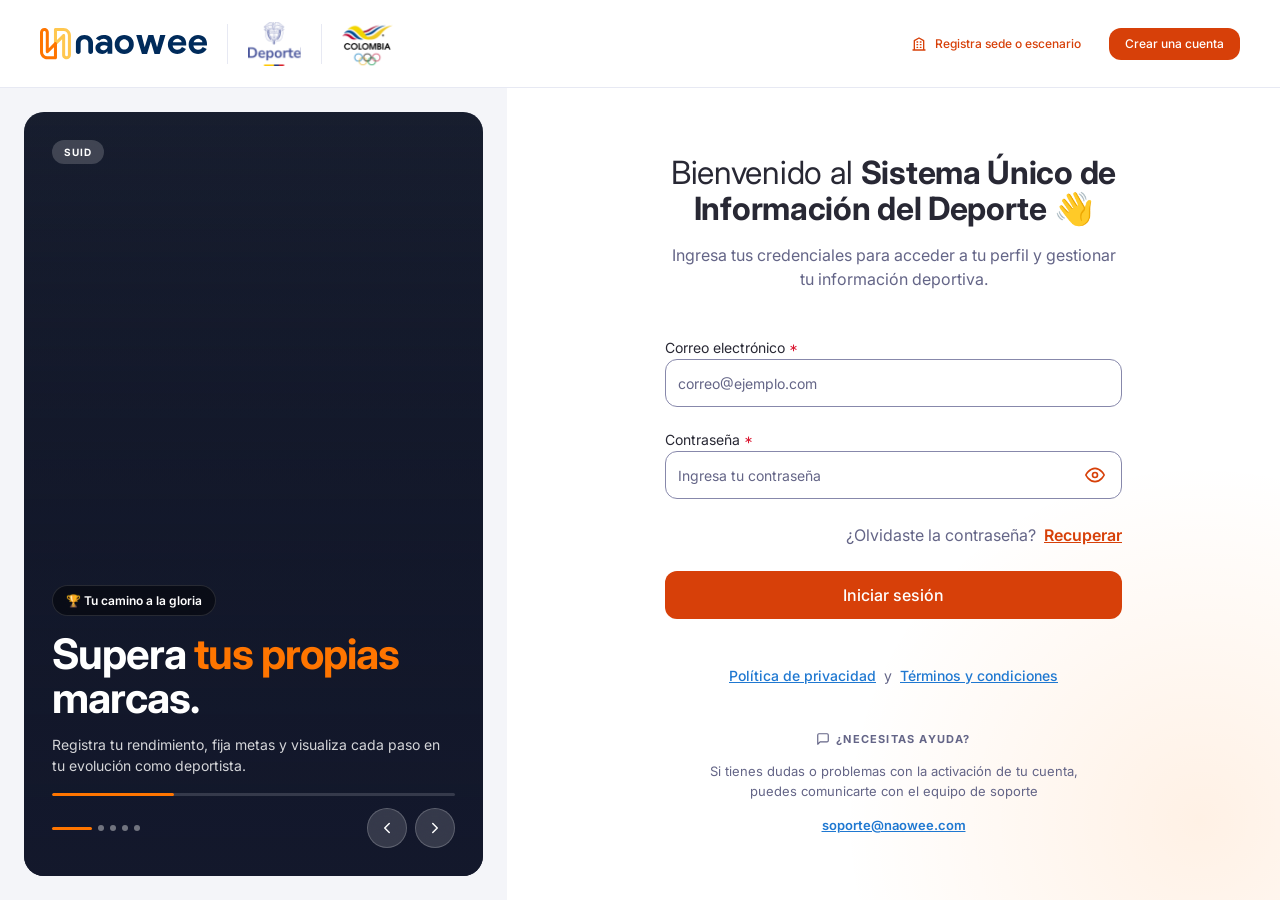
==== commit 040c9d47: "fix(ux): profile switcher unificado, tildes sidebar, login helpers, tab docs revisor Profile switche" ====
--- a/escenario-01-login.html
+++ b/escenario-01-login.html
@@ -68,11 +68,11 @@
 }
 
 /* Slide backgrounds (gradient per sport theme) */
-.carousel-slide[data-slide="1"]{background:linear-gradient(to bottom,rgba(20,30,50,.3),rgba(10,15,30,.85)),url('https://images.unsplash.com/photo-1461896836934-bd45ba8a0bca?w=800&h=1000&fit=crop') center/cover}
-.carousel-slide[data-slide="2"]{background:linear-gradient(to bottom,rgba(15,40,25,.3),rgba(5,20,10,.85)),url('https://images.unsplash.com/photo-1579952363873-27f3bade9f55?w=800&h=1000&fit=crop') center/cover}
-.carousel-slide[data-slide="3"]{background:linear-gradient(to bottom,rgba(10,50,70,.3),rgba(5,25,40,.85)),url('https://images.unsplash.com/photo-1554068865-24cecd4e34b8?w=800&h=1000&fit=crop') center/cover}
-.carousel-slide[data-slide="4"]{background:linear-gradient(to bottom,rgba(60,40,10,.3),rgba(30,20,5,.85)),url('https://images.unsplash.com/photo-1517649763962-0c623066013b?w=800&h=1000&fit=crop') center/cover}
-.carousel-slide[data-slide="5"]{background:linear-gradient(to bottom,rgba(15,35,60,.3),rgba(5,15,30,.85)),url('https://images.unsplash.com/photo-1552674605-db6ffd4facb5?w=800&h=1000&fit=crop') center/cover}
+.carousel-slide[data-slide="1"]{background-image:linear-gradient(to bottom,rgba(20,30,50,.3),rgba(10,15,30,.85)),url('https://images.unsplash.com/photo-1571019614242-c5c5dee9f50b?w=800&h=1000&fit=crop');background-size:cover;background-position:center}
+.carousel-slide[data-slide="2"]{background-image:linear-gradient(to bottom,rgba(15,40,25,.3),rgba(5,20,10,.85)),url('https://images.unsplash.com/photo-1579952363873-27f3bade9f55?w=800&h=1000&fit=crop');background-size:cover;background-position:center}
+.carousel-slide[data-slide="3"]{background-image:linear-gradient(to bottom,rgba(10,50,70,.3),rgba(5,25,40,.85)),url('https://images.unsplash.com/photo-1554068865-24cecd4e34b8?w=800&h=1000&fit=crop');background-size:cover;background-position:center}
+.carousel-slide[data-slide="4"]{background-image:linear-gradient(to bottom,rgba(60,40,10,.3),rgba(30,20,5,.85)),url('https://images.unsplash.com/photo-1517649763962-0c623066013b?w=800&h=1000&fit=crop');background-size:cover;background-position:center}
+.carousel-slide[data-slide="5"]{background-image:linear-gradient(to bottom,rgba(15,35,60,.3),rgba(5,15,30,.85)),url('https://images.unsplash.com/photo-1552674605-db6ffd4facb5?w=800&h=1000&fit=crop');background-size:cover;background-position:center}
 
 .slide-top{position:relative;z-index:3;display:flex}
 .slide-badge{
@@ -99,17 +99,19 @@
 /* Controls */
 .carousel-controls{
   position:absolute;left:28px;right:28px;bottom:28px;z-index:5;
+  display:flex;flex-direction:column;gap:12px;
+}
+.carousel-controls__row{
   display:flex;align-items:center;justify-content:space-between;
 }
 /* Progress bar */
 .carousel-progress{
-  width:100%;height:2px;background:rgba(255,255,255,.15);
-  border-radius:2px;overflow:hidden;margin-bottom:16px;
+  width:100%;height:3px;background:rgba(255,255,255,.15);
+  border-radius:3px;overflow:hidden;
 }
 .carousel-progress__bar{
   height:100%;width:0%;background:#FF7500;
-  border-radius:2px;
-  transition:width .1s linear;
+  border-radius:3px;
 }
 .carousel-indicators{display:flex;align-items:center;gap:6px;flex:1}
 .carousel-dot{
@@ -275,6 +277,10 @@
 }
 
 /* Responsive */
+/* Wiggle animation for validation */
+@keyframes wiggle{0%,100%{transform:translateX(0)}20%{transform:translateX(-4px)}40%{transform:translateX(4px)}60%{transform:translateX(-3px)}80%{transform:translateX(2px)}}
+.field-error-wiggle{animation:wiggle .4s ease}
+
 @media(max-width:1024px){
   .auth-main{grid-template-columns:1fr}
   .auth-carousel-wrap{display:none}
@@ -380,12 +386,12 @@
 
       </div>
 
-      <!-- Progress bar (auto-advance timer) -->
-      <div class="carousel-progress">
-        <div class="carousel-progress__bar" id="carouselProgress"></div>
-      </div>
-
       <div class="carousel-controls">
+        <!-- Progress bar -->
+        <div class="carousel-progress">
+          <div class="carousel-progress__bar" id="carouselProgress"></div>
+        </div>
+        <div class="carousel-controls__row">
         <div class="carousel-indicators" id="carouselDots">
           <button class="carousel-dot active" data-go="1" aria-label="Ir al slide 1"></button>
           <button class="carousel-dot" data-go="2" aria-label="Ir al slide 2"></button>
@@ -393,7 +399,7 @@
           <button class="carousel-dot" data-go="4" aria-label="Ir al slide 4"></button>
           <button class="carousel-dot" data-go="5" aria-label="Ir al slide 5"></button>
         </div>
-        <span class="carousel-counter" id="carouselCounter">01 / 05</span>
+        <!-- counter removed, dots are sufficient -->
         <div class="carousel-nav">
           <button class="carousel-arrow" id="prevBtn" aria-label="Slide anterior">
             <svg viewBox="0 0 24 24" fill="none" stroke="currentColor" stroke-width="2" stroke-linecap="round" stroke-linejoin="round"><path d="M15 18l-6-6 6-6"/></svg>
@@ -402,6 +408,7 @@
             <svg viewBox="0 0 24 24" fill="none" stroke="currentColor" stroke-width="2" stroke-linecap="round" stroke-linejoin="round"><path d="M9 18l6-6-6-6"/></svg>
           </button>
         </div>
+        </div><!-- /carousel-controls__row -->
       </div>
     </aside>
     </div>
@@ -459,7 +466,7 @@
           </div>
 
           <!-- Submit -->
-          <button type="submit" class="naowee-btn naowee-btn--loud naowee-btn--large naowee-btn--full" id="submitBtn" disabled>
+          <button type="submit" class="naowee-btn naowee-btn--loud naowee-btn--large naowee-btn--full" id="submitBtn">
             Iniciar sesión
           </button>
 
@@ -609,31 +616,60 @@
   const submit = document.getElementById('submitBtn');
   const emailField = document.getElementById('emailField');
   const passwordField = document.getElementById('passwordField');
-
   const emailRegex = /^[^\s@]+@[^\s@]+\.[^\s@]+$/;
-
-  function validate(){
-    const emailOk = emailRegex.test(email.value.trim());
-    const pwOk = password.value.length >= 6;
-    submit.disabled = !(emailOk && pwOk);
-
-    // Live error states
-    if(email.value && !emailOk) emailField.classList.add('naowee-textfield--error');
-    else emailField.classList.remove('naowee-textfield--error');
-
-    if(password.value && !pwOk) passwordField.classList.add('naowee-textfield--error');
-    else passwordField.classList.remove('naowee-textfield--error');
+  const HELPER_SVG = '<svg viewBox="0 0 12 12" fill="none"><line x1="3" y1="6" x2="9" y2="6" stroke="#fff" stroke-width="2" stroke-linecap="round"/></svg>';
+
+  function showError(field, msg){
+    field.classList.add('naowee-textfield--error');
+    field.classList.add('field-error-wiggle');
+    field.addEventListener('animationend', () => field.classList.remove('field-error-wiggle'), {once:true});
+    if(!field.querySelector('.field-req-helper')){
+      const h = document.createElement('div');
+      h.className = 'naowee-helper naowee-helper--negative field-req-helper';
+      h.innerHTML = '<div class="naowee-helper__text"><span class="naowee-helper__badge">'+HELPER_SVG+'</span>'+msg+'</div>';
+      field.appendChild(h);
+    }
   }
-
-  email.addEventListener('input', validate);
-  password.addEventListener('input', validate);
+  function clearError(field){
+    field.classList.remove('naowee-textfield--error');
+    const h = field.querySelector('.field-req-helper');
+    if(h) h.remove();
+  }
+
+  // Live clear on input
+  email.addEventListener('input', () => clearError(emailField));
+  password.addEventListener('input', () => clearError(passwordField));
 
   form.addEventListener('submit', e=>{
     e.preventDefault();
-    // Abrir selector de modo demo
+    const emailVal = email.value.trim();
+    const pwVal = password.value;
+    let hasError = false;
+
+    if(!emailVal){
+      showError(emailField, 'Este campo es obligatorio');
+      hasError = true;
+    } else if(!emailRegex.test(emailVal)){
+      showError(emailField, 'El formato de correo no es válido');
+      hasError = true;
+    }
+    if(!pwVal){
+      showError(passwordField, 'Este campo es obligatorio');
+      hasError = true;
+    } else if(pwVal.length < 6){
+      showError(passwordField, 'La contraseña debe tener al menos 6 caracteres');
+      hasError = true;
+    }
+
+    if(hasError){
+      const first = form.querySelector('.naowee-textfield--error');
+      if(first) first.querySelector('input')?.focus();
+      return;
+    }
+
+    // All valid → open demo picker
     const overlay = document.getElementById('demoOverlay');
     overlay.classList.add('open');
-    // Focus primera opción para accesibilidad
     setTimeout(() => overlay.querySelector('.demo-option')?.focus(), 100);
   });
 })();
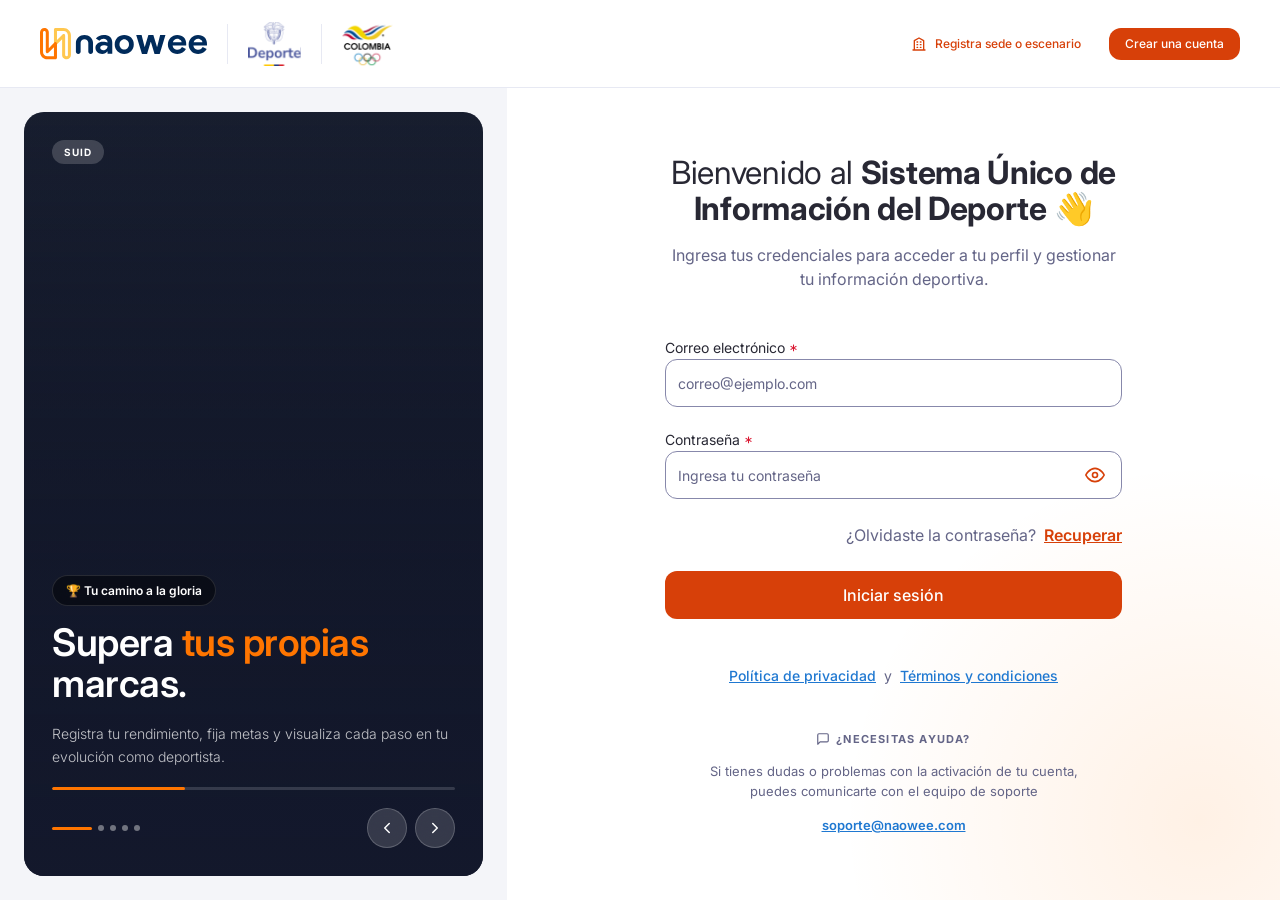
==== commit 5fc79d86: "sync: snapshot completo desde fuente de verdad (localhost) Sincroniza este repo con el estado actual" ====
--- a/escenario-01-login.html
+++ b/escenario-01-login.html
@@ -88,18 +88,19 @@
   border:1px solid rgba(255,255,255,.12);
 }
 .slide-title{
-  font-size:42px;font-weight:700;line-height:1.05;letter-spacing:-1px;
-  margin-bottom:14px;color:#fff;
-}
-.slide-title em{font-style:normal;color:#FF7500;display:inline;font-weight:700}
+  font-size:38px;font-weight:600;line-height:1.1;letter-spacing:-0.5px;
+  margin-bottom:18px;color:#fff;
+}
+.slide-title em{font-style:normal;color:#FF7500;display:inline;font-weight:600}
 .slide-desc{
-  font-size:14px;font-weight:400;line-height:1.5;color:rgba(255,255,255,.82);
+  font-size:14px;font-weight:300;line-height:1.6;color:rgba(255,255,255,.75);
+  margin-bottom:8px;
 }
 
 /* Controls */
 .carousel-controls{
   position:absolute;left:28px;right:28px;bottom:28px;z-index:5;
-  display:flex;flex-direction:column;gap:12px;
+  display:flex;flex-direction:column;gap:18px;
 }
 .carousel-controls__row{
   display:flex;align-items:center;justify-content:space-between;
@@ -591,6 +592,11 @@
     resetAutoplay();
   }));
 
+  // Resume autoplay when tab becomes visible again
+  document.addEventListener('visibilitychange', () => {
+    if(!document.hidden) resetAutoplay();
+  });
+
   resetAutoplay();
 })();
 
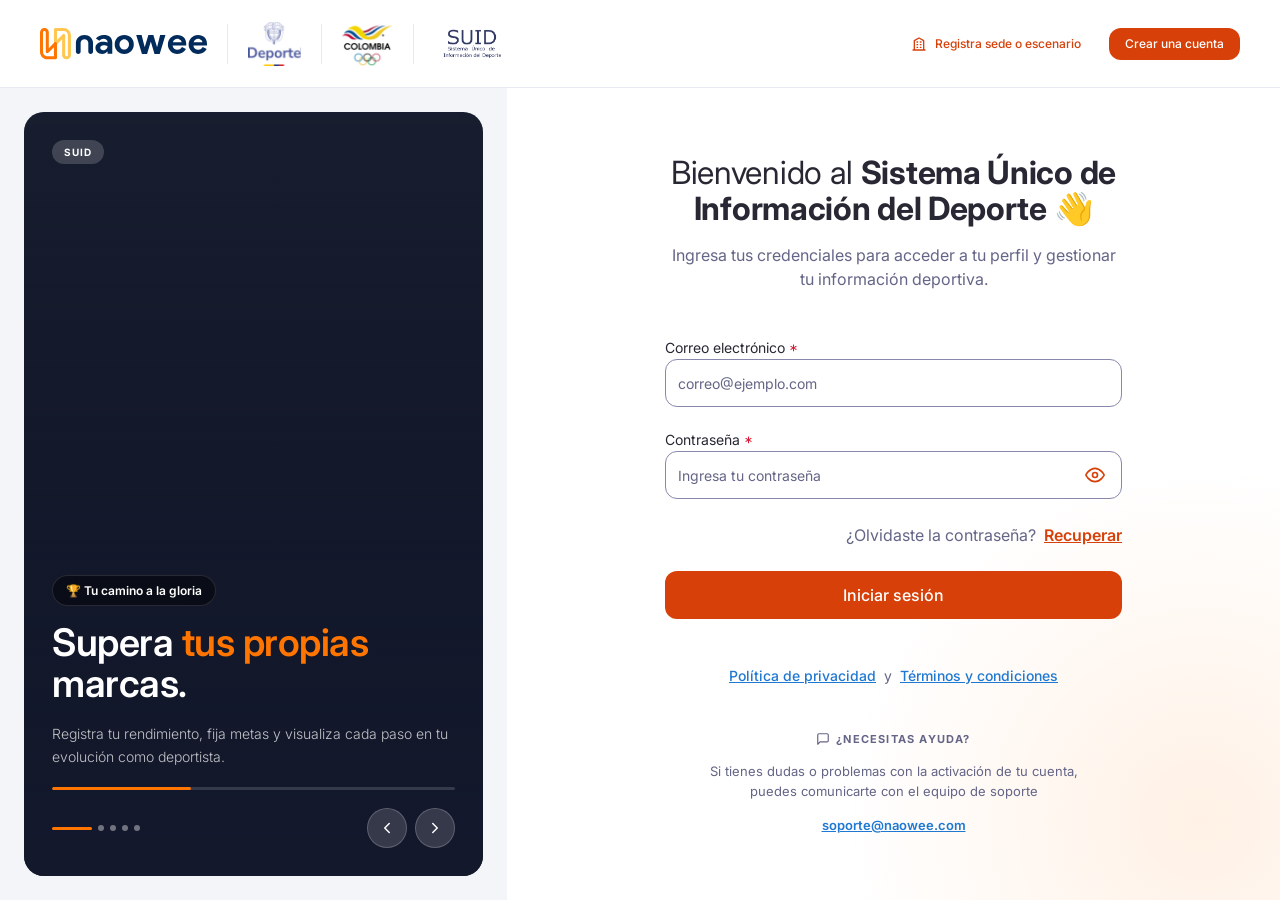
==== commit 4fd4d123: "feat(login): agregar logo SUID con divider al header Logo SUID (Sistema Único de Información del Dep" ====
--- a/escenario-01-login.html
+++ b/escenario-01-login.html
@@ -34,6 +34,7 @@
 .logo-sep{width:1px;height:40px;background:var(--naowee-color-border-default,#e7e9f3)}
 .logo-ministerio{height:44px;width:auto;display:block}
 .logo-colombia{height:44px;width:auto;display:block}
+.logo-suid{height:44px;width:auto;display:block}
 .auth-header__actions{display:flex;align-items:center;gap:12px}
 
 /* ═══ MAIN ═══ */
@@ -291,7 +292,7 @@
   .auth-header{padding:0 20px;height:72px}
   .auth-header__logos{gap:12px}
   .auth-header__logos .logo-sep,
-  .logo-ministerio,.logo-colombia{display:none}
+  .logo-ministerio,.logo-colombia,.logo-suid{display:none}
   .auth-header__actions .naowee-btn{padding:0 12px;font-size:12px}
   .auth-form__title{font-size:22px}
 }
@@ -309,6 +310,8 @@
       <img src="shared/logos/ministerio.svg" alt="Ministerio del Deporte Colombia" class="logo-ministerio"/>
       <div class="logo-sep"></div>
       <img src="shared/logos/colombia.svg" alt="Comité Olímpico Colombiano" class="logo-colombia"/>
+      <div class="logo-sep"></div>
+      <img src="shared/logos/suid.png" alt="SUID — Sistema Único de Información del Deporte" class="logo-suid"/>
     </div>
 
     <div class="auth-header__actions">
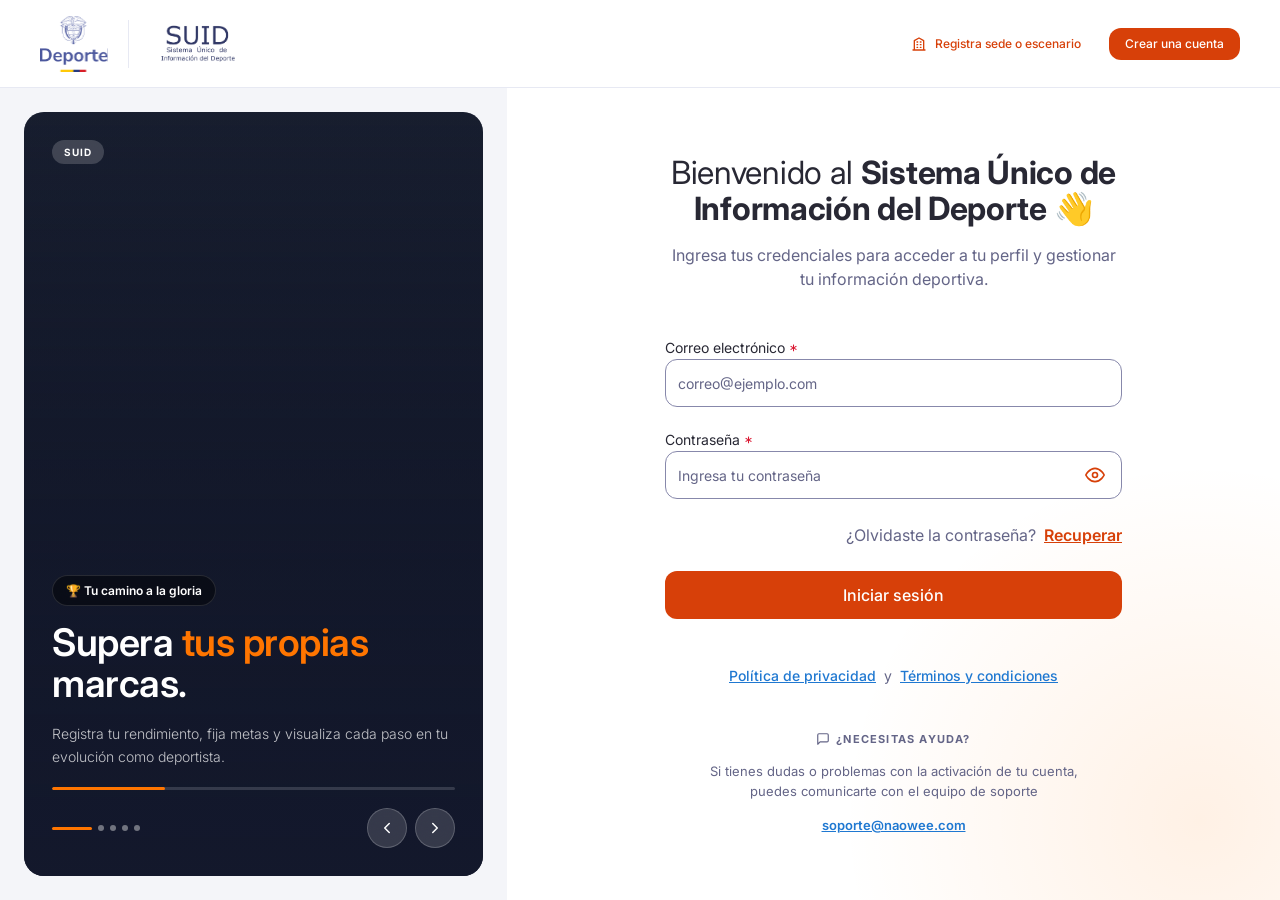
==== commit ce446a32: "feat(branding): unificar logos Ministerio + SUID, user-chip pulido Header/login: - Quitar logos Naow" ====
--- a/escenario-01-login.html
+++ b/escenario-01-login.html
@@ -30,11 +30,9 @@
   background:#fff;position:relative;z-index:10;flex-shrink:0;
 }
 .auth-header__logos{display:flex;align-items:center;gap:20px}
-.logo-naowee{height:32px;width:auto;display:block}
-.logo-sep{width:1px;height:40px;background:var(--naowee-color-border-default,#e7e9f3)}
-.logo-ministerio{height:44px;width:auto;display:block}
-.logo-colombia{height:44px;width:auto;display:block}
-.logo-suid{height:44px;width:auto;display:block}
+.logo-sep{width:1px;height:48px;background:var(--naowee-color-border-default,#e7e9f3)}
+.logo-ministerio{height:56px;width:auto;display:block}
+.logo-suid{height:56px;width:auto;display:block}
 .auth-header__actions{display:flex;align-items:center;gap:12px}
 
 /* ═══ MAIN ═══ */
@@ -292,7 +290,7 @@
   .auth-header{padding:0 20px;height:72px}
   .auth-header__logos{gap:12px}
   .auth-header__logos .logo-sep,
-  .logo-ministerio,.logo-colombia,.logo-suid{display:none}
+  .logo-ministerio{display:none}
   .auth-header__actions .naowee-btn{padding:0 12px;font-size:12px}
   .auth-form__title{font-size:22px}
 }
@@ -305,11 +303,7 @@
   <!-- ═══ HEADER ═══ -->
   <header class="auth-header">
     <div class="auth-header__logos">
-      <img src="shared/logos/naowee.svg" alt="Naowee" class="logo-naowee"/>
-      <div class="logo-sep"></div>
       <img src="shared/logos/ministerio.svg" alt="Ministerio del Deporte Colombia" class="logo-ministerio"/>
-      <div class="logo-sep"></div>
-      <img src="shared/logos/colombia.svg" alt="Comité Olímpico Colombiano" class="logo-colombia"/>
       <div class="logo-sep"></div>
       <img src="shared/logos/suid.png" alt="SUID — Sistema Único de Información del Deporte" class="logo-suid"/>
     </div>
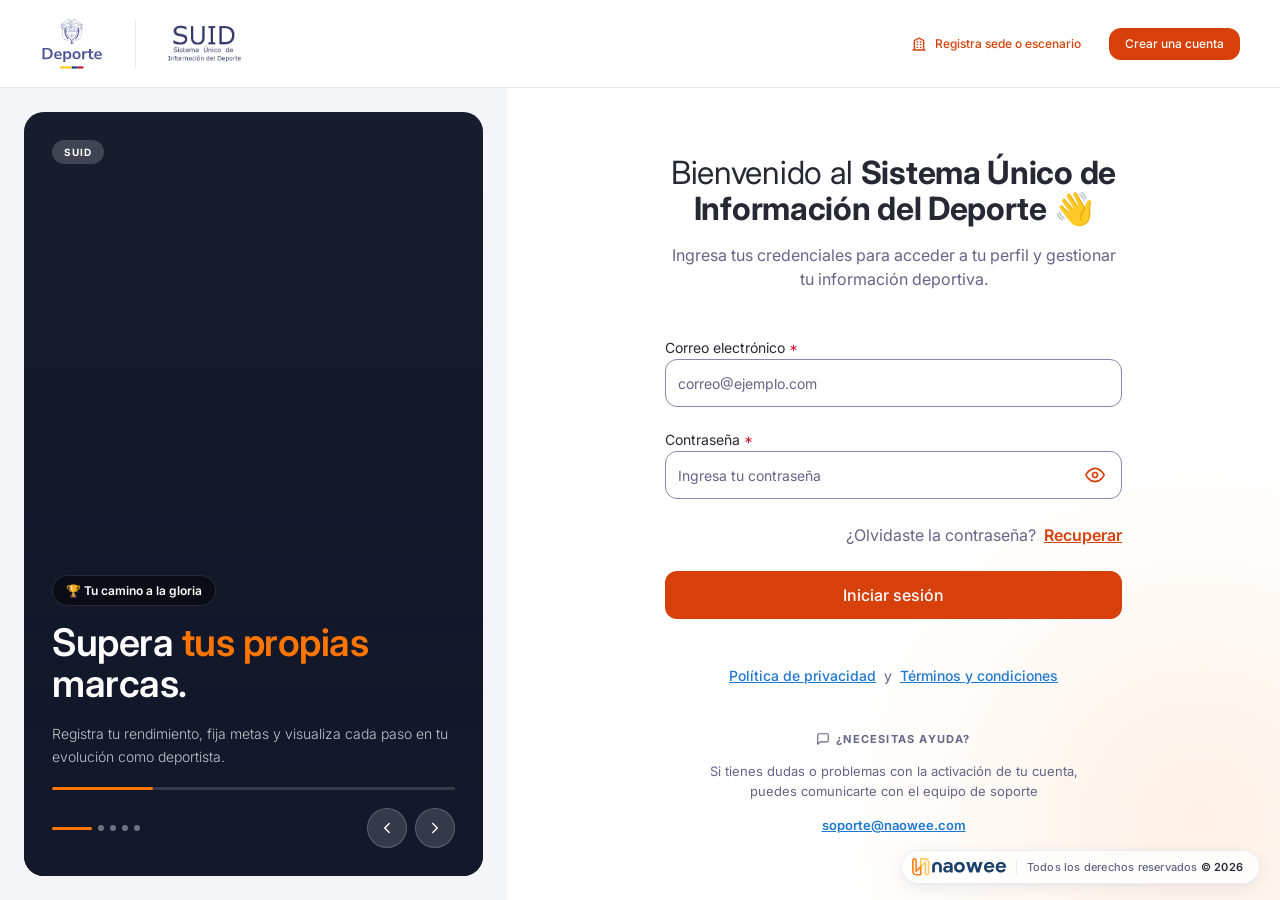
==== commit 1539e50c: "feat: multi-select usuarios, dotación por disciplina, búsqueda funcional, footer, logo cobranding y " ====
--- a/escenario-01-login.html
+++ b/escenario-01-login.html
@@ -711,5 +711,12 @@
 })();
 </script>
 
+<!-- Footer flotante Naowee — copyright global del ecosistema SUID -->
+<div class="naowee-floating-footer" role="contentinfo" aria-label="Pie de página Naowee">
+  <img src="shared/logos/naowee.svg" alt="Naowee" class="naowee-floating-footer__logo"/>
+  <div class="naowee-floating-footer__sep"></div>
+  <span class="naowee-floating-footer__text">Todos los derechos reservados <strong>&copy; 2026</strong></span>
+</div>
+
 </body>
 </html>
--- a/shared/design-system.css
+++ b/shared/design-system.css
@@ -5854,3 +5854,35 @@
   border-color: var(--naowee-color-feedback-border-negative-loud);
   background: var(--naowee-color-feedback-fill-negative-quiet);
 }
+
+
+/* ═══════════════════════════════════════════════════════════════
+   NAOWEE FLOATING FOOTER
+   Pill flotante esquina inferior derecha con logo Naowee + copyright.
+   - position:fixed → siempre visible aunque el contenido scrollee
+   - backdrop-filter:blur → translúcido elegante sobre tablas largas
+   - z-index bajo (30) → no tapa modales, dialogs ni dropdowns
+   - Responsive ≤640px: solo logo
+   ═══════════════════════════════════════════════════════════════ */
+.naowee-floating-footer{
+  position:fixed;bottom:16px;right:20px;z-index:30;
+  display:inline-flex;align-items:center;gap:10px;
+  height:34px;padding:0 16px 0 10px;
+  background:rgba(255,255,255,.82);
+  backdrop-filter:blur(10px);-webkit-backdrop-filter:blur(10px);
+  border:1px solid rgba(231,233,243,.8);
+  border-radius:9999px;
+  box-shadow:0 4px 16px rgba(0,43,91,.08),0 1px 2px rgba(0,43,91,.04);
+  font-family:'Inter',sans-serif;font-size:11px;font-weight:500;color:#646587;
+  letter-spacing:.2px;user-select:none;pointer-events:auto;
+  transition:transform .2s ease,opacity .2s ease;
+}
+.naowee-floating-footer:hover{transform:translateY(-1px);box-shadow:0 6px 20px rgba(0,43,91,.12),0 1px 2px rgba(0,43,91,.06)}
+.naowee-floating-footer__logo{height:18px;width:auto;display:block;flex-shrink:0;opacity:.9}
+.naowee-floating-footer__sep{width:1px;height:14px;background:#e7e9f3;flex-shrink:0}
+.naowee-floating-footer__text{white-space:nowrap}
+.naowee-floating-footer__text strong{color:#282834;font-weight:600}
+@media(max-width:640px){
+  .naowee-floating-footer{bottom:12px;right:12px;padding:0 10px 0 8px}
+  .naowee-floating-footer__sep,.naowee-floating-footer__text{display:none}
+}
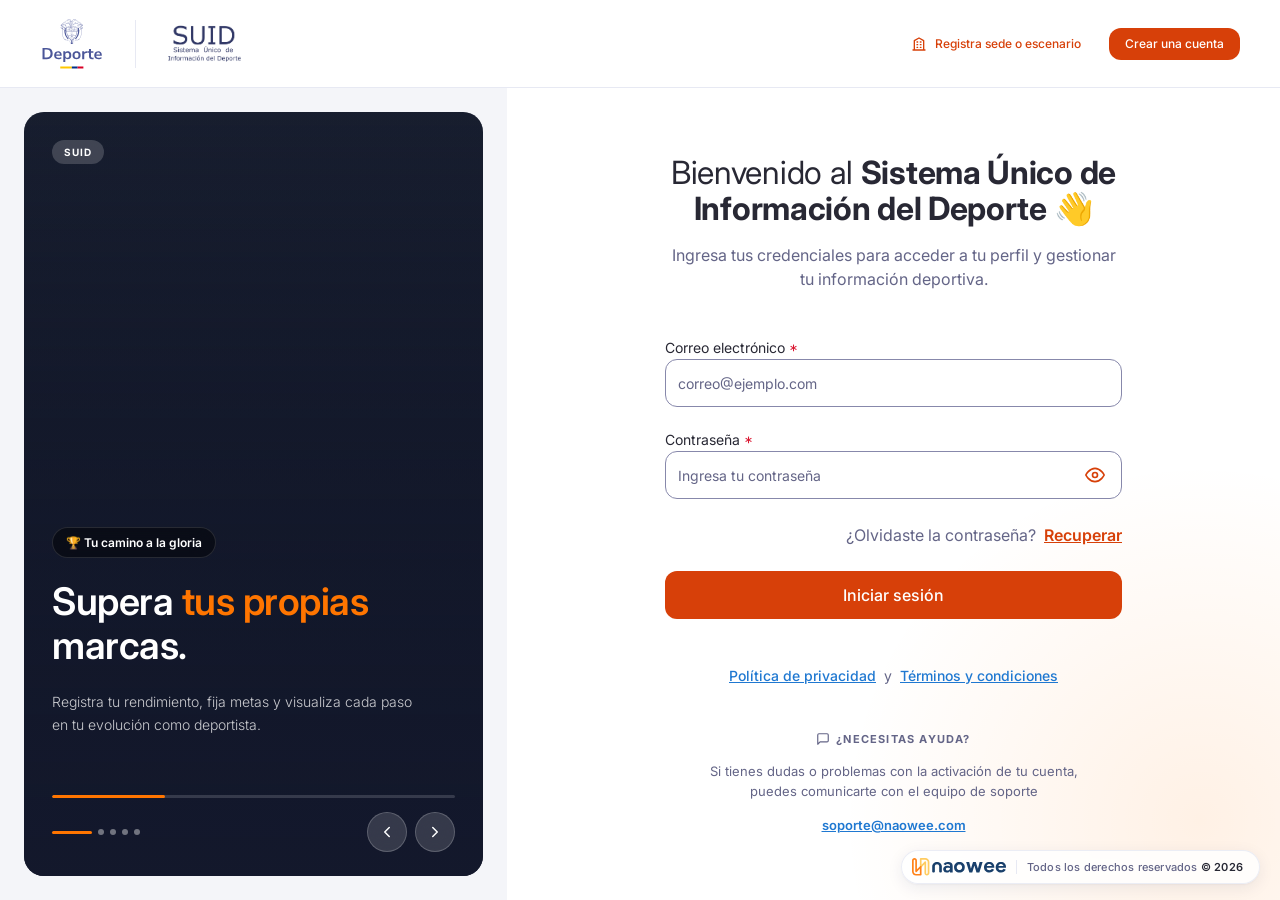
==== commit 4eb81f66: "fix(esc-01): carrusel cíclico robusto + spacing mejorado Bugs reportados: 1. El progress bar se dete" ====
--- a/escenario-01-login.html
+++ b/escenario-01-login.html
@@ -55,7 +55,7 @@
 .carousel-track{position:relative;width:100%;height:100%;min-height:680px}
 .carousel-slide{
   position:absolute;inset:0;display:flex;flex-direction:column;justify-content:space-between;
-  padding:28px 28px 100px 28px;opacity:0;transition:opacity .6s ease;
+  padding:28px 28px 140px 28px;opacity:0;transition:opacity .6s ease;
   color:#fff;
 }
 .carousel-slide.active{opacity:1;z-index:2}
@@ -83,23 +83,23 @@
 .slide-tag{
   display:inline-flex;align-items:center;gap:6px;padding:7px 13px;border-radius:999px;
   background:rgba(0,0,0,.45);backdrop-filter:blur(10px);
-  font-size:12px;font-weight:600;color:#fff;margin-bottom:16px;
+  font-size:12px;font-weight:600;color:#fff;margin-bottom:22px;
   border:1px solid rgba(255,255,255,.12);
 }
 .slide-title{
-  font-size:38px;font-weight:600;line-height:1.1;letter-spacing:-0.5px;
-  margin-bottom:18px;color:#fff;
+  font-size:38px;font-weight:600;line-height:1.15;letter-spacing:-0.5px;
+  margin-bottom:22px;color:#fff;
 }
 .slide-title em{font-style:normal;color:#FF7500;display:inline;font-weight:600}
 .slide-desc{
-  font-size:14px;font-weight:300;line-height:1.6;color:rgba(255,255,255,.75);
-  margin-bottom:8px;
+  font-size:14px;font-weight:300;line-height:1.65;color:rgba(255,255,255,.78);
+  margin-bottom:0;max-width:92%;
 }
 
 /* Controls */
 .carousel-controls{
-  position:absolute;left:28px;right:28px;bottom:28px;z-index:5;
-  display:flex;flex-direction:column;gap:18px;
+  position:absolute;left:28px;right:28px;bottom:24px;z-index:5;
+  display:flex;flex-direction:column;gap:14px;
 }
 .carousel-controls__row{
   display:flex;align-items:center;justify-content:space-between;
@@ -551,7 +551,9 @@
   let current = 0;
   const total = slides.length;
   const DURATION = 6000; // ms per slide
-  let autoplayId, progressId, progressStart;
+  let progressRafId = null;
+  let advanceTimerId = null;
+  let progressStart = 0;
 
   function go(i){
     current = (i + total) % total;
@@ -560,41 +562,64 @@
     counter.textContent = String(current+1).padStart(2,'0') + ' / ' + String(total).padStart(2,'0');
   }
 
-  function startProgress(){
-    cancelAnimationFrame(progressId);
-    progressStart = performance.now();
+  /* Loop cíclico robusto:
+     - setTimeout garantiza el avance a la siguiente slide incluso si la
+       pestaña pierde foco y rAF se pausa (rAF no corre en tabs ocultos).
+     - requestAnimationFrame solo pinta visualmente el progress bar — si se
+       pausa no importa porque el setTimeout sigue corriendo.
+     - Al volver visible, se resyncroniza sin perder el ciclo. */
+  function stopLoops(){
+    if(progressRafId){ cancelAnimationFrame(progressRafId); progressRafId = null; }
+    if(advanceTimerId){ clearTimeout(advanceTimerId); advanceTimerId = null; }
+  }
+
+  function tickProgress(){
+    const elapsed = Date.now() - progressStart;
+    const pct = Math.min(100, (elapsed / DURATION) * 100);
+    progressBar.style.width = pct + '%';
+    if(pct < 100){
+      progressRafId = requestAnimationFrame(tickProgress);
+    }
+  }
+
+  function startCycle(){
+    stopLoops();
+    progressStart = Date.now();
     progressBar.style.width = '0%';
-    function tick(now){
-      const elapsed = now - progressStart;
-      const pct = Math.min(100, (elapsed / DURATION) * 100);
-      progressBar.style.width = pct + '%';
-      if(pct >= 100){
+    // Pintar el progress en cada frame (visual)
+    progressRafId = requestAnimationFrame(tickProgress);
+    // Garantizar el avance aunque rAF esté pausado
+    advanceTimerId = setTimeout(() => {
+      go(current + 1);
+      startCycle(); // recursivo → ciclo infinito
+    }, DURATION);
+  }
+
+  prev.addEventListener('click', ()=>{ go(current-1); startCycle(); });
+  next.addEventListener('click', ()=>{ go(current+1); startCycle(); });
+  dots.forEach(d => d.addEventListener('click', e => {
+    go(parseInt(e.currentTarget.dataset.go, 10) - 1);
+    startCycle();
+  }));
+
+  // Al volver la pestaña visible, resync el progress con Date.now() para
+  // que no salte visualmente (setTimeout puede haber avanzado ya)
+  document.addEventListener('visibilitychange', () => {
+    if(!document.hidden){
+      // Si el setTimeout ya pasó, saltar directo a la siguiente slide
+      const elapsed = Date.now() - progressStart;
+      if(elapsed >= DURATION){
         go(current + 1);
-        startProgress();
-        return;
+        startCycle();
+      } else {
+        // Sólo reanudar el rAF visual (setTimeout sigue activo)
+        if(progressRafId) cancelAnimationFrame(progressRafId);
+        progressRafId = requestAnimationFrame(tickProgress);
       }
-      progressId = requestAnimationFrame(tick);
     }
-    progressId = requestAnimationFrame(tick);
-  }
-
-  function resetAutoplay(){
-    startProgress();
-  }
-
-  prev.addEventListener('click', ()=>{go(current-1); resetAutoplay();});
-  next.addEventListener('click', ()=>{go(current+1); resetAutoplay();});
-  dots.forEach(d=>d.addEventListener('click', e=>{
-    go(parseInt(e.currentTarget.dataset.go)-1);
-    resetAutoplay();
-  }));
-
-  // Resume autoplay when tab becomes visible again
-  document.addEventListener('visibilitychange', () => {
-    if(!document.hidden) resetAutoplay();
   });
 
-  resetAutoplay();
+  startCycle();
 })();
 
 /* ═══ PASSWORD TOGGLE ═══ */
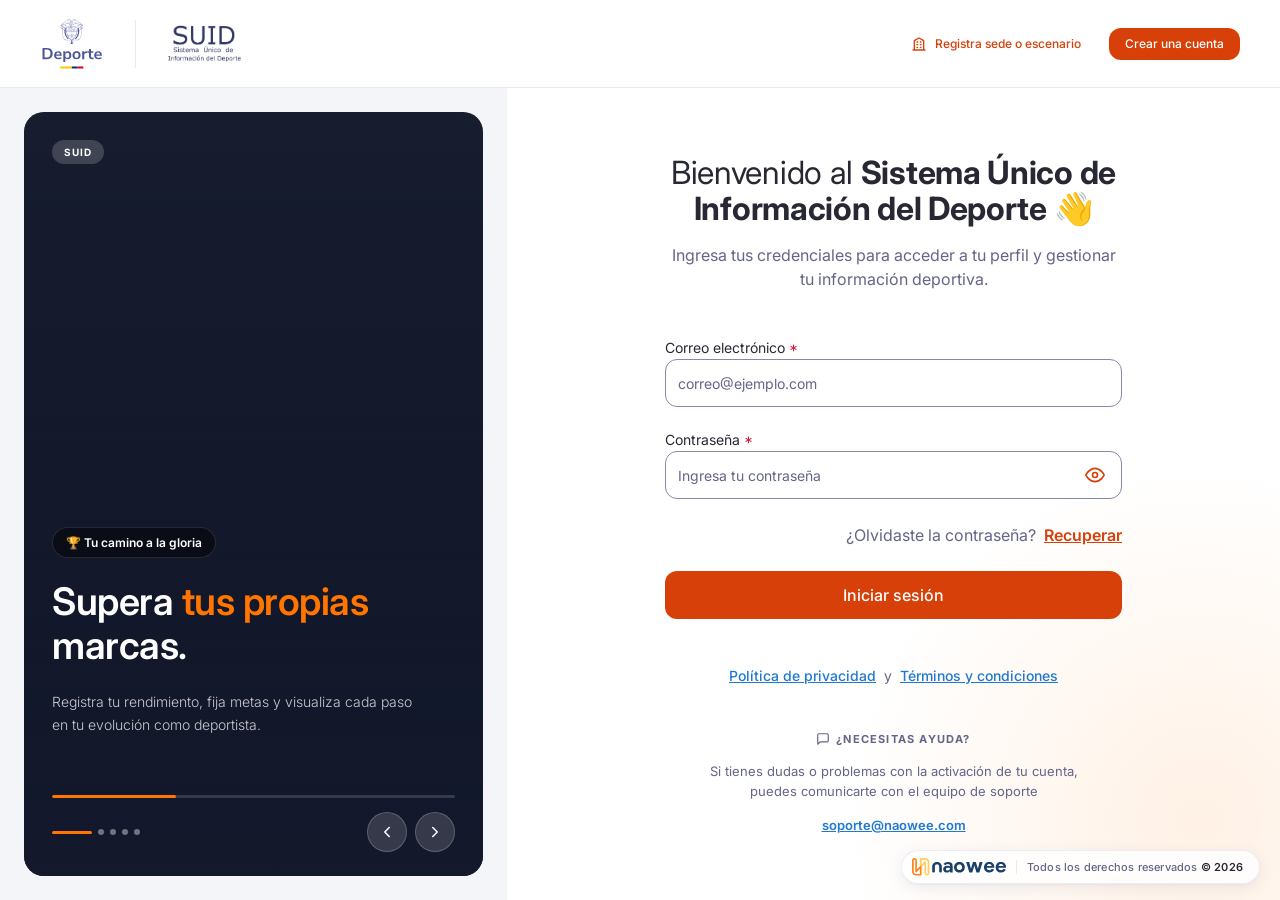
==== commit ffa8a13c: "fix(esc-01): carrusel del login ahora sí avanza cíclicamente Bug root cause: el elemento #carouselCo" ====
--- a/escenario-01-login.html
+++ b/escenario-01-login.html
@@ -551,48 +551,40 @@
   let current = 0;
   const total = slides.length;
   const DURATION = 6000; // ms per slide
-  let progressRafId = null;
-  let advanceTimerId = null;
-  let progressStart = 0;
+  const TICK_MS = 50;    // 20 fps para el progress bar (fluido + barato)
+  let tickerId = null;
+  let cycleStart = 0;
 
   function go(i){
     current = (i + total) % total;
     slides.forEach((s,idx)=>s.classList.toggle('active', idx===current));
     dots.forEach((d,idx)=>d.classList.toggle('active', idx===current));
-    counter.textContent = String(current+1).padStart(2,'0') + ' / ' + String(total).padStart(2,'0');
+    // counter es opcional (fue removido del HTML) — defender contra null
+    if(counter) counter.textContent = String(current+1).padStart(2,'0') + ' / ' + String(total).padStart(2,'0');
   }
 
-  /* Loop cíclico robusto:
-     - setTimeout garantiza el avance a la siguiente slide incluso si la
-       pestaña pierde foco y rAF se pausa (rAF no corre en tabs ocultos).
-     - requestAnimationFrame solo pinta visualmente el progress bar — si se
-       pausa no importa porque el setTimeout sigue corriendo.
-     - Al volver visible, se resyncroniza sin perder el ciclo. */
-  function stopLoops(){
-    if(progressRafId){ cancelAnimationFrame(progressRafId); progressRafId = null; }
-    if(advanceTimerId){ clearTimeout(advanceTimerId); advanceTimerId = null; }
-  }
-
-  function tickProgress(){
-    const elapsed = Date.now() - progressStart;
-    const pct = Math.min(100, (elapsed / DURATION) * 100);
-    progressBar.style.width = pct + '%';
-    if(pct < 100){
-      progressRafId = requestAnimationFrame(tickProgress);
-    }
-  }
+  /* Loop cíclico simple con UN solo setInterval.
+     Toda la lógica (pintar barra + detectar fin de ciclo + avanzar) vive
+     en el mismo tick, así nunca hay desincronización entre "avanzar" y
+     "resetear barra". setInterval sobrevive pérdidas de foco (rAF no). */
+  function stopTicker(){ if(tickerId){ clearInterval(tickerId); tickerId = null; } }
 
   function startCycle(){
-    stopLoops();
-    progressStart = Date.now();
+    stopTicker();
+    cycleStart = Date.now();
     progressBar.style.width = '0%';
-    // Pintar el progress en cada frame (visual)
-    progressRafId = requestAnimationFrame(tickProgress);
-    // Garantizar el avance aunque rAF esté pausado
-    advanceTimerId = setTimeout(() => {
-      go(current + 1);
-      startCycle(); // recursivo → ciclo infinito
-    }, DURATION);
+    tickerId = setInterval(() => {
+      const elapsed = Date.now() - cycleStart;
+      if(elapsed >= DURATION){
+        // Avanzar y reiniciar el ciclo en el mismo tick
+        go(current + 1);
+        cycleStart = Date.now();
+        progressBar.style.width = '0%';
+        return;
+      }
+      const pct = (elapsed / DURATION) * 100;
+      progressBar.style.width = pct.toFixed(2) + '%';
+    }, TICK_MS);
   }
 
   prev.addEventListener('click', ()=>{ go(current-1); startCycle(); });
@@ -602,20 +594,17 @@
     startCycle();
   }));
 
-  // Al volver la pestaña visible, resync el progress con Date.now() para
-  // que no salte visualmente (setTimeout puede haber avanzado ya)
+  // Cuando la pestaña vuelve a ser visible, resyncroniza (por si
+  // el throttling del browser pausó setInterval) saltando a donde
+  // corresponda según el tiempo transcurrido real.
   document.addEventListener('visibilitychange', () => {
-    if(!document.hidden){
-      // Si el setTimeout ya pasó, saltar directo a la siguiente slide
-      const elapsed = Date.now() - progressStart;
-      if(elapsed >= DURATION){
-        go(current + 1);
-        startCycle();
-      } else {
-        // Sólo reanudar el rAF visual (setTimeout sigue activo)
-        if(progressRafId) cancelAnimationFrame(progressRafId);
-        progressRafId = requestAnimationFrame(tickProgress);
-      }
+    if(document.hidden) return;
+    const elapsed = Date.now() - cycleStart;
+    if(elapsed >= DURATION){
+      // Saltar slides según cuántos ciclos completos pasaron
+      const cyclesPassed = Math.floor(elapsed / DURATION);
+      go(current + cyclesPassed);
+      startCycle();
     }
   });
 
